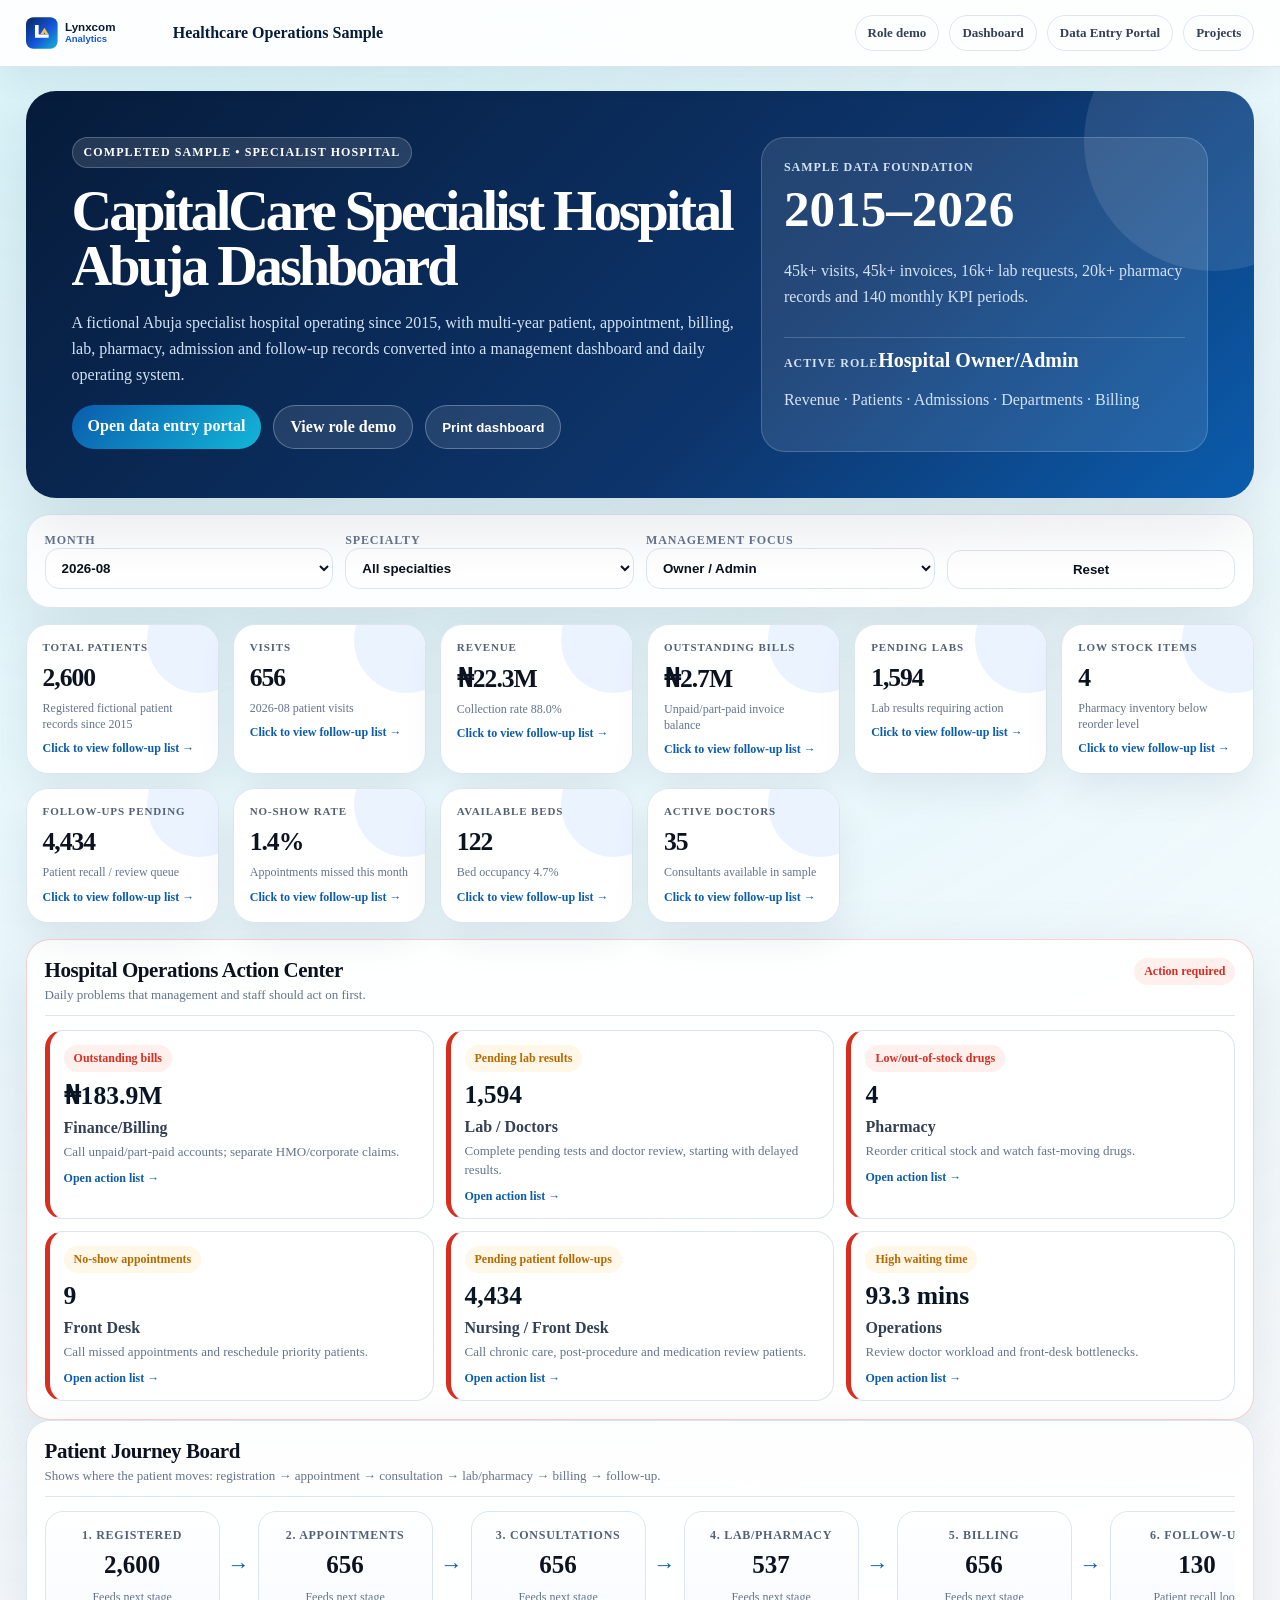
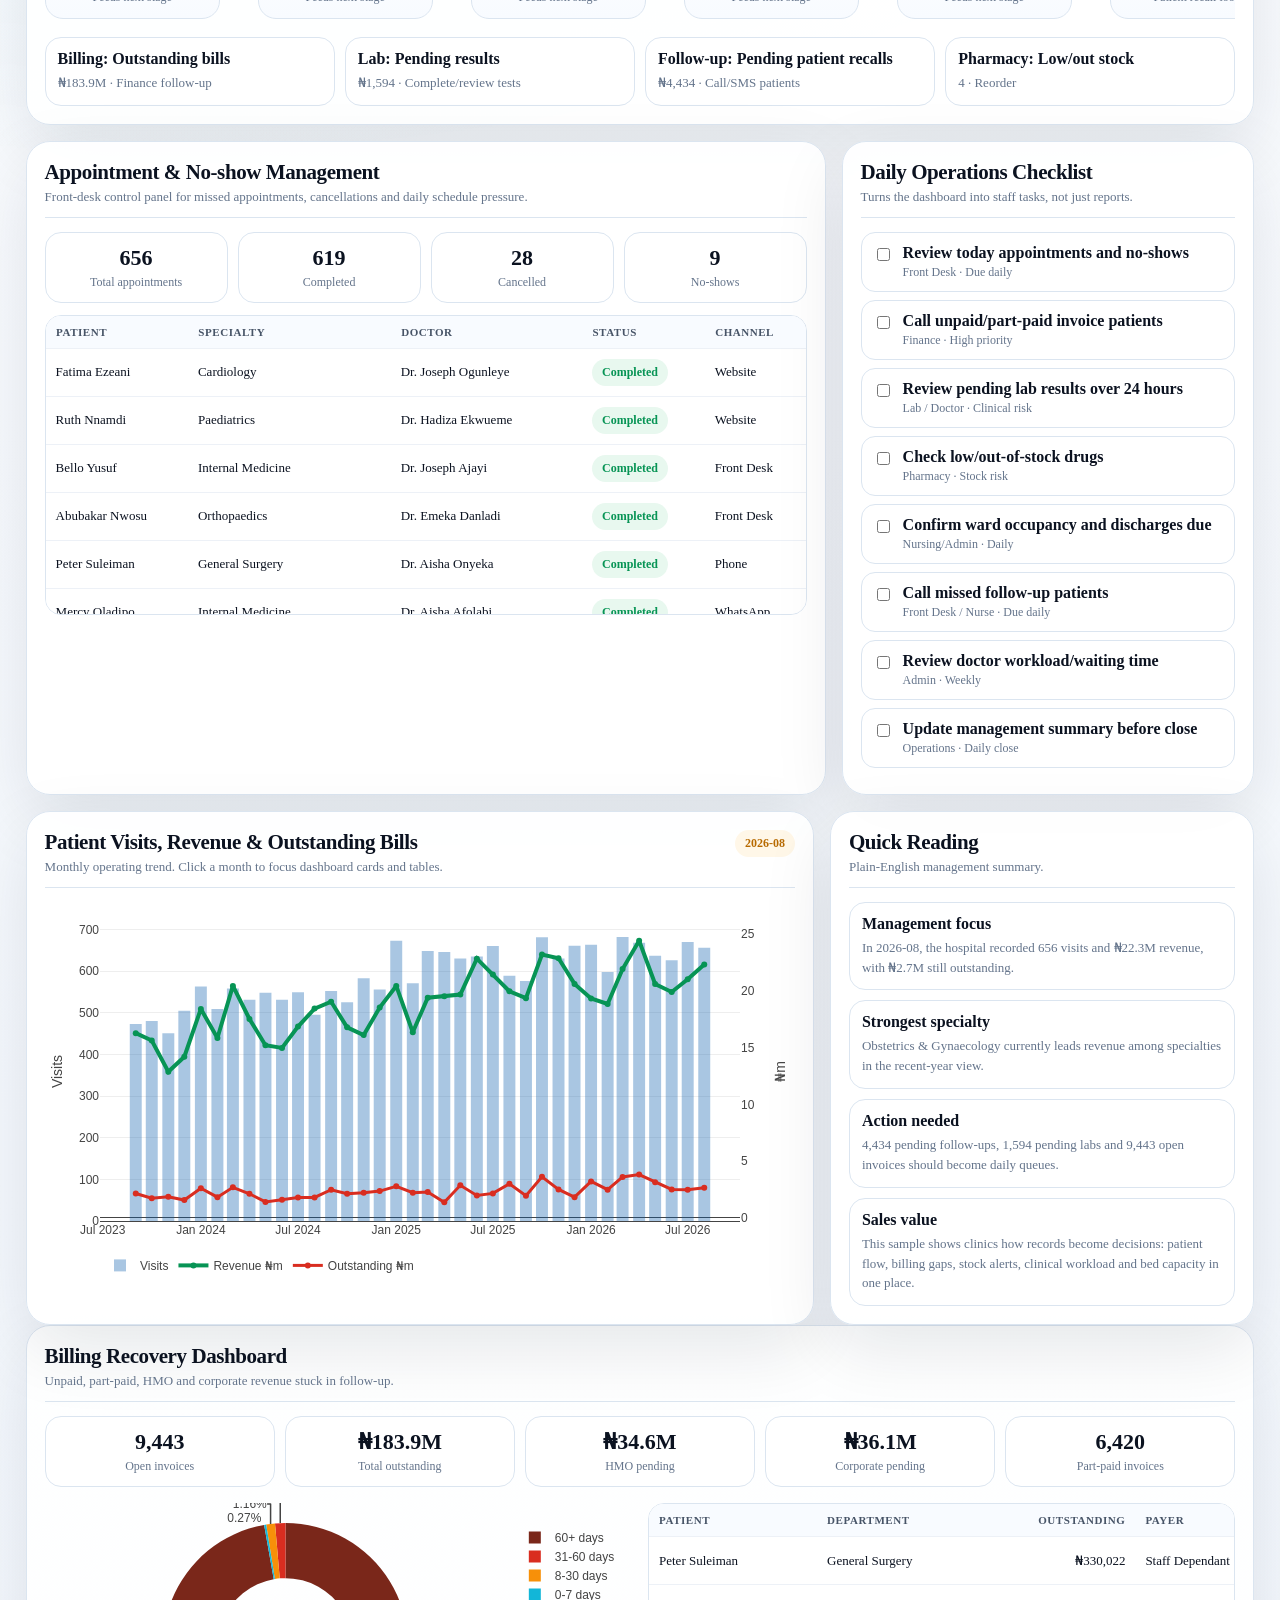
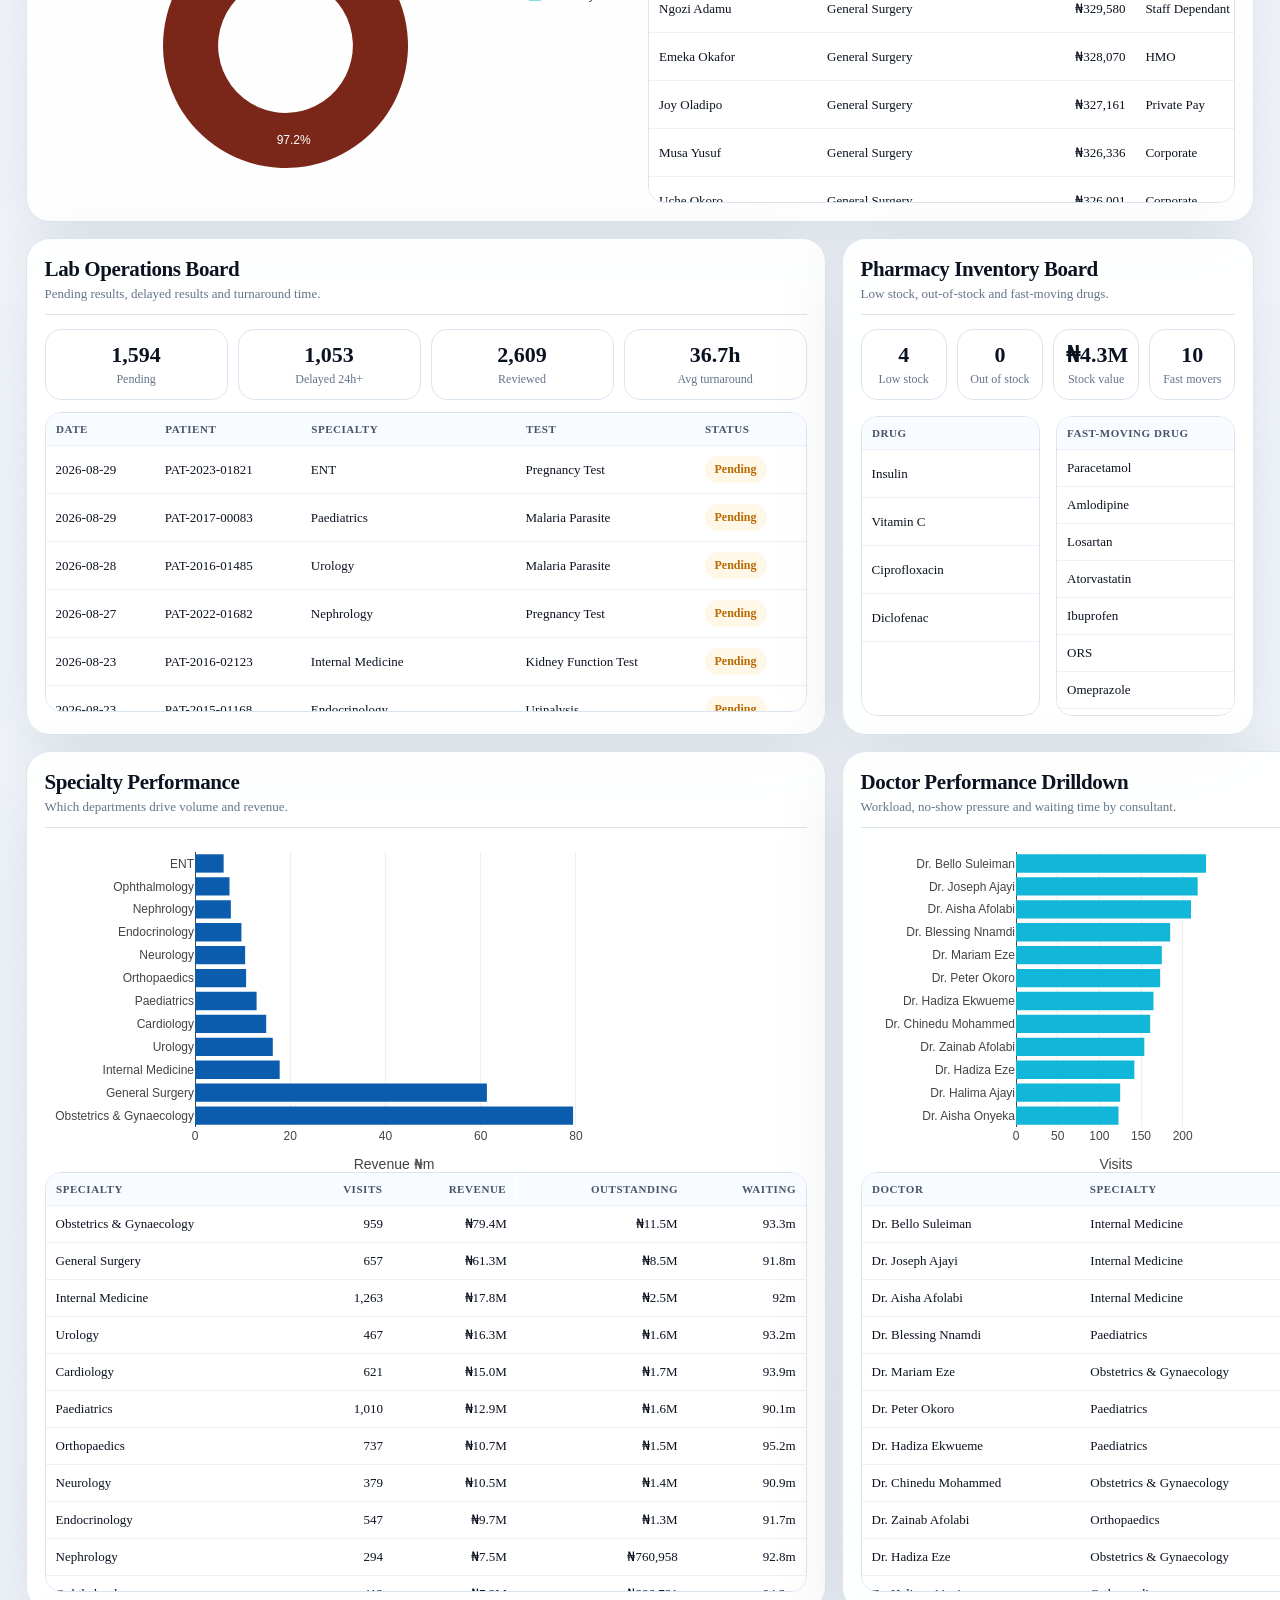
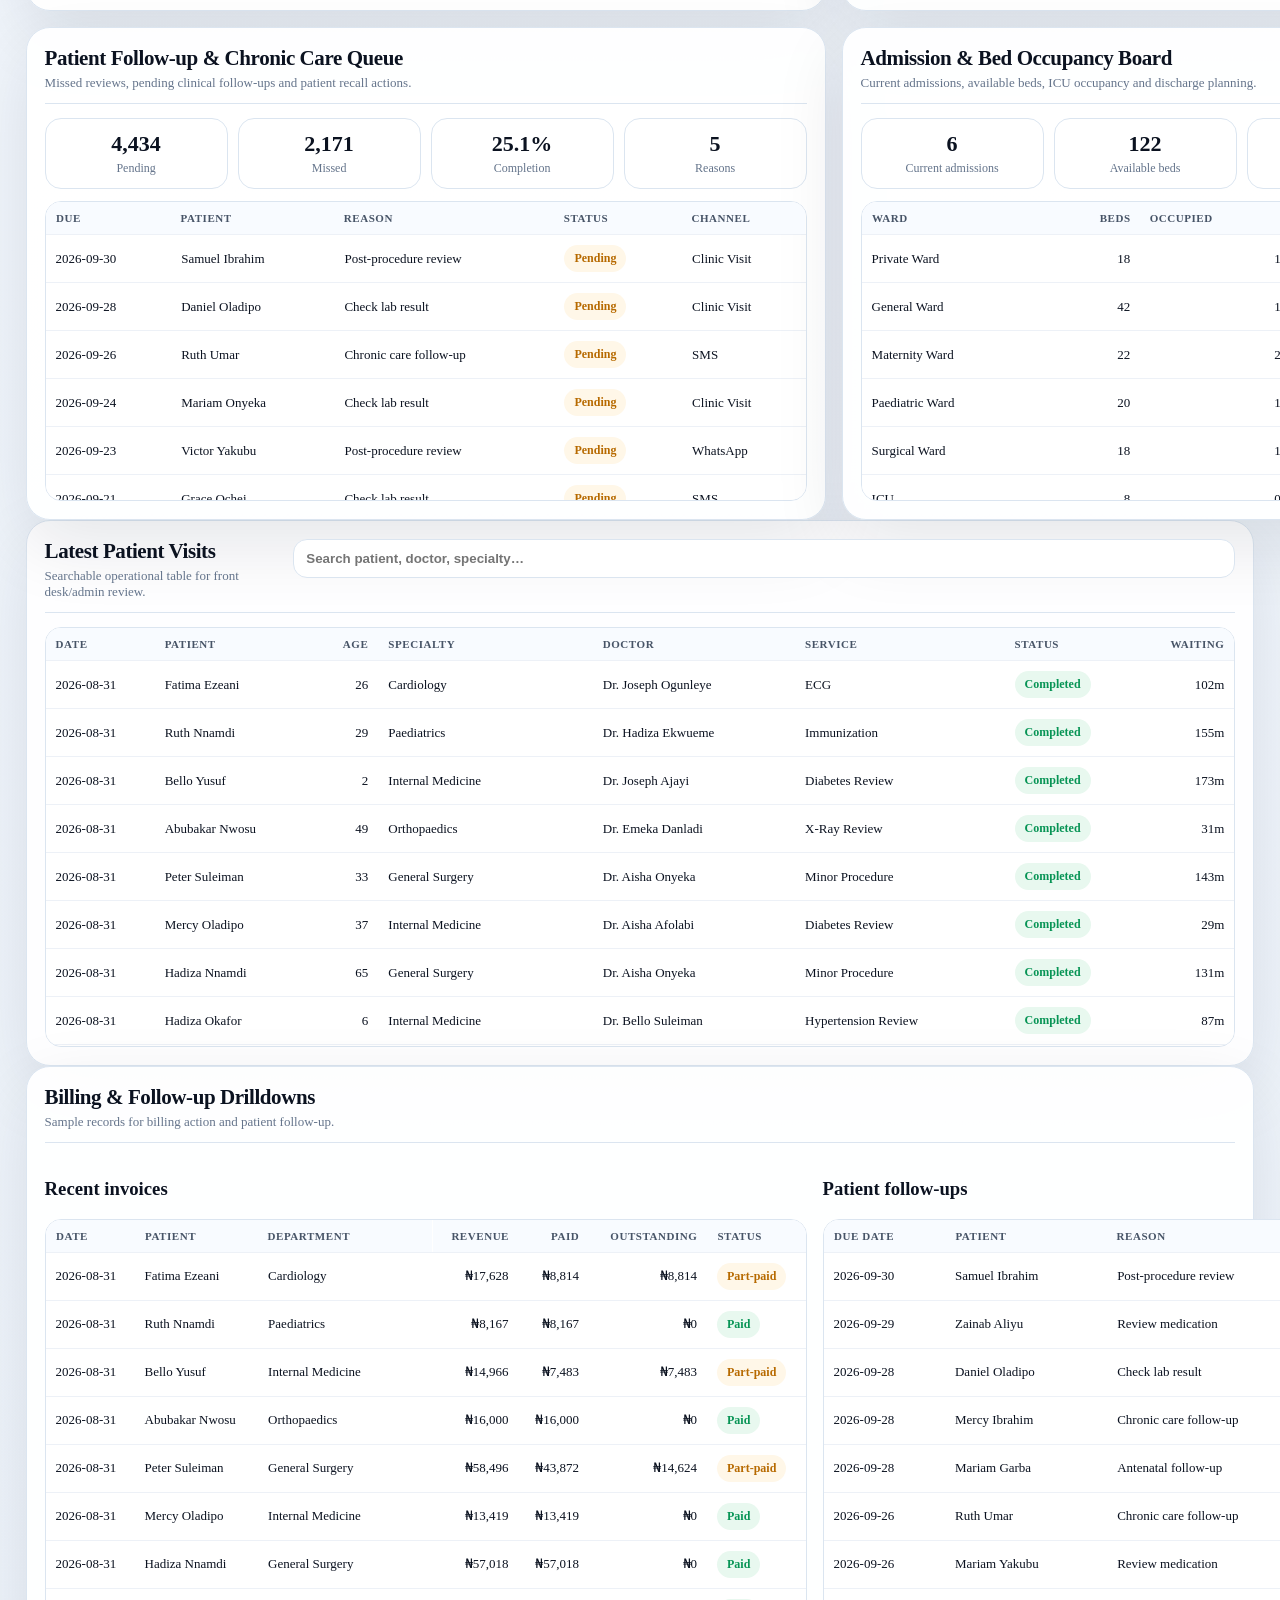
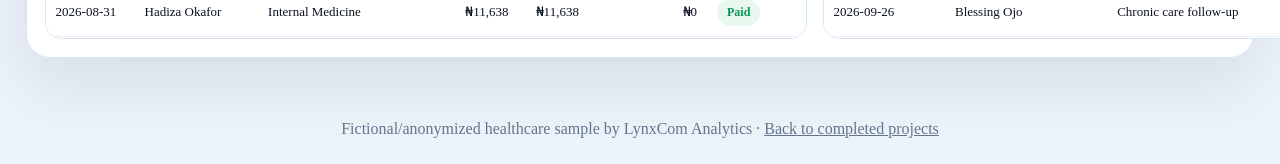
==== sample2/index.html @ a50f50d8 "feat: link hospital dashboard cards to follow-up listings" ====
<!doctype html>
<html lang="en">
<head>
<meta charset="utf-8"><meta name="viewport" content="width=device-width,initial-scale=1">
<title>CapitalCare Specialist Hospital Abuja | LynxCom Sample Dashboard</title>
<meta name="description" content="Fictional specialist hospital dashboard sample for patient flow, revenue, billing, lab, pharmacy, admissions, roles and follow-up operations.">
<link rel="preconnect" href="https://cdn.plot.ly">
<script src="https://cdn.plot.ly/plotly-2.35.2.min.js"></script>
<link rel="stylesheet" href="assets/styles.css?v=hospital-drilldowns-v3">
</head>
<body>
<header class="topbar"><a class="brand" href="../"><img src="../assets/lynxcom-logo.svg" alt="LynxCom Analytics"><span>Healthcare Operations Sample</span></a><nav><a href="login.html">Role demo</a><a href="index.html">Dashboard</a><a href="portal.php">Data Entry Portal</a><a href="../project-samples.php">Projects</a></nav></header>
<main class="shell">
<section class="hero"><div><span class="eyebrow">Completed Sample • Specialist Hospital</span><h1>CapitalCare Specialist Hospital Abuja Dashboard</h1><p>A fictional Abuja specialist hospital operating since 2015, with multi-year patient, appointment, billing, lab, pharmacy, admission and follow-up records converted into a management dashboard and daily operating system.</p><div class="heroActions"><a class="btn primary" href="portal.php">Open data entry portal</a><a class="btn ghost" href="login.html">View role demo</a><button class="btn ghost" onclick="window.print()">Print dashboard</button></div></div><aside class="heroCard"><b>Sample data foundation</b><strong>2015–2026</strong><p>45k+ visits, 45k+ invoices, 16k+ lab requests, 20k+ pharmacy records and 140 monthly KPI periods.</p><div id="roleBanner" class="roleBanner"></div></aside></section>
<section class="filters panel"><div><label>Month</label><select id="monthFilter"></select></div><div><label>Specialty</label><select id="specialtyFilter"><option value="All">All specialties</option></select></div><div><label>Management focus</label><select id="focusFilter"><option>Owner / Admin</option><option>Finance / Billing</option><option>Clinical Operations</option><option>Pharmacy / Lab</option></select></div><button id="resetFilters">Reset</button></section>
<section class="kpiGrid" id="kpiGrid"></section>
<section class="panel actionCenter"><div class="panelHead"><div><h2>Hospital Operations Action Center</h2><p>Daily problems that management and staff should act on first.</p></div><span class="badge bad">Action required</span></div><div id="actionCenter"></div></section>
<section class="panel"><div class="panelHead"><div><h2>Patient Journey Board</h2><p>Shows where the patient moves: registration → appointment → consultation → lab/pharmacy → billing → follow-up.</p></div></div><div id="journeyBoard"></div></section>
<section class="layout twoGrid"><section class="panel"><div class="panelHead"><div><h2>Appointment & No-show Management</h2><p>Front-desk control panel for missed appointments, cancellations and daily schedule pressure.</p></div></div><div id="appointmentBoard"></div></section><section class="panel"><div class="panelHead"><div><h2>Daily Operations Checklist</h2><p>Turns the dashboard into staff tasks, not just reports.</p></div></div><div id="dailyChecklist"></div></section></section>
<section class="layout mainGrid"><section class="panel"><div class="panelHead"><div><h2>Patient Visits, Revenue & Outstanding Bills</h2><p>Monthly operating trend. Click a month to focus dashboard cards and tables.</p></div><span id="periodBadge" class="badge warn">Loading</span></div><div id="monthlyTrend" class="chart"></div></section><aside class="panel insightPanel"><div class="panelHead"><div><h2>Quick Reading</h2><p>Plain-English management summary.</p></div></div><div id="quickReading"></div></aside></section>
<section class="panel"><div class="panelHead"><div><h2>Billing Recovery Dashboard</h2><p>Unpaid, part-paid, HMO and corporate revenue stuck in follow-up.</p></div></div><div id="billingRecovery"></div></section>
<section class="layout twoGrid"><section class="panel"><div class="panelHead"><div><h2>Lab Operations Board</h2><p>Pending results, delayed results and turnaround time.</p></div></div><div id="labBoard"></div></section><section class="panel"><div class="panelHead"><div><h2>Pharmacy Inventory Board</h2><p>Low stock, out-of-stock and fast-moving drugs.</p></div></div><div id="pharmacyBoard"></div></section></section>
<section class="layout twoGrid"><section class="panel"><div class="panelHead"><div><h2>Specialty Performance</h2><p>Which departments drive volume and revenue.</p></div></div><div id="specialtyChart" class="chart small"></div><div class="tableWrap" id="specialtyTable"></div></section><section class="panel"><div class="panelHead"><div><h2>Doctor Performance Drilldown</h2><p>Workload, no-show pressure and waiting time by consultant.</p></div></div><div id="doctorChart" class="chart small"></div><div class="tableWrap" id="doctorTable"></div></section></section>
<section class="layout twoGrid"><section class="panel"><div class="panelHead"><div><h2>Patient Follow-up & Chronic Care Queue</h2><p>Missed reviews, pending clinical follow-ups and patient recall actions.</p></div></div><div id="followupQueue"></div></section><section class="panel"><div class="panelHead"><div><h2>Admission & Bed Occupancy Board</h2><p>Current admissions, available beds, ICU occupancy and discharge planning.</p></div></div><div id="bedBoard"></div></section></section>
<section class="panel"><div class="panelHead"><div><h2>Latest Patient Visits</h2><p>Searchable operational table for front desk/admin review.</p></div><input id="tableSearch" placeholder="Search patient, doctor, specialty…"></div><div class="tableWrap" id="visitTable"></div></section>
<section class="panel"><div class="panelHead"><div><h2>Billing & Follow-up Drilldowns</h2><p>Sample records for billing action and patient follow-up.</p></div></div><div class="layout twoGrid"><div><h3>Recent invoices</h3><div class="tableWrap" id="invoiceTable"></div></div><div><h3>Patient follow-ups</h3><div class="tableWrap" id="followupTable"></div></div></div></section>
</main><div class="listingModal" id="listingModal" aria-hidden="true"><div class="listingBackdrop" onclick="closeListing()"></div><section class="listingDialog" role="dialog" aria-modal="true" aria-labelledby="listingTitle"><button class="modalClose" onclick="closeListing()" aria-label="Close">×</button><span class="eyebrow">Follow-up contact listing</span><h2 id="listingTitle">Contact list</h2><p id="listingLead">Records that need action.</p><div class="tableWrap modalTableWrap" id="listingBody"></div></section></div><footer class="footer">Fictional/anonymized healthcare sample by LynxCom Analytics · <a href="../project-samples.php">Back to completed projects</a></footer>
<script src="assets/app.js?v=hospital-drilldowns-v3"></script>
</body></html>
---- sample2/assets/styles.css ----
:root{--blue:#0b5cad;--blue2:#eaf3ff;--navy:#061b3a;--cyan:#12b6d8;--green:#079455;--green2:#e8f8ef;--red:#d92d20;--red2:#fff0ee;--amber:#b76a00;--amber2:#fff7e8;--ink:#0b1220;--muted:#64748b;--line:#dbe5f0;--bg:#f6f9fd;--surface:#fff;--shadow:0 24px 70px rgba(7,21,37,.10);--radius:24px}*{box-sizing:border-box}body{margin:0;background:radial-gradient(circle at 12% -8%,rgba(18,182,216,.22),transparent 32%),linear-gradient(180deg,#fff 0,#f4f8fd 42%,#edf3fa 100%);color:var(--ink);font-family:Inter,Source Sans 3,Segoe UI,Arial,sans-serif}a{color:inherit}.topbar{position:sticky;top:0;z-index:20;display:flex;justify-content:space-between;align-items:center;gap:16px;padding:14px clamp(14px,2vw,28px);background:rgba(255,255,255,.92);border-bottom:1px solid var(--line);backdrop-filter:blur(14px);box-shadow:0 10px 32px rgba(7,21,37,.06)}.brand{display:flex;align-items:center;gap:10px;text-decoration:none;font-weight:900;color:var(--navy)}.brand img{height:38px;width:auto}.topbar nav{display:flex;gap:10px;flex-wrap:wrap}.topbar nav a{text-decoration:none;border:1px solid var(--line);padding:9px 12px;border-radius:999px;color:#344054;font-weight:800;font-size:13px}.shell{width:100%;max-width:1500px;margin:0 auto;padding:24px clamp(12px,2vw,28px) 36px}.hero{display:grid;grid-template-columns:minmax(0,1.2fr) minmax(320px,.8fr);gap:18px;align-items:stretch;background:linear-gradient(135deg,var(--navy),#0d356c 62%,var(--blue));color:#fff;border-radius:30px;padding:clamp(22px,4vw,46px);box-shadow:var(--shadow);overflow:hidden;position:relative}.hero:after{content:"";position:absolute;right:-90px;top:-80px;width:260px;height:260px;border-radius:50%;background:rgba(255,255,255,.10)}.eyebrow{display:inline-flex;gap:8px;background:rgba(255,255,255,.12);border:1px solid rgba(255,255,255,.22);padding:7px 11px;border-radius:999px;text-transform:uppercase;font-size:12px;letter-spacing:.09em;font-weight:900}.hero h1{font-size:clamp(32px,4.4vw,64px);line-height:.98;letter-spacing:-.055em;margin:16px 0 10px}.hero p{color:#d4e2f5;max-width:760px;line-height:1.6}.heroCard{position:relative;background:rgba(255,255,255,.10);border:1px solid rgba(255,255,255,.18);border-radius:24px;padding:22px;display:flex;flex-direction:column;justify-content:center}.heroCard b{color:#d4e2f5;text-transform:uppercase;letter-spacing:.08em;font-size:12px}.heroCard strong{font-size:clamp(34px,4vw,62px);line-height:1;margin:8px 0}.heroActions{display:flex;gap:12px;flex-wrap:wrap;margin-top:18px}.btn,button.btn{border:1px solid var(--line);border-radius:999px;padding:12px 16px;font-weight:900;text-decoration:none;cursor:pointer;background:#fff}.btn.primary{background:linear-gradient(135deg,var(--blue),var(--cyan));border:0;color:#fff}.btn.ghost{background:rgba(255,255,255,.1);border-color:rgba(255,255,255,.28);color:#fff}.panel{background:rgba(255,255,255,.94);border:1px solid var(--line);border-radius:var(--radius);box-shadow:var(--shadow);padding:18px}.filters{display:grid;grid-template-columns:repeat(4,minmax(0,1fr));gap:12px;margin-top:16px;align-items:end}.filters label{display:block;font-size:12px;color:var(--muted);text-transform:uppercase;letter-spacing:.07em;font-weight:900}.filters select,.filters button,.panelHead input,.portalForm input,.portalForm select,.portalForm textarea{width:100%;border:1px solid var(--line);border-radius:14px;padding:11px 12px;background:#fff;color:var(--ink);font-weight:750}.kpiGrid{display:grid;grid-template-columns:repeat(6,minmax(0,1fr));gap:14px;margin-top:16px}.kpiCard{position:relative;background:#fff;border:1px solid var(--line);border-radius:22px;padding:16px;box-shadow:0 16px 42px rgba(7,21,37,.07);min-height:135px;overflow:hidden}.kpiCard:before{content:"";position:absolute;right:-35px;top:-38px;width:106px;height:106px;border-radius:50%;background:var(--blue2)}.kpiCard b{position:relative;display:block;color:#526173;text-transform:uppercase;letter-spacing:.08em;font-size:11px}.kpiCard strong{position:relative;display:block;margin-top:10px;font-size:clamp(22px,2vw,33px);letter-spacing:-.04em}.kpiCard span{position:relative;display:block;color:var(--muted);font-size:12px;margin-top:7px;line-height:1.35}.layout{display:grid;gap:16px}.mainGrid{grid-template-columns:minmax(0,1.3fr) minmax(360px,.7fr);margin-top:16px}.twoGrid{grid-template-columns:1fr 1fr;margin-top:16px}.panelHead{display:flex;align-items:flex-start;justify-content:space-between;gap:14px;padding-bottom:12px;margin-bottom:14px;border-bottom:1px solid var(--line)}.panelHead h2{margin:0;font-size:21px;letter-spacing:-.02em}.panelHead p{margin:4px 0 0;color:var(--muted);font-size:13px}.chart{height:390px}.chart.small{height:330px}.badge,.status{display:inline-flex;border-radius:999px;padding:6px 10px;font-size:12px;font-weight:900}.good{background:var(--green2);color:var(--green)}.bad{background:var(--red2);color:var(--red)}.warn{background:var(--amber2);color:var(--amber)}#quickReading{display:grid;gap:10px}.readingItem,.riskItem,.trustList>div{border:1px solid var(--line);border-radius:16px;padding:12px;background:#fff}.readingItem b,.trustList b{display:block;margin-bottom:5px}.readingItem span,.trustList span{color:var(--muted);line-height:1.45;font-size:13px}.riskGrid{display:grid;grid-template-columns:repeat(2,minmax(0,1fr));gap:10px}.riskItem strong{display:block;font-size:28px}.riskItem span{color:var(--muted);font-size:13px}.trustList{display:grid;gap:10px}.tableWrap{max-height:420px;overflow:auto;border:1px solid var(--line);border-radius:16px}table{width:100%;border-collapse:collapse;min-width:760px;background:#fff}th,td{padding:10px;border-bottom:1px solid #edf1f7;text-align:left;font-size:13px}th{position:sticky;top:0;background:#f8fbff;color:#475467;text-transform:uppercase;letter-spacing:.05em;font-size:11px;z-index:1}.num{text-align:right;font-variant-numeric:tabular-nums}.footer{text-align:center;color:var(--muted);padding:26px}.portalHero{margin-bottom:16px}.tabButtons{display:flex;gap:8px;flex-wrap:wrap;margin-bottom:16px}.tabBtn{border:1px solid var(--line);background:#fff;border-radius:999px;padding:10px 12px;font-weight:900;cursor:pointer}.tabBtn.active{background:var(--blue);color:#fff;border-color:var(--blue)}.portalForm{display:none}.portalForm.active{display:block}.portalForm h2{margin-top:0}.formGrid{display:grid;grid-template-columns:repeat(3,minmax(0,1fr));gap:12px}.formGrid label{font-weight:900;color:#344054;font-size:13px}.formGrid input,.formGrid select,.formGrid textarea{margin-top:6px}.formGrid textarea{min-height:100px;resize:vertical}.formGrid .wide{grid-column:1/-1}@media(max-width:1150px){.hero,.mainGrid,.twoGrid{grid-template-columns:1fr}.kpiGrid{grid-template-columns:repeat(3,minmax(0,1fr))}.filters{grid-template-columns:repeat(2,minmax(0,1fr))}}@media(max-width:700px){.topbar{position:relative;align-items:flex-start;flex-direction:column}.topbar nav a{font-size:12px}.shell{padding:14px}.hero{padding:22px;border-radius:22px}.kpiGrid,.filters,.formGrid{grid-template-columns:1fr}.chart{height:310px}.chart.small{height:300px}.panelHead{flex-direction:column}.riskGrid{grid-template-columns:1fr}}@media print{.topbar,.heroActions,.filters,.footer{display:none}.panel,.hero,.kpiCard{box-shadow:none}.hero{color:#111;background:#fff}.hero p{color:#555}}

/* hospital operations v2 modules */
.actionCenter{margin-top:16px;border-color:rgba(217,45,32,.22)}.actionGrid{display:grid;grid-template-columns:repeat(3,minmax(0,1fr));gap:12px}.actionTile{background:#fff;border:1px solid var(--line);border-left:5px solid var(--red);border-radius:18px;padding:14px}.actionTile strong{display:block;font-size:clamp(22px,2vw,34px);margin:8px 0;color:#071525}.actionTile b{display:block;color:#344054}.actionTile p{margin:6px 0 0;color:var(--muted);font-size:13px;line-height:1.45}.journeyFlow{display:flex;align-items:stretch;gap:8px;overflow:auto;padding-bottom:6px}.journeyStage{min-width:175px;flex:1;background:linear-gradient(180deg,#fff,#f8fbff);border:1px solid var(--line);border-radius:18px;padding:13px;text-align:center}.journeyStage b{font-size:12px;text-transform:uppercase;letter-spacing:.06em;color:#526173}.journeyStage strong{display:block;font-size:25px;margin:8px 0}.journeyStage span{font-size:12px;color:var(--muted)}.journeyArrow{display:grid;place-items:center;color:var(--blue);font-weight:900;font-size:22px}.bottleneckGrid{display:grid;grid-template-columns:repeat(4,minmax(0,1fr));gap:10px;margin-top:12px}.miniStats{display:grid;grid-template-columns:repeat(4,minmax(0,1fr));gap:10px;margin-bottom:12px}.miniStats.five{grid-template-columns:repeat(5,minmax(0,1fr))}.miniStats>div{background:#fff;border:1px solid var(--line);border-radius:16px;padding:12px;text-align:center}.miniStats b{display:block;font-size:22px}.miniStats span{display:block;color:var(--muted);font-size:12px;margin-top:4px}.compact{max-height:300px}.tiny{height:285px!important}.checkItem{display:flex;gap:10px;align-items:flex-start;background:#fff;border:1px solid var(--line);border-radius:14px;padding:11px;margin-bottom:8px}.checkItem input{margin-top:4px}.checkItem b{display:block}.checkItem em{display:block;font-style:normal;color:var(--muted);font-size:12px;margin-top:3px}.roleBanner{margin-top:12px;border-top:1px solid rgba(255,255,255,.18);padding-top:12px}.roleBanner strong{font-size:20px!important;margin:5px 0!important}.loginShell{min-height:100vh;display:grid;place-items:center;padding:22px;background:linear-gradient(135deg,#061b3a,#0d356c 58%,#0b5cad);}.loginCard{width:min(980px,96vw);background:#fff;border-radius:30px;padding:clamp(22px,4vw,42px);box-shadow:0 32px 90px rgba(0,0,0,.28);text-align:center}.loginCard img{height:54px;margin-bottom:12px}.loginCard h1{font-size:clamp(30px,4vw,54px);letter-spacing:-.05em;margin:12px 0 8px}.loginCard p{color:var(--muted);max-width:650px;margin:0 auto 18px;line-height:1.55}.roleGrid{display:grid;grid-template-columns:repeat(5,minmax(0,1fr));gap:12px;text-align:left;margin-top:20px}.roleGrid a{background:#f8fbff;border:1px solid var(--line);border-radius:18px;padding:15px;text-decoration:none;color:var(--ink);transition:.15s}.roleGrid a:hover{transform:translateY(-3px);border-color:var(--blue);box-shadow:0 14px 34px rgba(11,92,173,.13)}.roleGrid b{display:block;color:var(--navy);margin-bottom:7px}.roleGrid span{color:var(--muted);font-size:13px;line-height:1.4}.backBtn{display:inline-flex;margin-top:18px;color:var(--navy)!important;border-color:var(--line)!important;background:#fff!important}@media(max-width:1150px){.actionGrid,.bottleneckGrid{grid-template-columns:repeat(2,minmax(0,1fr))}.miniStats,.miniStats.five{grid-template-columns:repeat(2,minmax(0,1fr))}.roleGrid{grid-template-columns:repeat(2,minmax(0,1fr))}.journeyFlow{display:grid;grid-template-columns:repeat(2,minmax(0,1fr))}.journeyArrow{display:none}}@media(max-width:700px){.actionGrid,.bottleneckGrid,.miniStats,.miniStats.five,.roleGrid,.journeyFlow{grid-template-columns:1fr}.tiny{height:250px!important}}


/* hospital v3 clickable drilldown contact listings */
.clickableCard{cursor:pointer;transition:transform .16s ease,border-color .16s ease,box-shadow .16s ease}.clickableCard:hover{transform:translateY(-3px);border-color:var(--blue)!important;box-shadow:0 20px 46px rgba(11,92,173,.14)!important}.kpiCard em,.actionTile em{position:relative;display:block;margin-top:9px;color:var(--blue);font-style:normal;font-size:12px;font-weight:900}.listingModal{position:fixed;inset:0;z-index:200;display:none}.listingModal.open{display:block}.listingBackdrop{position:absolute;inset:0;background:rgba(6,27,58,.68);backdrop-filter:blur(8px)}.listingDialog{position:relative;margin:clamp(18px,4vh,50px) auto;width:min(1180px,94vw);max-height:88vh;overflow:hidden;background:#fff;border:1px solid rgba(255,255,255,.34);border-radius:28px;box-shadow:0 35px 110px rgba(0,0,0,.38);padding:22px}.listingDialog .eyebrow{background:#eaf3ff;color:var(--blue);border-color:#d8e8ff}.listingDialog h2{margin:12px 50px 4px 0;font-size:clamp(24px,3vw,40px);letter-spacing:-.04em}.listingDialog p{margin:0 0 14px;color:var(--muted)}.modalClose{position:absolute;top:18px;right:18px;width:38px;height:38px;border-radius:50%;border:1px solid var(--line);background:#fff;font-size:26px;line-height:1;cursor:pointer}.modalTableWrap{max-height:58vh}.modal-table{min-width:980px}.emptyState{padding:24px;border:1px dashed var(--line);border-radius:18px;background:#f8fbff;color:var(--muted)}@media(max-width:700px){.listingDialog{padding:16px;border-radius:20px}.modalTableWrap{max-height:62vh}.listingDialog h2{font-size:24px}}
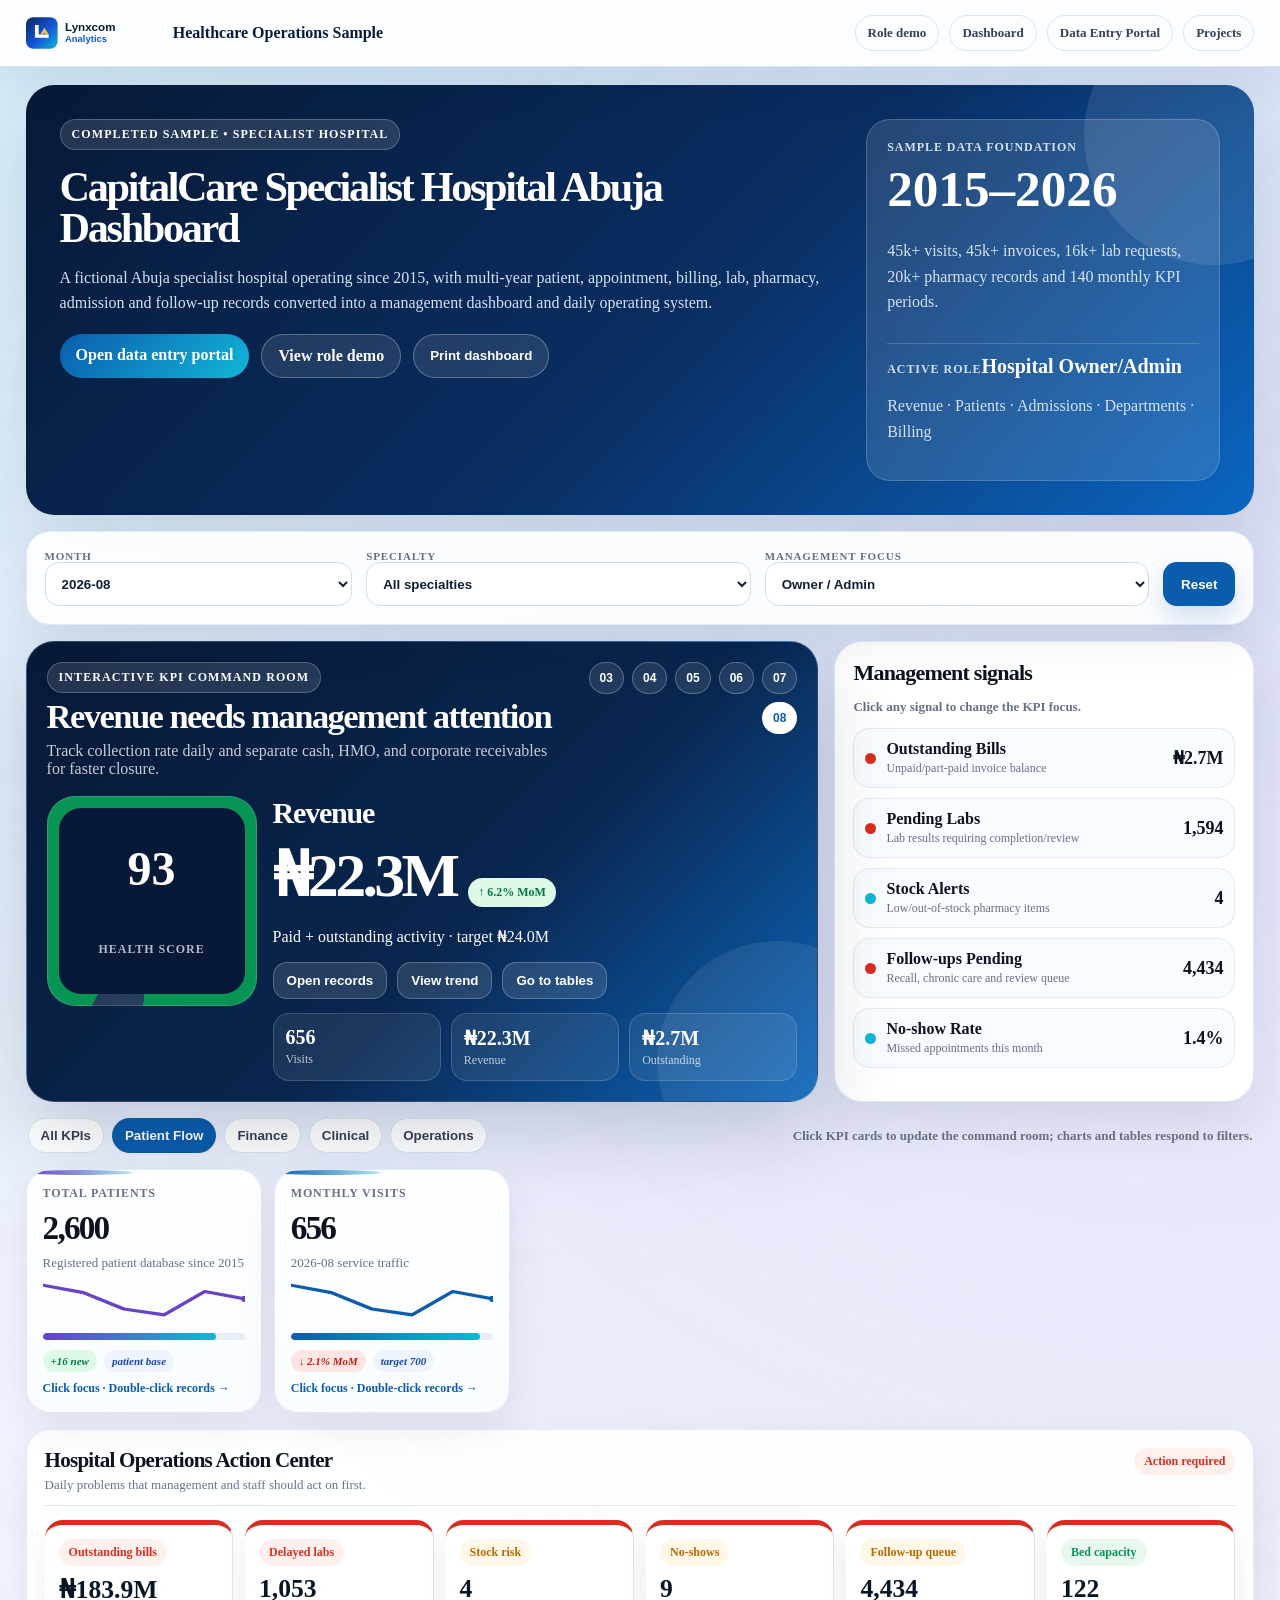
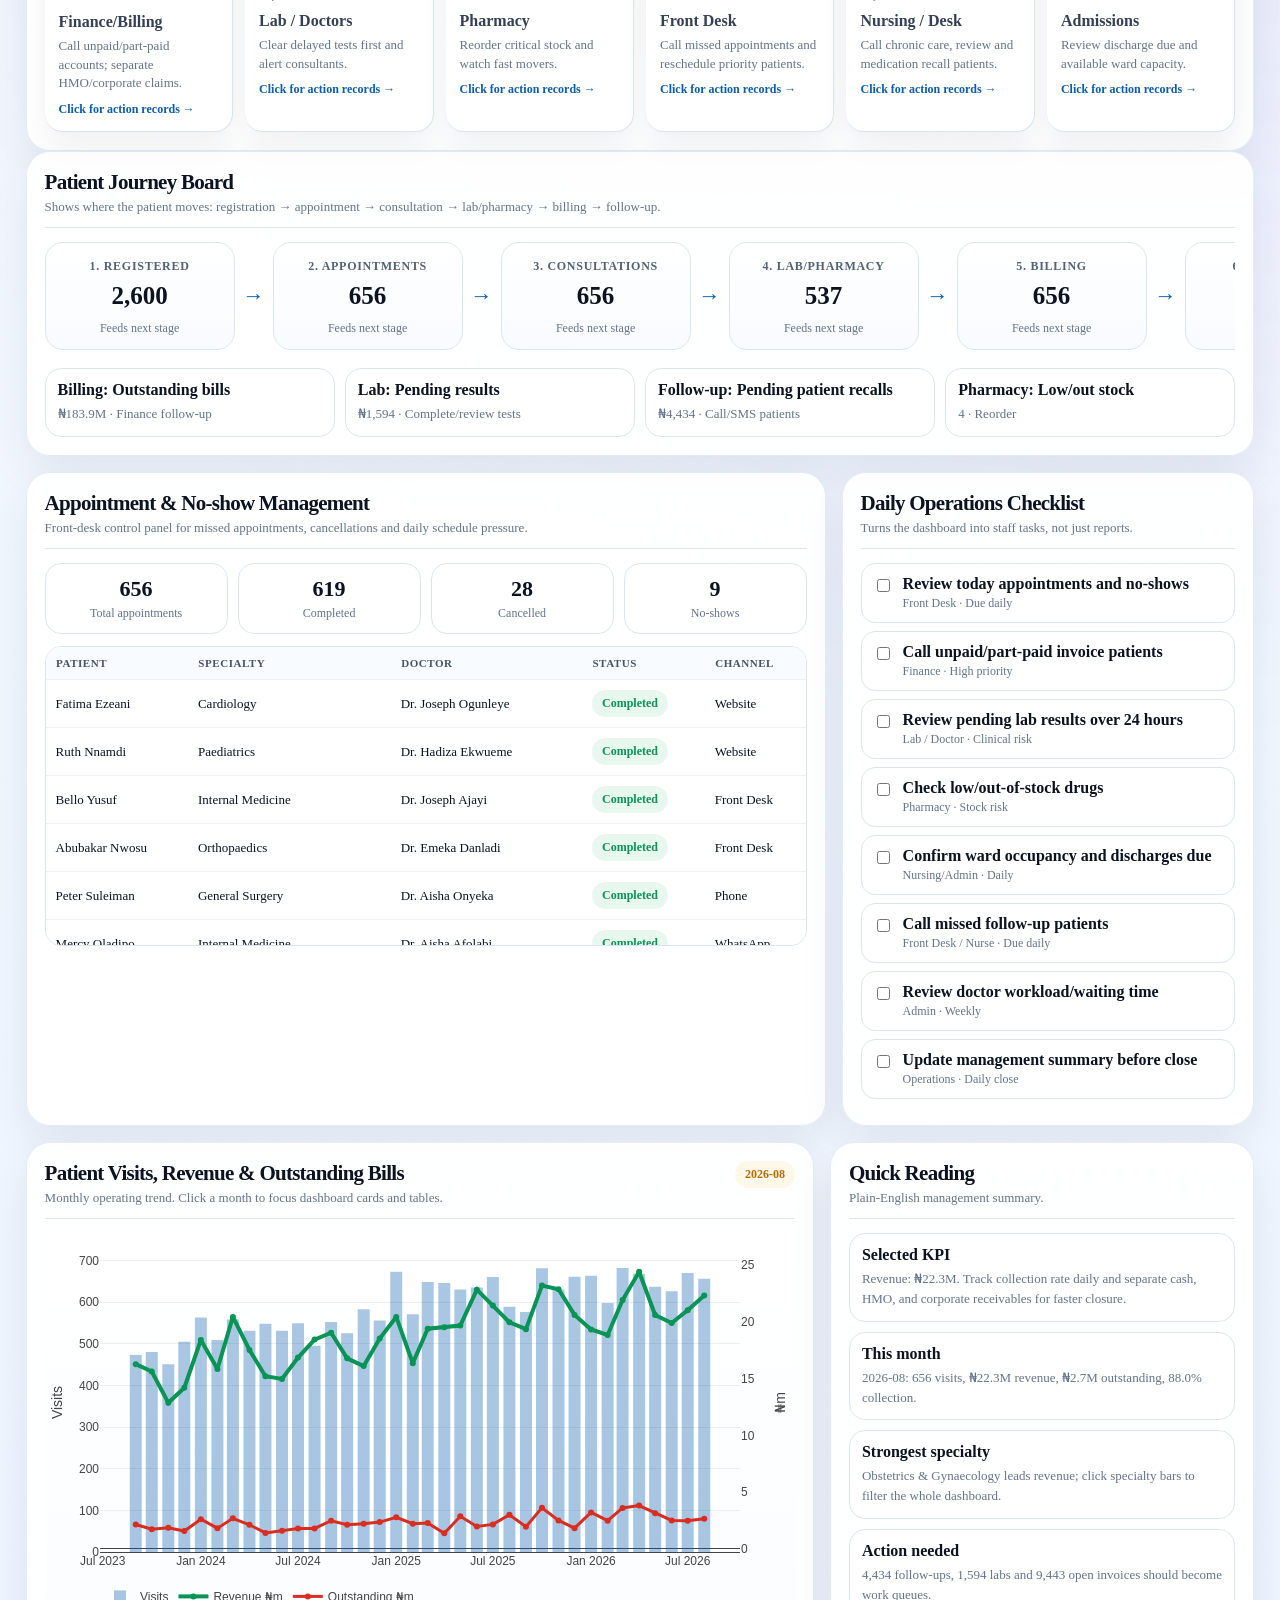
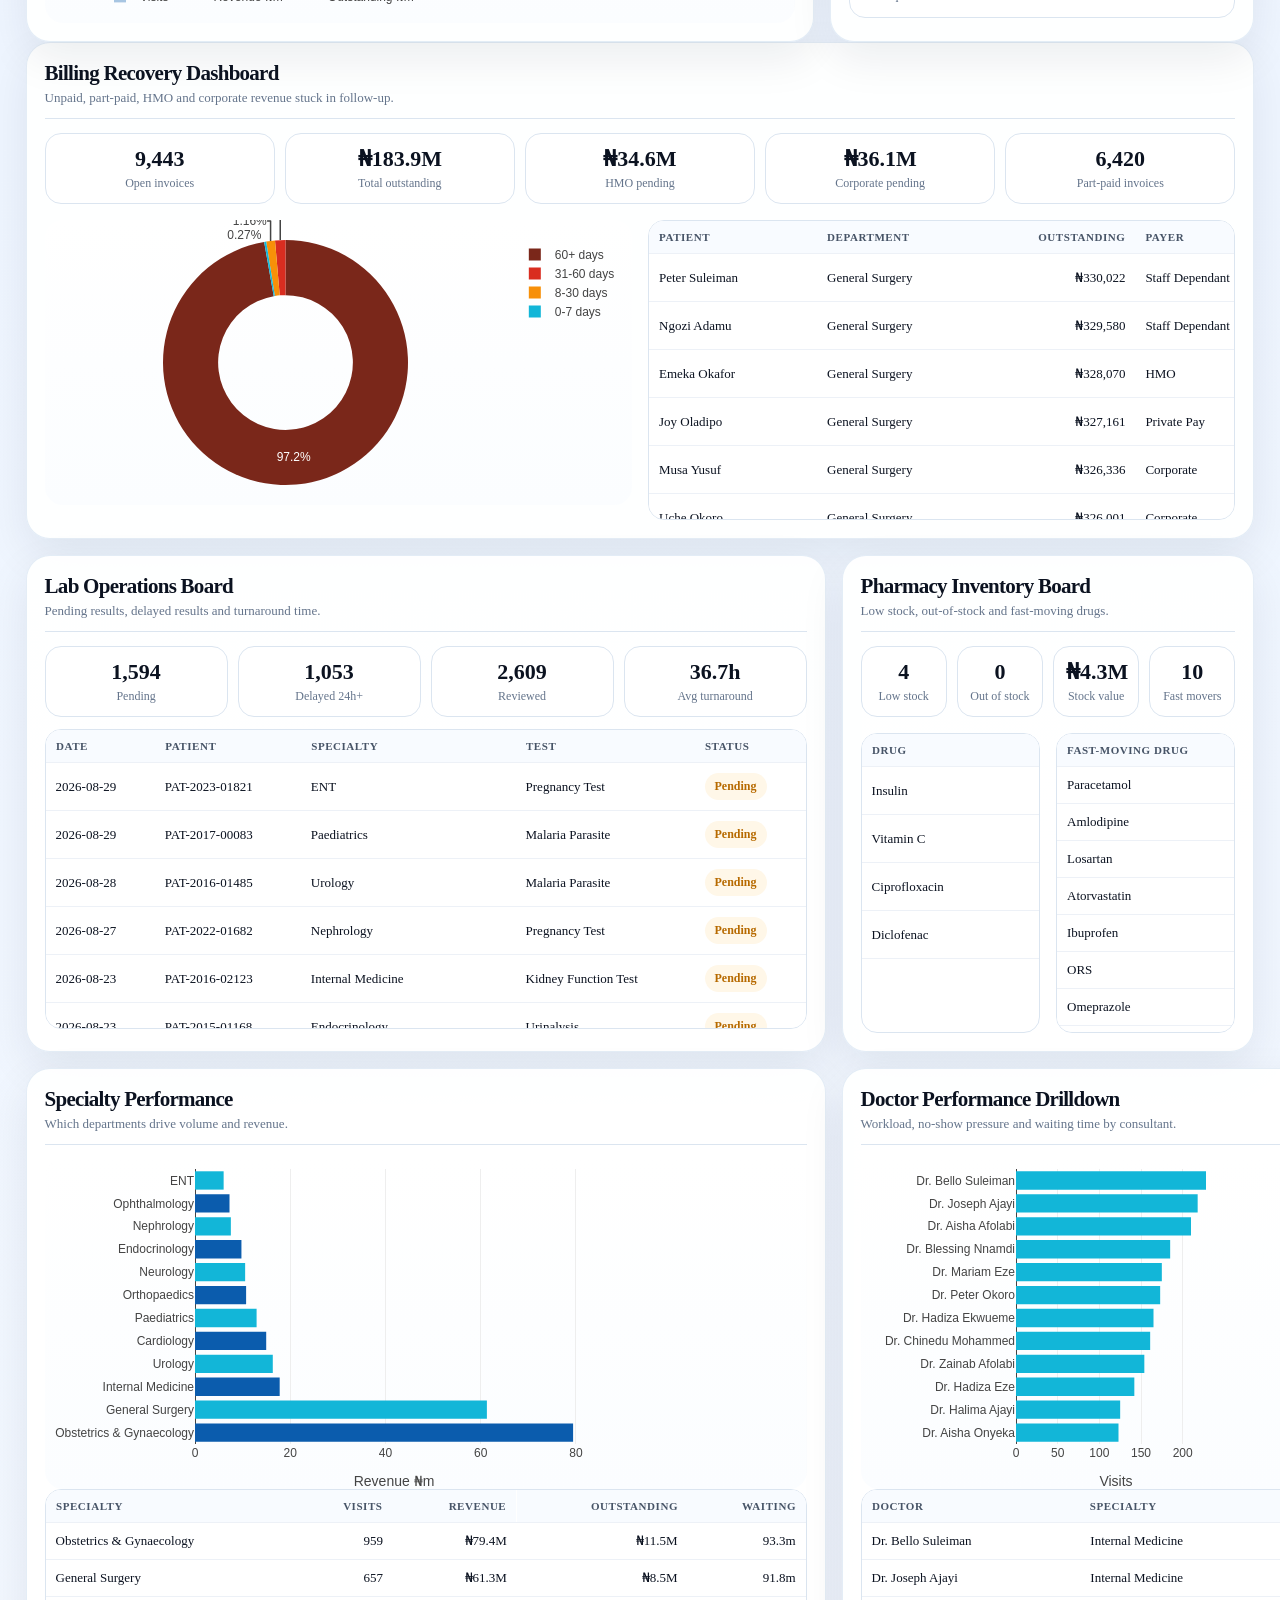
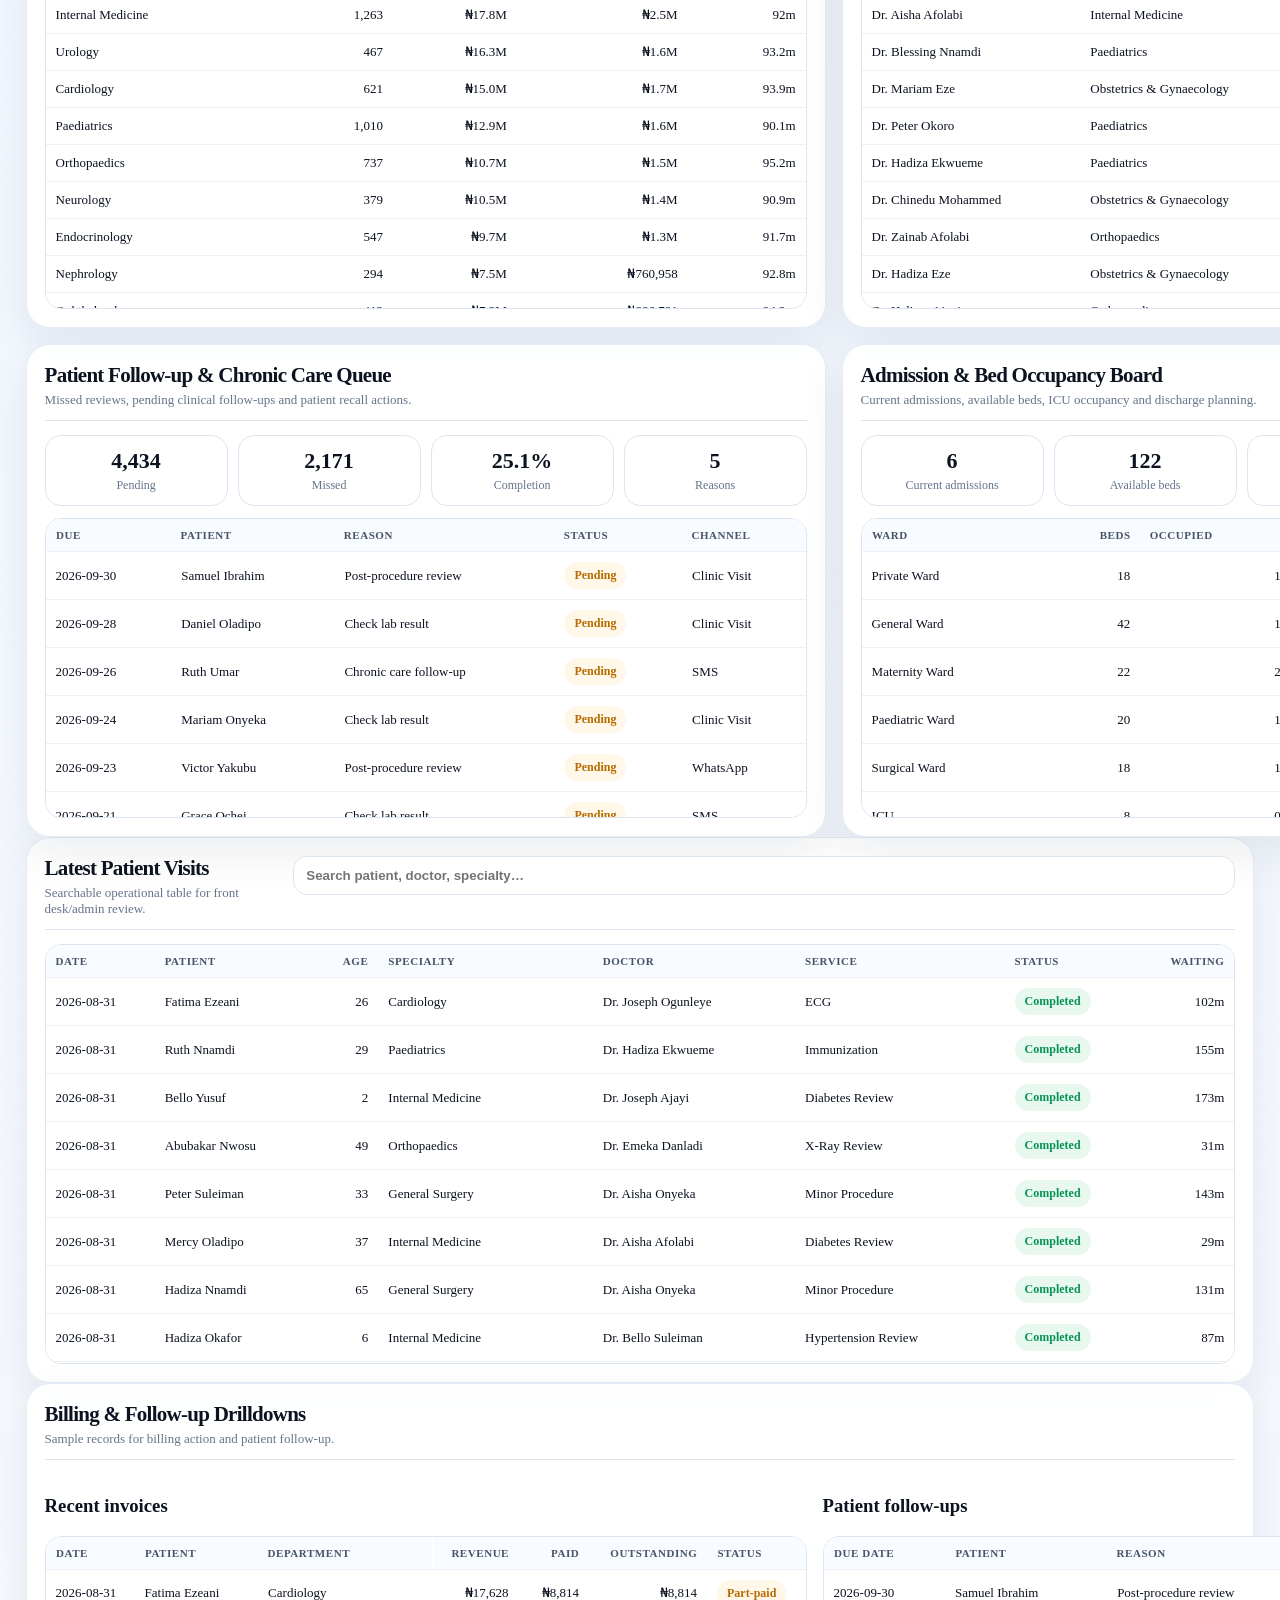
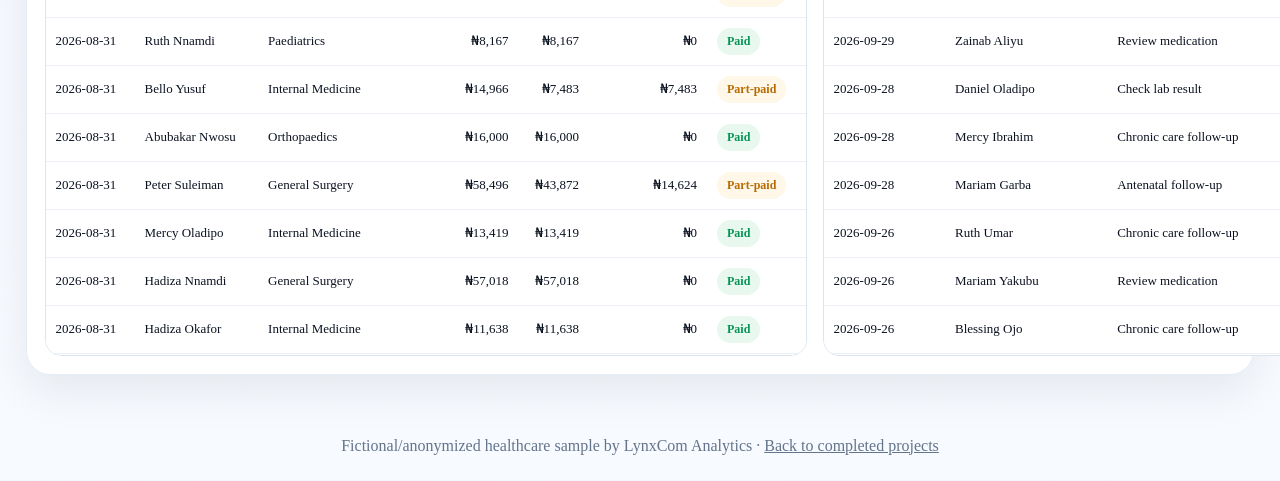
==== commit f83d8483: "feat: upgrade hospital dashboard KPI command room" ====
--- a/sample2/index.html
+++ b/sample2/index.html
@@ -6,7 +6,7 @@
 <meta name="description" content="Fictional specialist hospital dashboard sample for patient flow, revenue, billing, lab, pharmacy, admissions, roles and follow-up operations.">
 <link rel="preconnect" href="https://cdn.plot.ly">
 <script src="https://cdn.plot.ly/plotly-2.35.2.min.js"></script>
-<link rel="stylesheet" href="assets/styles.css?v=hospital-drilldowns-v3">
+<link rel="stylesheet" href="assets/styles.css?v=hospital-command-v4">
 </head>
 <body>
 <header class="topbar"><a class="brand" href="../"><img src="../assets/lynxcom-logo.svg" alt="LynxCom Analytics"><span>Healthcare Operations Sample</span></a><nav><a href="login.html">Role demo</a><a href="index.html">Dashboard</a><a href="portal.php">Data Entry Portal</a><a href="../project-samples.php">Projects</a></nav></header>
@@ -25,5 +25,5 @@
 <section class="panel"><div class="panelHead"><div><h2>Latest Patient Visits</h2><p>Searchable operational table for front desk/admin review.</p></div><input id="tableSearch" placeholder="Search patient, doctor, specialty…"></div><div class="tableWrap" id="visitTable"></div></section>
 <section class="panel"><div class="panelHead"><div><h2>Billing & Follow-up Drilldowns</h2><p>Sample records for billing action and patient follow-up.</p></div></div><div class="layout twoGrid"><div><h3>Recent invoices</h3><div class="tableWrap" id="invoiceTable"></div></div><div><h3>Patient follow-ups</h3><div class="tableWrap" id="followupTable"></div></div></div></section>
 </main><div class="listingModal" id="listingModal" aria-hidden="true"><div class="listingBackdrop" onclick="closeListing()"></div><section class="listingDialog" role="dialog" aria-modal="true" aria-labelledby="listingTitle"><button class="modalClose" onclick="closeListing()" aria-label="Close">×</button><span class="eyebrow">Follow-up contact listing</span><h2 id="listingTitle">Contact list</h2><p id="listingLead">Records that need action.</p><div class="tableWrap modalTableWrap" id="listingBody"></div></section></div><footer class="footer">Fictional/anonymized healthcare sample by LynxCom Analytics · <a href="../project-samples.php">Back to completed projects</a></footer>
-<script src="assets/app.js?v=hospital-drilldowns-v3"></script>
+<script src="assets/app.js?v=hospital-command-v4"></script>
 </body></html>
--- a/sample2/assets/styles.css
+++ b/sample2/assets/styles.css
@@ -6,3 +6,14 @@
 
 /* hospital v3 clickable drilldown contact listings */
 .clickableCard{cursor:pointer;transition:transform .16s ease,border-color .16s ease,box-shadow .16s ease}.clickableCard:hover{transform:translateY(-3px);border-color:var(--blue)!important;box-shadow:0 20px 46px rgba(11,92,173,.14)!important}.kpiCard em,.actionTile em{position:relative;display:block;margin-top:9px;color:var(--blue);font-style:normal;font-size:12px;font-weight:900}.listingModal{position:fixed;inset:0;z-index:200;display:none}.listingModal.open{display:block}.listingBackdrop{position:absolute;inset:0;background:rgba(6,27,58,.68);backdrop-filter:blur(8px)}.listingDialog{position:relative;margin:clamp(18px,4vh,50px) auto;width:min(1180px,94vw);max-height:88vh;overflow:hidden;background:#fff;border:1px solid rgba(255,255,255,.34);border-radius:28px;box-shadow:0 35px 110px rgba(0,0,0,.38);padding:22px}.listingDialog .eyebrow{background:#eaf3ff;color:var(--blue);border-color:#d8e8ff}.listingDialog h2{margin:12px 50px 4px 0;font-size:clamp(24px,3vw,40px);letter-spacing:-.04em}.listingDialog p{margin:0 0 14px;color:var(--muted)}.modalClose{position:absolute;top:18px;right:18px;width:38px;height:38px;border-radius:50%;border:1px solid var(--line);background:#fff;font-size:26px;line-height:1;cursor:pointer}.modalTableWrap{max-height:58vh}.modal-table{min-width:980px}.emptyState{padding:24px;border:1px dashed var(--line);border-radius:18px;background:#f8fbff;color:var(--muted)}@media(max-width:700px){.listingDialog{padding:16px;border-radius:20px}.modalTableWrap{max-height:62vh}.listingDialog h2{font-size:24px}}
+
+
+/* hospital command dashboard v4: premium interactive KPI system */
+:root{--purple:#6941c6;--purple2:#f4f0ff;--orange:#f97316;--dark2:#09264f;--glass:rgba(255,255,255,.78)}
+body{background:radial-gradient(circle at 12% -12%,rgba(18,182,216,.22),transparent 28%),radial-gradient(circle at 92% 8%,rgba(105,65,198,.14),transparent 28%),linear-gradient(180deg,#f8fbff 0,#eef5ff 48%,#f7fafe 100%)}
+.topbar{box-shadow:0 14px 45px rgba(6,27,58,.08)}
+.shell{max-width:1560px;padding-top:18px}.hero{grid-template-columns:minmax(0,1.38fr) minmax(300px,.62fr);padding:clamp(20px,3vw,34px);border-radius:28px;background:linear-gradient(135deg,#071936 0%,#092e62 54%,#0b66c2 100%)}.hero h1{font-size:clamp(30px,3.3vw,52px);max-width:980px}.hero p{max-width:970px}.heroCard{background:rgba(255,255,255,.12);border:1px solid rgba(255,255,255,.18);border-radius:24px;padding:20px;backdrop-filter:blur(10px)}
+.filters{position:sticky;top:73px;z-index:18;display:grid;grid-template-columns:1fr 1.25fr 1.25fr auto;align-items:end;gap:14px;background:rgba(255,255,255,.9);backdrop-filter:blur(18px);box-shadow:0 18px 42px rgba(6,27,58,.08);border-color:rgba(11,92,173,.14)}.filters label{font-size:11px;font-weight:900;text-transform:uppercase;letter-spacing:.08em;color:#667085}.filters select,.filters input{height:44px;border:1px solid #cfddec;border-radius:14px;background:#fff;padding:0 12px;font-weight:800;color:#102033}.filters button{height:44px;border:0;border-radius:14px;background:#0b5cad;color:#fff;font-weight:900;padding:0 18px;cursor:pointer;box-shadow:0 12px 26px rgba(11,92,173,.18)}
+.commandDeck{display:grid;grid-template-columns:minmax(0,1fr) 420px;gap:16px;margin:16px 0}.commandPanel{position:relative;overflow:hidden;border-radius:28px;background:linear-gradient(135deg,#071936 0%,#09264f 58%,#0d66bc 100%);color:#fff;border:1px solid rgba(255,255,255,.18);box-shadow:0 28px 80px rgba(7,25,54,.18);padding:20px}.commandPanel:after{content:"";position:absolute;right:-80px;bottom:-80px;width:240px;height:240px;border-radius:50%;background:rgba(255,255,255,.08)}.commandTop{display:flex;justify-content:space-between;gap:14px;align-items:flex-start;position:relative;z-index:1}.commandTop h2{margin:4px 0 6px;font-size:clamp(24px,2.7vw,40px);letter-spacing:-.045em}.commandTop p{margin:0;color:rgba(255,255,255,.78);max-width:820px}.monthStrip{display:flex;gap:8px;flex-wrap:wrap;justify-content:flex-end}.monthChip{border:1px solid rgba(255,255,255,.25);background:rgba(255,255,255,.1);color:#fff;border-radius:999px;padding:8px 10px;font-size:12px;font-weight:900;cursor:pointer}.monthChip.active,.monthChip:hover{background:#fff;color:#0b5cad}.kpiSpotlight{display:grid;grid-template-columns:210px minmax(0,1fr);gap:16px;margin-top:18px;position:relative;z-index:1}.scoreDial{aspect-ratio:1;border-radius:28px;background:conic-gradient(from 210deg,var(--dial,#12b6d8) calc(var(--score,70)*1%),rgba(255,255,255,.13) 0);padding:12px;box-shadow:inset 0 0 0 1px rgba(255,255,255,.14)}.scoreDial>div{height:100%;border-radius:22px;background:#071936;display:grid;place-items:center;text-align:center;padding:12px}.scoreDial b{font-size:48px;line-height:1}.scoreDial span{color:rgba(255,255,255,.7);font-weight:800;font-size:12px;text-transform:uppercase;letter-spacing:.08em}.spotText h3{margin:0;font-size:30px;letter-spacing:-.04em}.spotValue{display:flex;align-items:baseline;gap:12px;margin:8px 0}.spotValue strong{font-size:clamp(34px,5vw,62px);letter-spacing:-.06em}.trendPill{padding:7px 10px;border-radius:999px;font-weight:900;font-size:12px}.trendPill.good{background:#dcfae6;color:#067647}.trendPill.bad{background:#fee4e2;color:#b42318}.trendPill.warn{background:#fff1d6;color:#9a5b00}.spotActions{display:flex;gap:10px;flex-wrap:wrap;margin-top:12px}.spotActions button{border:1px solid rgba(255,255,255,.24);background:rgba(255,255,255,.12);color:#fff;border-radius:14px;padding:10px 13px;font-weight:900;cursor:pointer}.spotActions button:hover{background:#fff;color:#0b5cad}.microGrid{display:grid;grid-template-columns:repeat(3,minmax(0,1fr));gap:10px;margin-top:14px}.microGrid div{border:1px solid rgba(255,255,255,.16);background:rgba(255,255,255,.08);border-radius:16px;padding:12px}.microGrid b{display:block;font-size:20px}.microGrid span{display:block;color:rgba(255,255,255,.72);font-size:12px;margin-top:3px}.signalsPanel{border-radius:28px;background:#fff;border:1px solid rgba(11,92,173,.12);box-shadow:0 20px 55px rgba(7,25,54,.10);padding:18px}.signalsPanel h3{margin:0 0 4px;font-size:22px;letter-spacing:-.035em}.signalList{display:grid;gap:10px;margin-top:12px}.signalItem{display:grid;grid-template-columns:auto 1fr auto;gap:10px;align-items:center;border:1px solid #e1eaf5;background:#f8fbff;border-radius:16px;padding:11px;cursor:pointer}.signalItem:hover{border-color:#0b5cad;box-shadow:0 12px 24px rgba(11,92,173,.10)}.signalDot{width:11px;height:11px;border-radius:50%;background:#12b6d8}.signalDot.bad{background:#d92d20}.signalDot.warn{background:#f79009}.signalItem b{display:block}.signalItem span{font-size:12px;color:#667085}.signalItem strong{font-size:18px}.kpiToolbar{display:flex;justify-content:space-between;align-items:center;margin:16px 2px 10px;gap:12px;flex-wrap:wrap}.kpiTabs{display:flex;gap:8px;flex-wrap:wrap}.kpiTab{border:1px solid #d8e4f0;background:#fff;color:#344054;border-radius:999px;padding:9px 12px;font-weight:900;cursor:pointer}.kpiTab.active,.kpiTab:hover{background:#0b5cad;color:#fff;border-color:#0b5cad}.kpiHint{font-size:13px;color:#667085;font-weight:800}.kpiGrid{display:grid;grid-template-columns:repeat(5,minmax(0,1fr));gap:12px}.kpiCard{position:relative;overflow:hidden;min-height:178px;border:1px solid rgba(11,92,173,.12);background:linear-gradient(180deg,#fff,#f9fcff);border-radius:24px;padding:16px;box-shadow:0 15px 40px rgba(7,25,54,.08)}.kpiCard:before{content:"";position:absolute;inset:0 0 auto;height:5px;background:linear-gradient(90deg,var(--accent,#0b5cad),rgba(18,182,216,.35))}.kpiCard.active{border-color:var(--accent,#0b5cad);box-shadow:0 24px 65px rgba(11,92,173,.18);transform:translateY(-3px)}.kpiCard b{display:block;font-size:12px;text-transform:uppercase;letter-spacing:.07em;color:#667085}.kpiCard strong{display:block;font-size:clamp(26px,2.6vw,42px);letter-spacing:-.055em;margin:8px 0 2px}.kpiCard span{display:block;color:#667085;font-size:13px;line-height:1.35}.kpiMeta{display:flex;gap:7px;align-items:center;flex-wrap:wrap;margin-top:10px}.kpiDelta,.kpiTarget{font-size:11px;font-weight:900;border-radius:999px;padding:5px 8px}.kpiDelta.good{background:#dcfae6;color:#067647}.kpiDelta.bad{background:#fee4e2;color:#b42318}.kpiDelta.warn{background:#fff1d6;color:#9a5b00}.kpiTarget{background:#eef4ff;color:#1849a9}.kpiSpark{width:100%;height:36px;margin-top:10px}.kpiMeter{height:7px;border-radius:999px;background:#e7eef7;margin-top:11px;overflow:hidden}.kpiMeter i{display:block;height:100%;width:var(--w,50%);background:linear-gradient(90deg,var(--accent,#0b5cad),#12b6d8);border-radius:inherit}.panel{border:1px solid rgba(11,92,173,.11);box-shadow:0 16px 45px rgba(7,25,54,.08)}.panelHead h2{letter-spacing:-.035em}.actionGrid{grid-template-columns:repeat(6,minmax(0,1fr))}.actionTile{border-left:0;border-top:5px solid var(--red);box-shadow:0 12px 30px rgba(7,25,54,.06)}.journeyStage{min-width:190px}.tableWrap tbody tr{cursor:pointer}.tableWrap tbody tr:hover{background:#eef7ff}.chart{border-radius:18px;background:linear-gradient(180deg,#fff,#fbfdff)}.toast{position:fixed;right:18px;bottom:18px;z-index:240;background:#061b3a;color:#fff;border-radius:18px;padding:14px 16px;box-shadow:0 18px 50px rgba(0,0,0,.22);font-weight:900;opacity:0;transform:translateY(10px);pointer-events:none;transition:.2s}.toast.show{opacity:1;transform:translateY(0)}
+@media(max-width:1200px){.kpiGrid{grid-template-columns:repeat(3,minmax(0,1fr))}.commandDeck{grid-template-columns:1fr}.actionGrid{grid-template-columns:repeat(3,minmax(0,1fr))}.kpiSpotlight{grid-template-columns:170px 1fr}.filters{grid-template-columns:repeat(2,minmax(0,1fr))}}
+@media(max-width:760px){.hero{grid-template-columns:1fr;border-radius:22px}.filters{position:static;grid-template-columns:1fr}.kpiGrid{grid-template-columns:1fr}.actionGrid,.bottleneckGrid,.miniStats,.miniStats.five,.microGrid{grid-template-columns:1fr 1fr}.commandTop{display:block}.monthStrip{justify-content:flex-start;margin-top:12px}.kpiSpotlight{grid-template-columns:1fr}.scoreDial{max-width:190px}.shell{padding-left:10px;padding-right:10px}}
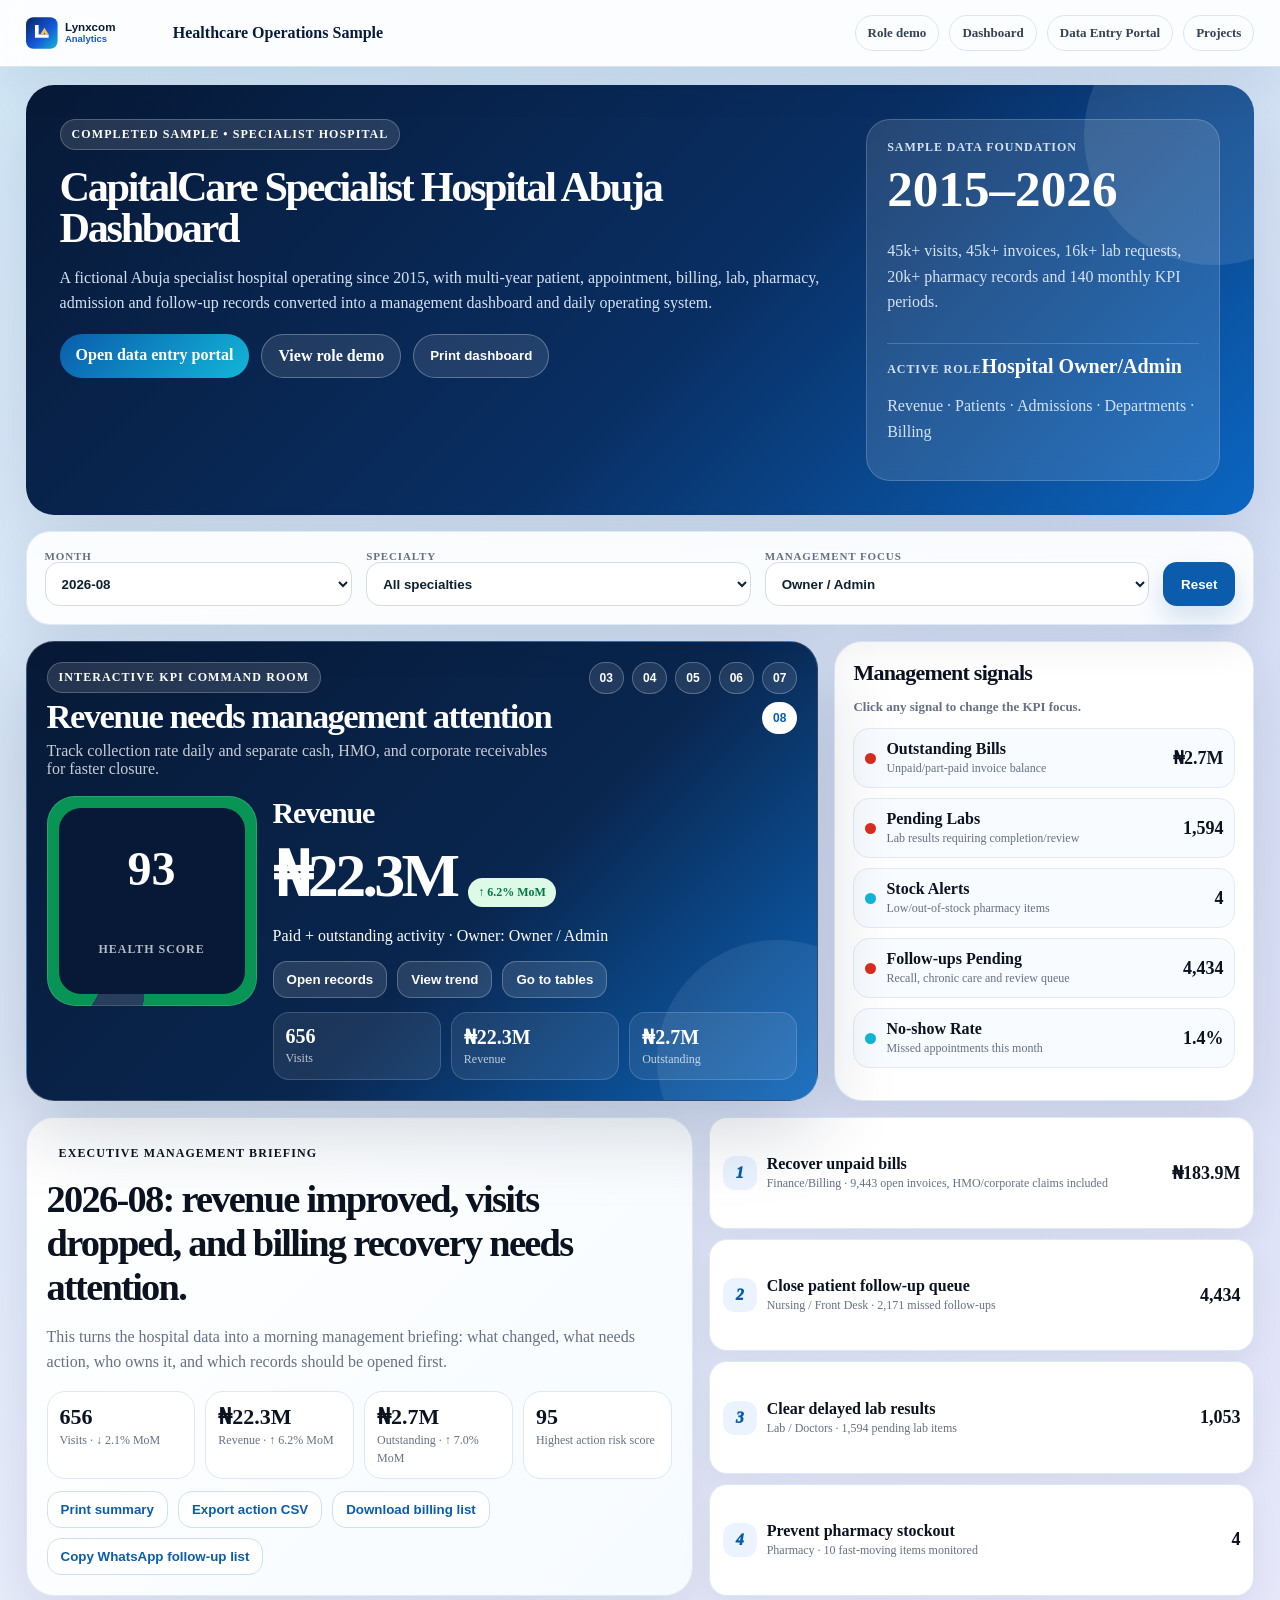
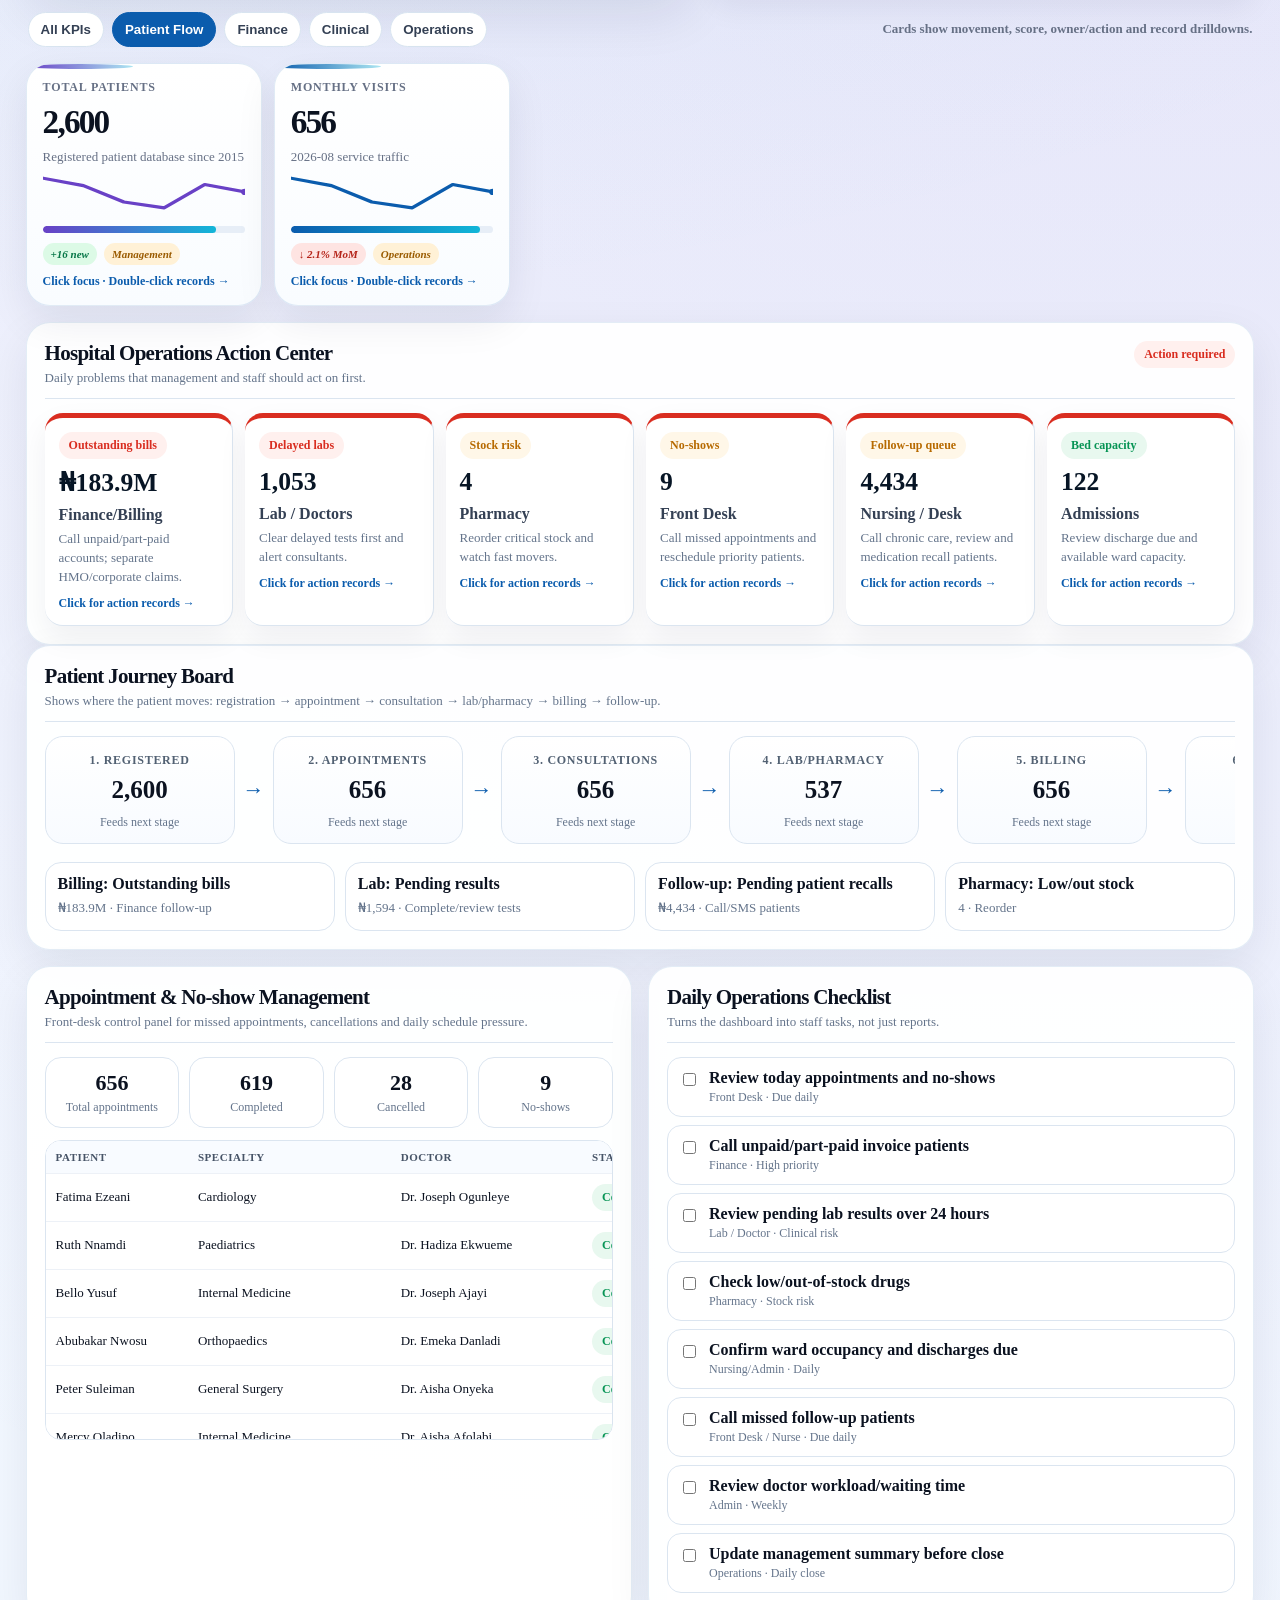
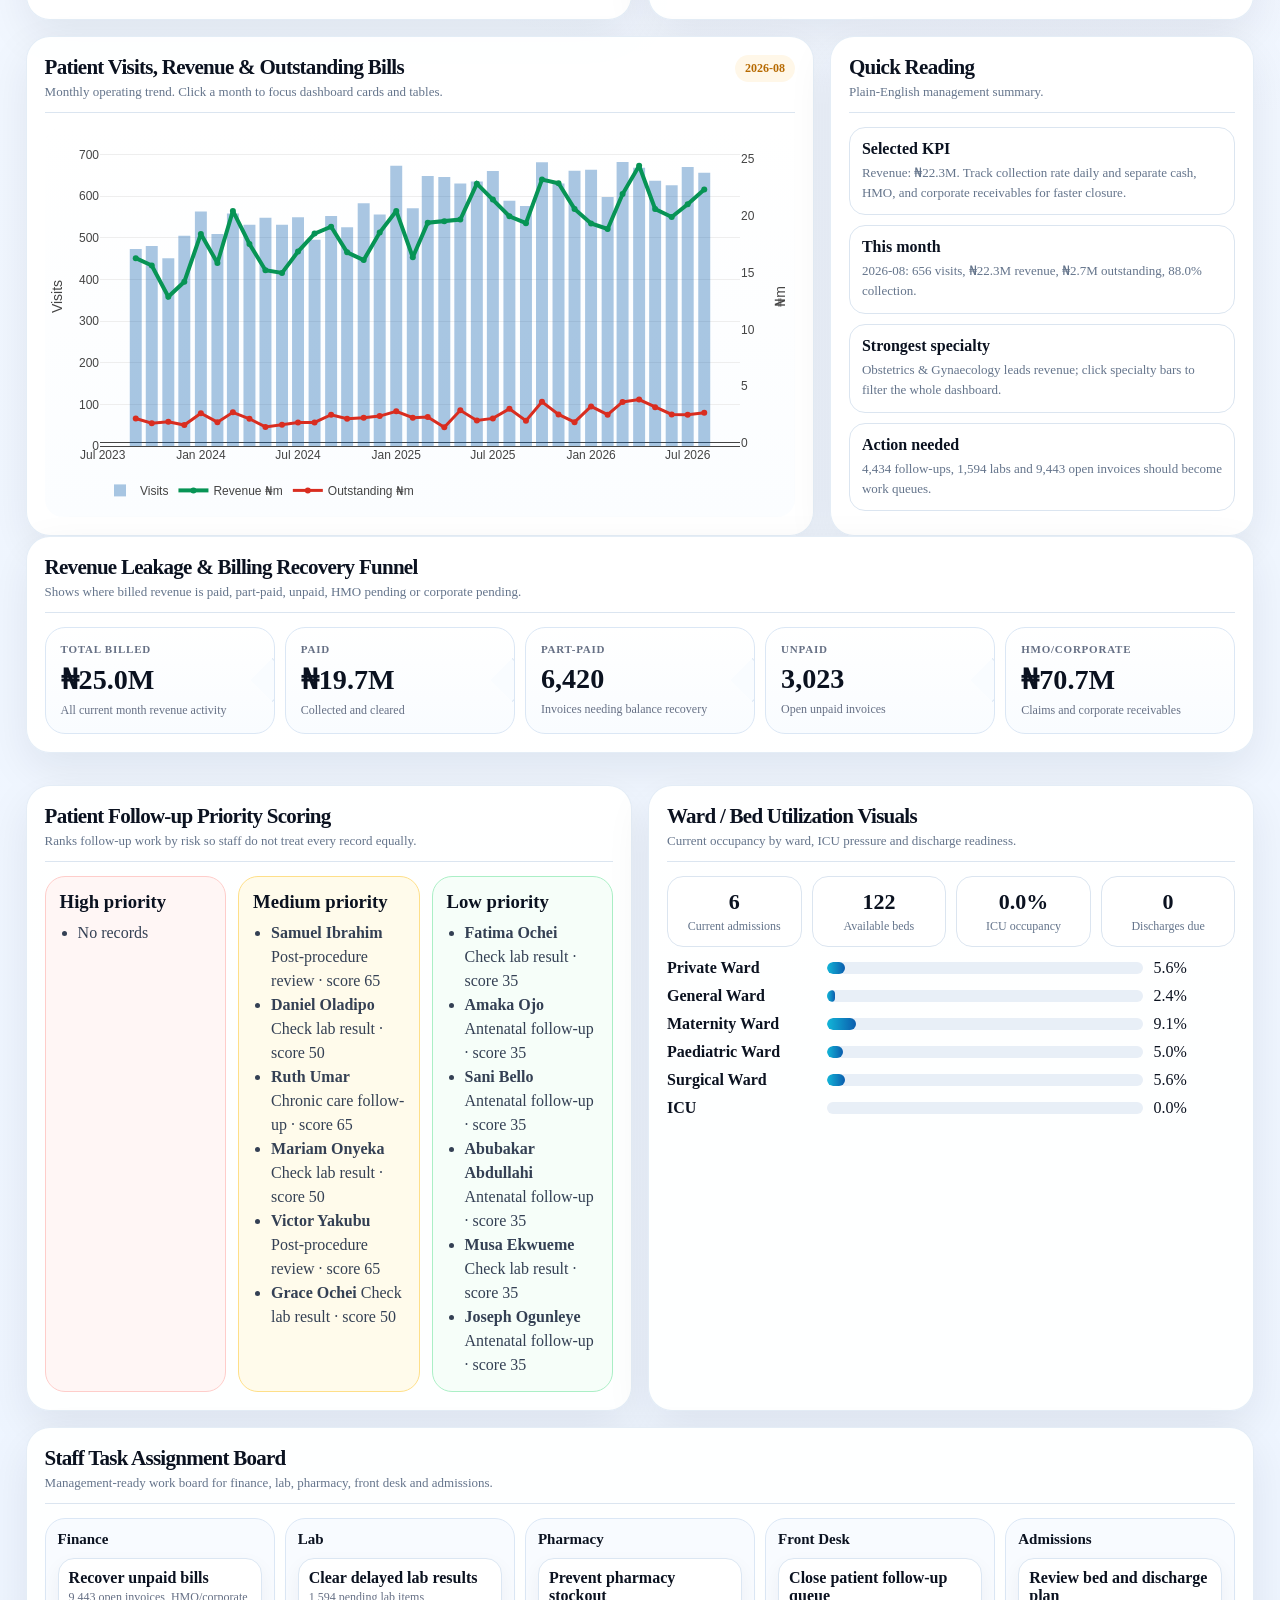
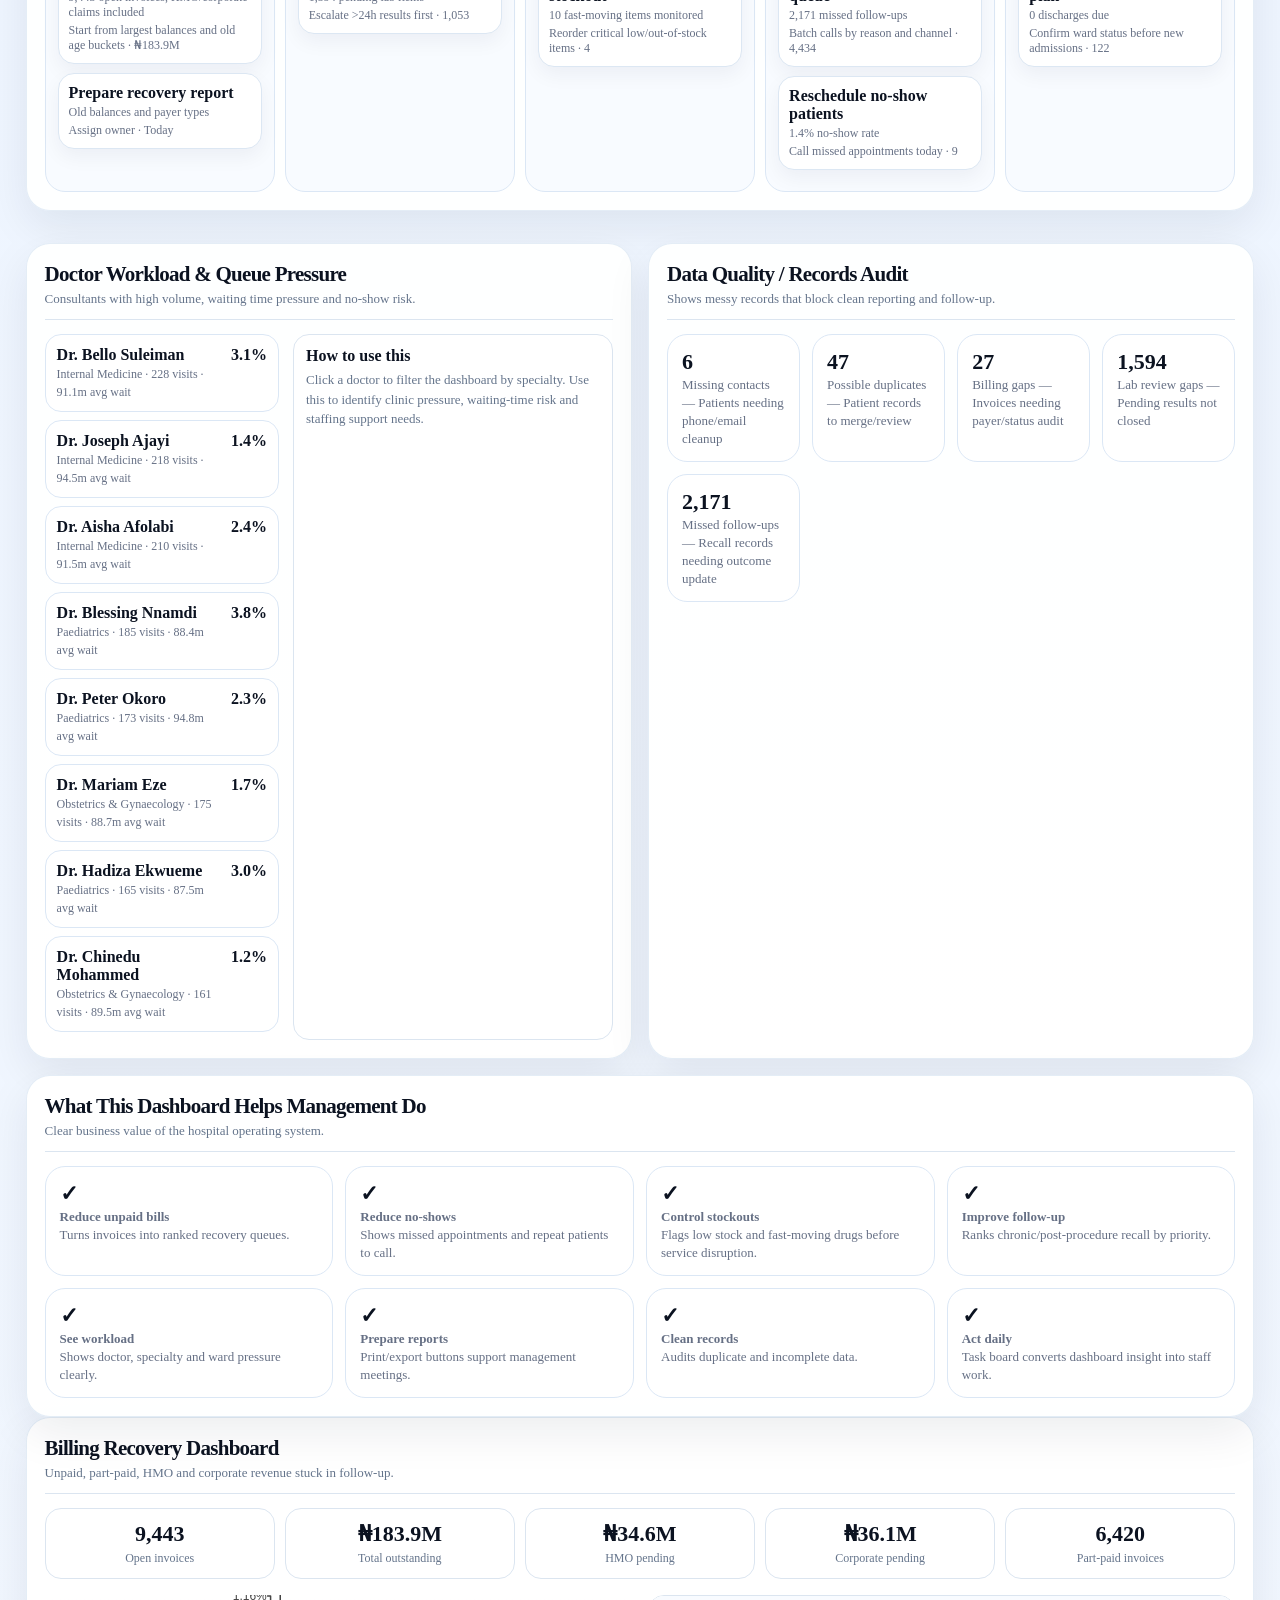
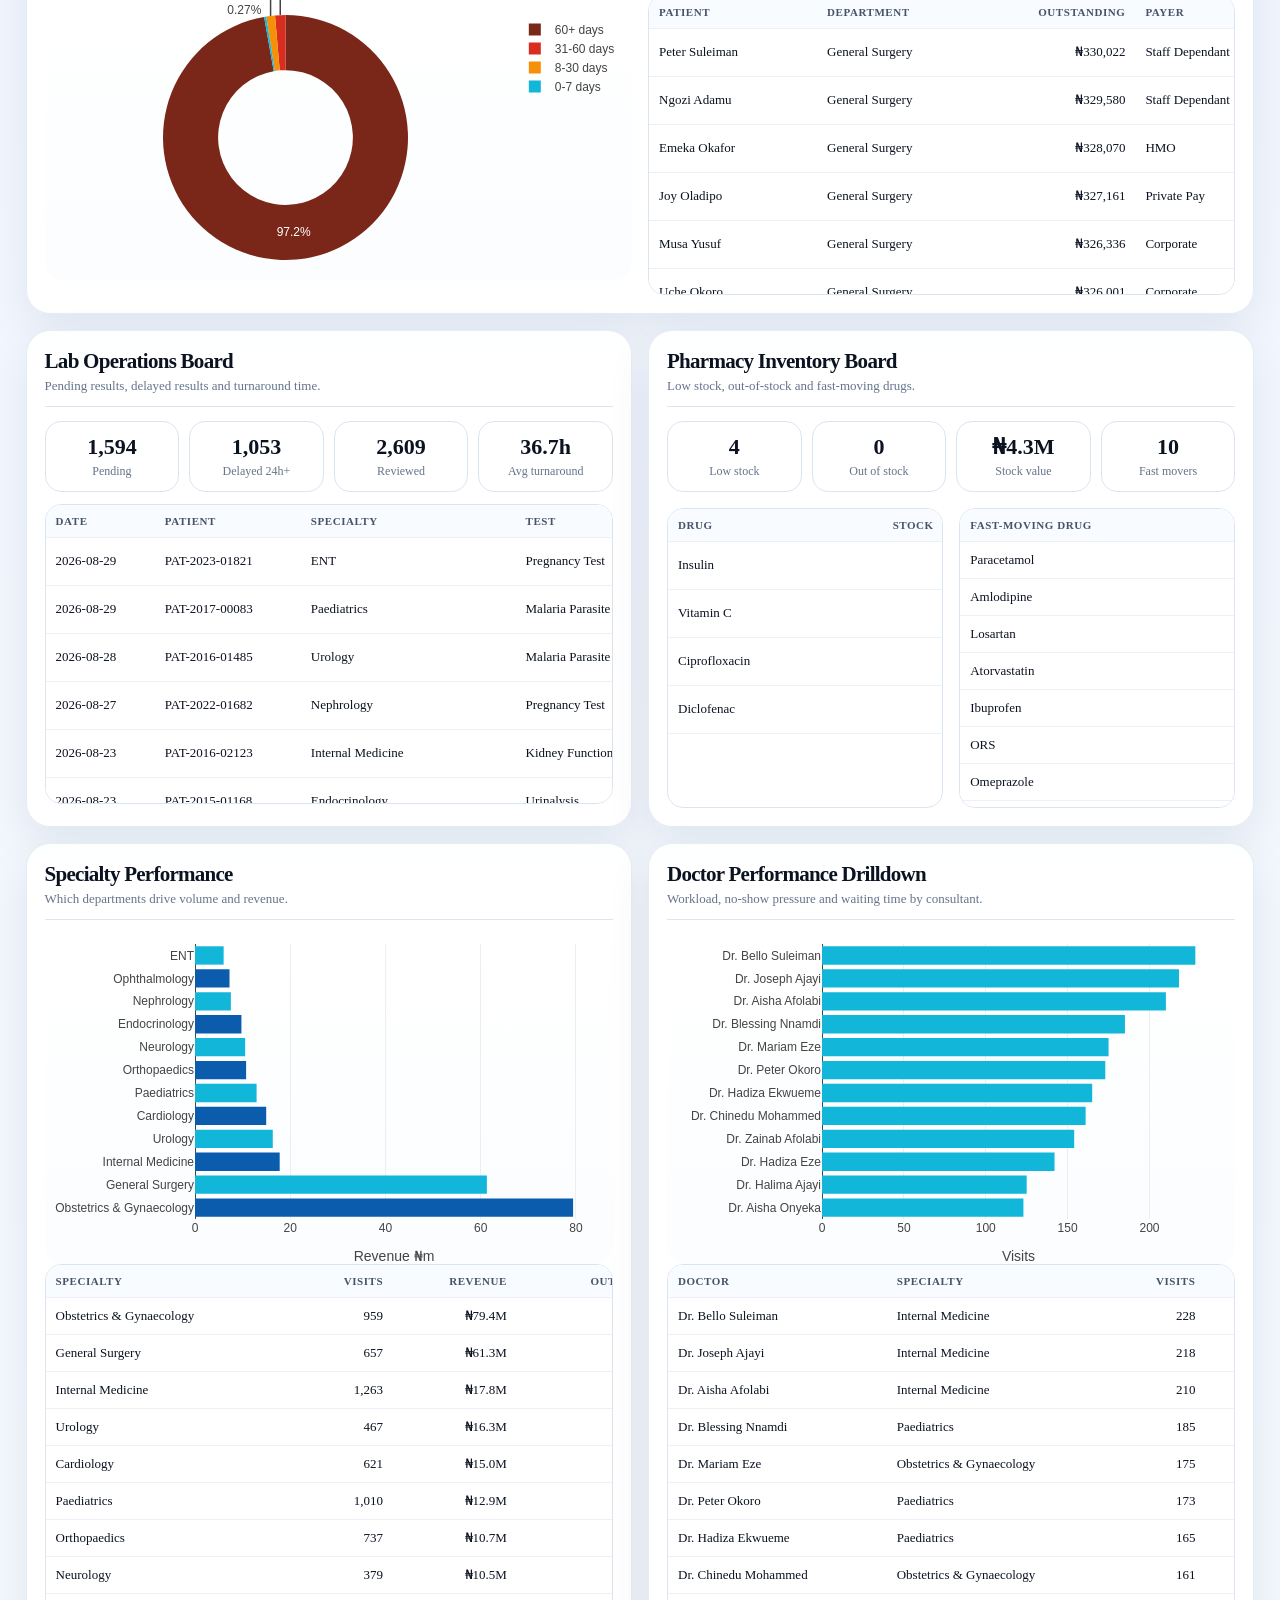
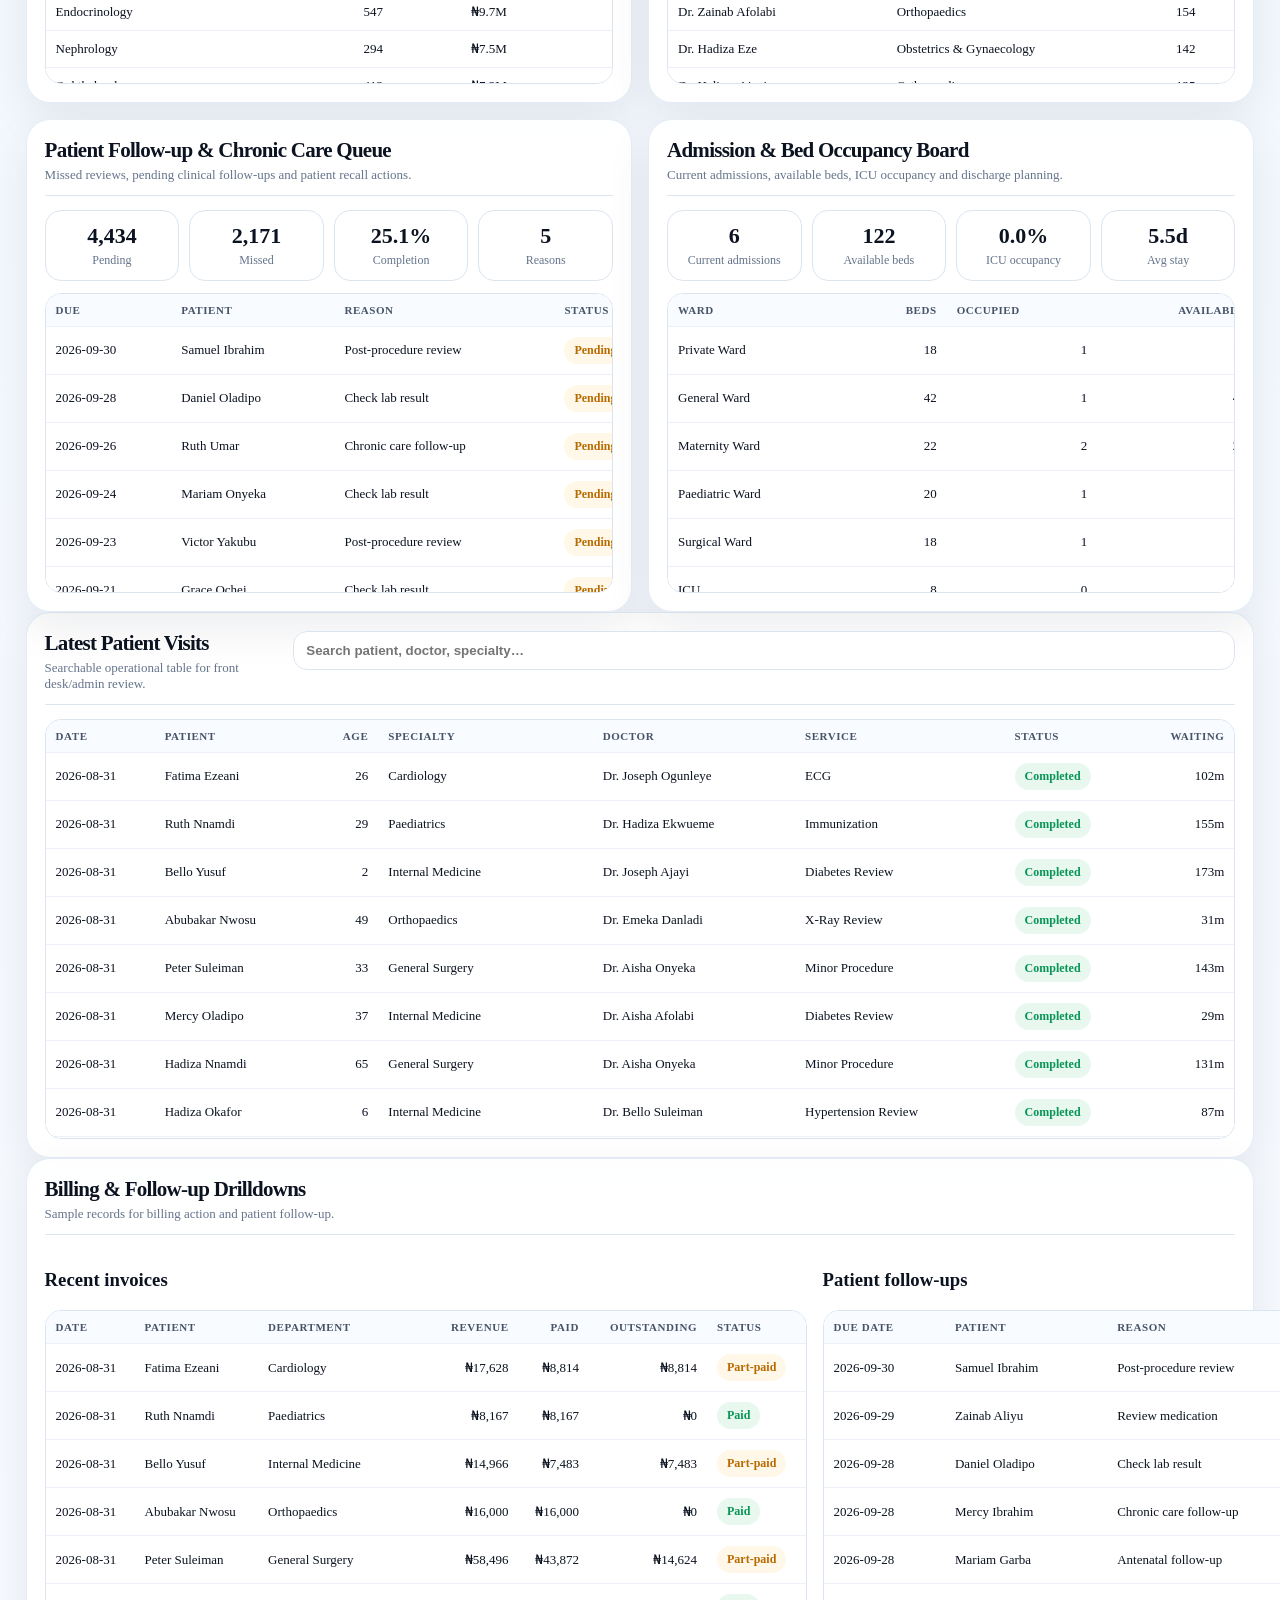
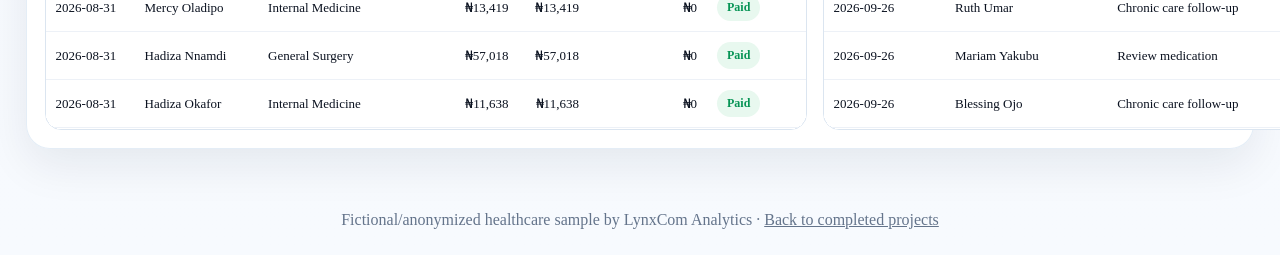
==== commit 5ccdc370: "feat: add hospital dashboard management ops suite" ====
--- a/sample2/index.html
+++ b/sample2/index.html
@@ -6,7 +6,7 @@
 <meta name="description" content="Fictional specialist hospital dashboard sample for patient flow, revenue, billing, lab, pharmacy, admissions, roles and follow-up operations.">
 <link rel="preconnect" href="https://cdn.plot.ly">
 <script src="https://cdn.plot.ly/plotly-2.35.2.min.js"></script>
-<link rel="stylesheet" href="assets/styles.css?v=hospital-command-v4">
+<link rel="stylesheet" href="assets/styles.css?v=hospital-ops-suite-v5">
 </head>
 <body>
 <header class="topbar"><a class="brand" href="../"><img src="../assets/lynxcom-logo.svg" alt="LynxCom Analytics"><span>Healthcare Operations Sample</span></a><nav><a href="login.html">Role demo</a><a href="index.html">Dashboard</a><a href="portal.php">Data Entry Portal</a><a href="../project-samples.php">Projects</a></nav></header>
@@ -25,5 +25,5 @@
 <section class="panel"><div class="panelHead"><div><h2>Latest Patient Visits</h2><p>Searchable operational table for front desk/admin review.</p></div><input id="tableSearch" placeholder="Search patient, doctor, specialty…"></div><div class="tableWrap" id="visitTable"></div></section>
 <section class="panel"><div class="panelHead"><div><h2>Billing & Follow-up Drilldowns</h2><p>Sample records for billing action and patient follow-up.</p></div></div><div class="layout twoGrid"><div><h3>Recent invoices</h3><div class="tableWrap" id="invoiceTable"></div></div><div><h3>Patient follow-ups</h3><div class="tableWrap" id="followupTable"></div></div></div></section>
 </main><div class="listingModal" id="listingModal" aria-hidden="true"><div class="listingBackdrop" onclick="closeListing()"></div><section class="listingDialog" role="dialog" aria-modal="true" aria-labelledby="listingTitle"><button class="modalClose" onclick="closeListing()" aria-label="Close">×</button><span class="eyebrow">Follow-up contact listing</span><h2 id="listingTitle">Contact list</h2><p id="listingLead">Records that need action.</p><div class="tableWrap modalTableWrap" id="listingBody"></div></section></div><footer class="footer">Fictional/anonymized healthcare sample by LynxCom Analytics · <a href="../project-samples.php">Back to completed projects</a></footer>
-<script src="assets/app.js?v=hospital-command-v4"></script>
+<script src="assets/app.js?v=hospital-ops-suite-v5"></script>
 </body></html>
--- a/sample2/assets/styles.css
+++ b/sample2/assets/styles.css
@@ -17,3 +17,10 @@
 .commandDeck{display:grid;grid-template-columns:minmax(0,1fr) 420px;gap:16px;margin:16px 0}.commandPanel{position:relative;overflow:hidden;border-radius:28px;background:linear-gradient(135deg,#071936 0%,#09264f 58%,#0d66bc 100%);color:#fff;border:1px solid rgba(255,255,255,.18);box-shadow:0 28px 80px rgba(7,25,54,.18);padding:20px}.commandPanel:after{content:"";position:absolute;right:-80px;bottom:-80px;width:240px;height:240px;border-radius:50%;background:rgba(255,255,255,.08)}.commandTop{display:flex;justify-content:space-between;gap:14px;align-items:flex-start;position:relative;z-index:1}.commandTop h2{margin:4px 0 6px;font-size:clamp(24px,2.7vw,40px);letter-spacing:-.045em}.commandTop p{margin:0;color:rgba(255,255,255,.78);max-width:820px}.monthStrip{display:flex;gap:8px;flex-wrap:wrap;justify-content:flex-end}.monthChip{border:1px solid rgba(255,255,255,.25);background:rgba(255,255,255,.1);color:#fff;border-radius:999px;padding:8px 10px;font-size:12px;font-weight:900;cursor:pointer}.monthChip.active,.monthChip:hover{background:#fff;color:#0b5cad}.kpiSpotlight{display:grid;grid-template-columns:210px minmax(0,1fr);gap:16px;margin-top:18px;position:relative;z-index:1}.scoreDial{aspect-ratio:1;border-radius:28px;background:conic-gradient(from 210deg,var(--dial,#12b6d8) calc(var(--score,70)*1%),rgba(255,255,255,.13) 0);padding:12px;box-shadow:inset 0 0 0 1px rgba(255,255,255,.14)}.scoreDial>div{height:100%;border-radius:22px;background:#071936;display:grid;place-items:center;text-align:center;padding:12px}.scoreDial b{font-size:48px;line-height:1}.scoreDial span{color:rgba(255,255,255,.7);font-weight:800;font-size:12px;text-transform:uppercase;letter-spacing:.08em}.spotText h3{margin:0;font-size:30px;letter-spacing:-.04em}.spotValue{display:flex;align-items:baseline;gap:12px;margin:8px 0}.spotValue strong{font-size:clamp(34px,5vw,62px);letter-spacing:-.06em}.trendPill{padding:7px 10px;border-radius:999px;font-weight:900;font-size:12px}.trendPill.good{background:#dcfae6;color:#067647}.trendPill.bad{background:#fee4e2;color:#b42318}.trendPill.warn{background:#fff1d6;color:#9a5b00}.spotActions{display:flex;gap:10px;flex-wrap:wrap;margin-top:12px}.spotActions button{border:1px solid rgba(255,255,255,.24);background:rgba(255,255,255,.12);color:#fff;border-radius:14px;padding:10px 13px;font-weight:900;cursor:pointer}.spotActions button:hover{background:#fff;color:#0b5cad}.microGrid{display:grid;grid-template-columns:repeat(3,minmax(0,1fr));gap:10px;margin-top:14px}.microGrid div{border:1px solid rgba(255,255,255,.16);background:rgba(255,255,255,.08);border-radius:16px;padding:12px}.microGrid b{display:block;font-size:20px}.microGrid span{display:block;color:rgba(255,255,255,.72);font-size:12px;margin-top:3px}.signalsPanel{border-radius:28px;background:#fff;border:1px solid rgba(11,92,173,.12);box-shadow:0 20px 55px rgba(7,25,54,.10);padding:18px}.signalsPanel h3{margin:0 0 4px;font-size:22px;letter-spacing:-.035em}.signalList{display:grid;gap:10px;margin-top:12px}.signalItem{display:grid;grid-template-columns:auto 1fr auto;gap:10px;align-items:center;border:1px solid #e1eaf5;background:#f8fbff;border-radius:16px;padding:11px;cursor:pointer}.signalItem:hover{border-color:#0b5cad;box-shadow:0 12px 24px rgba(11,92,173,.10)}.signalDot{width:11px;height:11px;border-radius:50%;background:#12b6d8}.signalDot.bad{background:#d92d20}.signalDot.warn{background:#f79009}.signalItem b{display:block}.signalItem span{font-size:12px;color:#667085}.signalItem strong{font-size:18px}.kpiToolbar{display:flex;justify-content:space-between;align-items:center;margin:16px 2px 10px;gap:12px;flex-wrap:wrap}.kpiTabs{display:flex;gap:8px;flex-wrap:wrap}.kpiTab{border:1px solid #d8e4f0;background:#fff;color:#344054;border-radius:999px;padding:9px 12px;font-weight:900;cursor:pointer}.kpiTab.active,.kpiTab:hover{background:#0b5cad;color:#fff;border-color:#0b5cad}.kpiHint{font-size:13px;color:#667085;font-weight:800}.kpiGrid{display:grid;grid-template-columns:repeat(5,minmax(0,1fr));gap:12px}.kpiCard{position:relative;overflow:hidden;min-height:178px;border:1px solid rgba(11,92,173,.12);background:linear-gradient(180deg,#fff,#f9fcff);border-radius:24px;padding:16px;box-shadow:0 15px 40px rgba(7,25,54,.08)}.kpiCard:before{content:"";position:absolute;inset:0 0 auto;height:5px;background:linear-gradient(90deg,var(--accent,#0b5cad),rgba(18,182,216,.35))}.kpiCard.active{border-color:var(--accent,#0b5cad);box-shadow:0 24px 65px rgba(11,92,173,.18);transform:translateY(-3px)}.kpiCard b{display:block;font-size:12px;text-transform:uppercase;letter-spacing:.07em;color:#667085}.kpiCard strong{display:block;font-size:clamp(26px,2.6vw,42px);letter-spacing:-.055em;margin:8px 0 2px}.kpiCard span{display:block;color:#667085;font-size:13px;line-height:1.35}.kpiMeta{display:flex;gap:7px;align-items:center;flex-wrap:wrap;margin-top:10px}.kpiDelta,.kpiTarget{font-size:11px;font-weight:900;border-radius:999px;padding:5px 8px}.kpiDelta.good{background:#dcfae6;color:#067647}.kpiDelta.bad{background:#fee4e2;color:#b42318}.kpiDelta.warn{background:#fff1d6;color:#9a5b00}.kpiTarget{background:#eef4ff;color:#1849a9}.kpiSpark{width:100%;height:36px;margin-top:10px}.kpiMeter{height:7px;border-radius:999px;background:#e7eef7;margin-top:11px;overflow:hidden}.kpiMeter i{display:block;height:100%;width:var(--w,50%);background:linear-gradient(90deg,var(--accent,#0b5cad),#12b6d8);border-radius:inherit}.panel{border:1px solid rgba(11,92,173,.11);box-shadow:0 16px 45px rgba(7,25,54,.08)}.panelHead h2{letter-spacing:-.035em}.actionGrid{grid-template-columns:repeat(6,minmax(0,1fr))}.actionTile{border-left:0;border-top:5px solid var(--red);box-shadow:0 12px 30px rgba(7,25,54,.06)}.journeyStage{min-width:190px}.tableWrap tbody tr{cursor:pointer}.tableWrap tbody tr:hover{background:#eef7ff}.chart{border-radius:18px;background:linear-gradient(180deg,#fff,#fbfdff)}.toast{position:fixed;right:18px;bottom:18px;z-index:240;background:#061b3a;color:#fff;border-radius:18px;padding:14px 16px;box-shadow:0 18px 50px rgba(0,0,0,.22);font-weight:900;opacity:0;transform:translateY(10px);pointer-events:none;transition:.2s}.toast.show{opacity:1;transform:translateY(0)}
 @media(max-width:1200px){.kpiGrid{grid-template-columns:repeat(3,minmax(0,1fr))}.commandDeck{grid-template-columns:1fr}.actionGrid{grid-template-columns:repeat(3,minmax(0,1fr))}.kpiSpotlight{grid-template-columns:170px 1fr}.filters{grid-template-columns:repeat(2,minmax(0,1fr))}}
 @media(max-width:760px){.hero{grid-template-columns:1fr;border-radius:22px}.filters{position:static;grid-template-columns:1fr}.kpiGrid{grid-template-columns:1fr}.actionGrid,.bottleneckGrid,.miniStats,.miniStats.five,.microGrid{grid-template-columns:1fr 1fr}.commandTop{display:block}.monthStrip{justify-content:flex-start;margin-top:12px}.kpiSpotlight{grid-template-columns:1fr}.scoreDial{max-width:190px}.shell{padding-left:10px;padding-right:10px}}
+
+/* v4 overflow safety */
+html,body{max-width:100%;overflow-x:hidden}.shell,.topbar,.hero,.filters,.commandDeck,.kpiGrid,.layout{max-width:100%}.chart,.panel,.commandPanel,.signalsPanel{min-width:0}
+
+
+/* hospital ops suite v5: management-useful dashboard modules, no KPI targets */
+.execBrief{display:grid;grid-template-columns:minmax(0,1.1fr) minmax(340px,.9fr);gap:16px;margin:16px 0}.briefMain{background:linear-gradient(135deg,#fff,#f6fbff);border:1px solid rgba(11,92,173,.12);box-shadow:0 18px 52px rgba(7,25,54,.09);border-radius:28px;padding:20px}.briefMain h2{margin:8px 0 8px;font-size:clamp(24px,3vw,42px);letter-spacing:-.045em}.briefMain p{color:#667085;line-height:1.55}.briefNumbers{display:grid;grid-template-columns:repeat(4,minmax(0,1fr));gap:10px;margin-top:14px}.briefNumbers div{border:1px solid #dde8f5;border-radius:18px;padding:12px;background:#fff}.briefNumbers b{font-size:22px;display:block}.briefNumbers span{font-size:12px;color:#667085}.briefActions{display:grid;gap:10px}.briefAction{display:grid;grid-template-columns:auto 1fr auto;align-items:center;gap:10px;background:#fff;border:1px solid #dde8f5;border-radius:18px;padding:13px;box-shadow:0 12px 30px rgba(7,25,54,.06);cursor:pointer}.briefAction:hover{border-color:#0b5cad;transform:translateY(-2px)}.briefRank{width:34px;height:34px;border-radius:12px;display:grid;place-items:center;background:#eaf3ff;color:#0b5cad;font-weight:950}.briefAction b{display:block}.briefAction span{font-size:12px;color:#667085}.briefAction strong{font-size:18px}.opsModules{display:grid;gap:16px}.widePanel{grid-column:1/-1}.funnel{display:grid;grid-template-columns:repeat(5,minmax(0,1fr));gap:10px;align-items:stretch}.funnelStep{position:relative;border:1px solid #dbe7f5;background:linear-gradient(180deg,#fff,#f9fcff);border-radius:20px;padding:15px;overflow:hidden}.funnelStep:after{content:"";position:absolute;right:-14px;top:50%;width:30px;height:30px;transform:translateY(-50%) rotate(45deg);background:#f9fcff;border-top:1px solid #dbe7f5;border-right:1px solid #dbe7f5}.funnelStep:last-child:after{display:none}.funnelStep b{display:block;color:#667085;text-transform:uppercase;letter-spacing:.07em;font-size:11px}.funnelStep strong{display:block;font-size:clamp(20px,2.2vw,34px);margin:8px 0 4px}.funnelStep span{font-size:12px;color:#667085}.priorityGrid{display:grid;grid-template-columns:repeat(3,minmax(0,1fr));gap:12px}.priorityCard{border-radius:20px;padding:14px;border:1px solid #dde8f5;background:#fff}.priorityCard.high{border-color:#fecdca;background:#fff6f5}.priorityCard.medium{border-color:#fedf89;background:#fffbeb}.priorityCard.low{border-color:#abefc6;background:#f6fef9}.priorityCard h3{margin:0 0 8px}.priorityCard ul{margin:0;padding-left:18px;color:#344054;line-height:1.5}.wardBars{display:grid;gap:10px}.wardBar{display:grid;grid-template-columns:150px 1fr 82px;gap:10px;align-items:center}.barTrack{height:12px;border-radius:999px;background:#e8eff7;overflow:hidden}.barTrack i{display:block;height:100%;width:var(--w);border-radius:inherit;background:linear-gradient(90deg,#12b6d8,#0b5cad)}.taskBoard{display:grid;grid-template-columns:repeat(5,minmax(0,1fr));gap:10px}.taskLane{background:#f8fbff;border:1px solid #dbe7f5;border-radius:20px;padding:12px;min-height:210px}.taskLane h3{margin:0 0 10px;font-size:15px}.taskCard{background:#fff;border:1px solid #dce7f3;border-radius:16px;padding:10px;margin-bottom:9px;box-shadow:0 8px 20px rgba(7,25,54,.05)}.taskCard b{display:block}.taskCard span,.taskCard em{font-style:normal;font-size:12px;color:#667085;display:block;margin-top:3px}.qualityGrid,.valueGrid{display:grid;grid-template-columns:repeat(4,minmax(0,1fr));gap:12px}.qualityCard,.valueCard{border:1px solid #dbe7f5;background:#fff;border-radius:20px;padding:14px}.qualityCard b,.valueCard b{display:block;font-size:22px}.qualityCard span,.valueCard span{font-size:13px;color:#667085}.exportBar{display:flex;gap:10px;flex-wrap:wrap;margin-top:12px}.exportBar button{border:1px solid #cfe0f2;background:#fff;color:#0b5cad;border-radius:14px;padding:10px 13px;font-weight:900;cursor:pointer}.exportBar button:hover{background:#0b5cad;color:#fff}.doctorQueue{display:grid;grid-template-columns:minmax(0,1fr) minmax(320px,.8fr);gap:14px}.doctorQueueCard{display:grid;grid-template-columns:1fr auto;gap:10px;border:1px solid #dbe7f5;background:#fff;border-radius:16px;padding:11px;margin-bottom:8px;cursor:pointer}.doctorQueueCard:hover{border-color:#0b5cad}.doctorQueueCard b{display:block}.doctorQueueCard span{font-size:12px;color:#667085}.kpiTarget{display:none!important}.commandPanel .spotText p{max-width:780px}.deptNotice{display:flex;justify-content:space-between;gap:10px;align-items:center;background:#eef6ff;border:1px solid #d7e9ff;color:#1849a9;border-radius:18px;padding:12px;margin:8px 0 14px;font-weight:900}.deptNotice button{border:0;background:#0b5cad;color:#fff;border-radius:12px;padding:8px 11px;font-weight:900;cursor:pointer}@media(max-width:1200px){.execBrief,.doctorQueue{grid-template-columns:1fr}.funnel,.taskBoard{grid-template-columns:repeat(2,minmax(0,1fr))}.qualityGrid,.valueGrid{grid-template-columns:repeat(2,minmax(0,1fr))}}@media(max-width:720px){.briefNumbers,.priorityGrid,.funnel,.taskBoard,.qualityGrid,.valueGrid{grid-template-columns:1fr}.wardBar{grid-template-columns:1fr}.briefAction{grid-template-columns:auto 1fr}.briefAction strong{grid-column:2}.exportBar button{width:100%}}
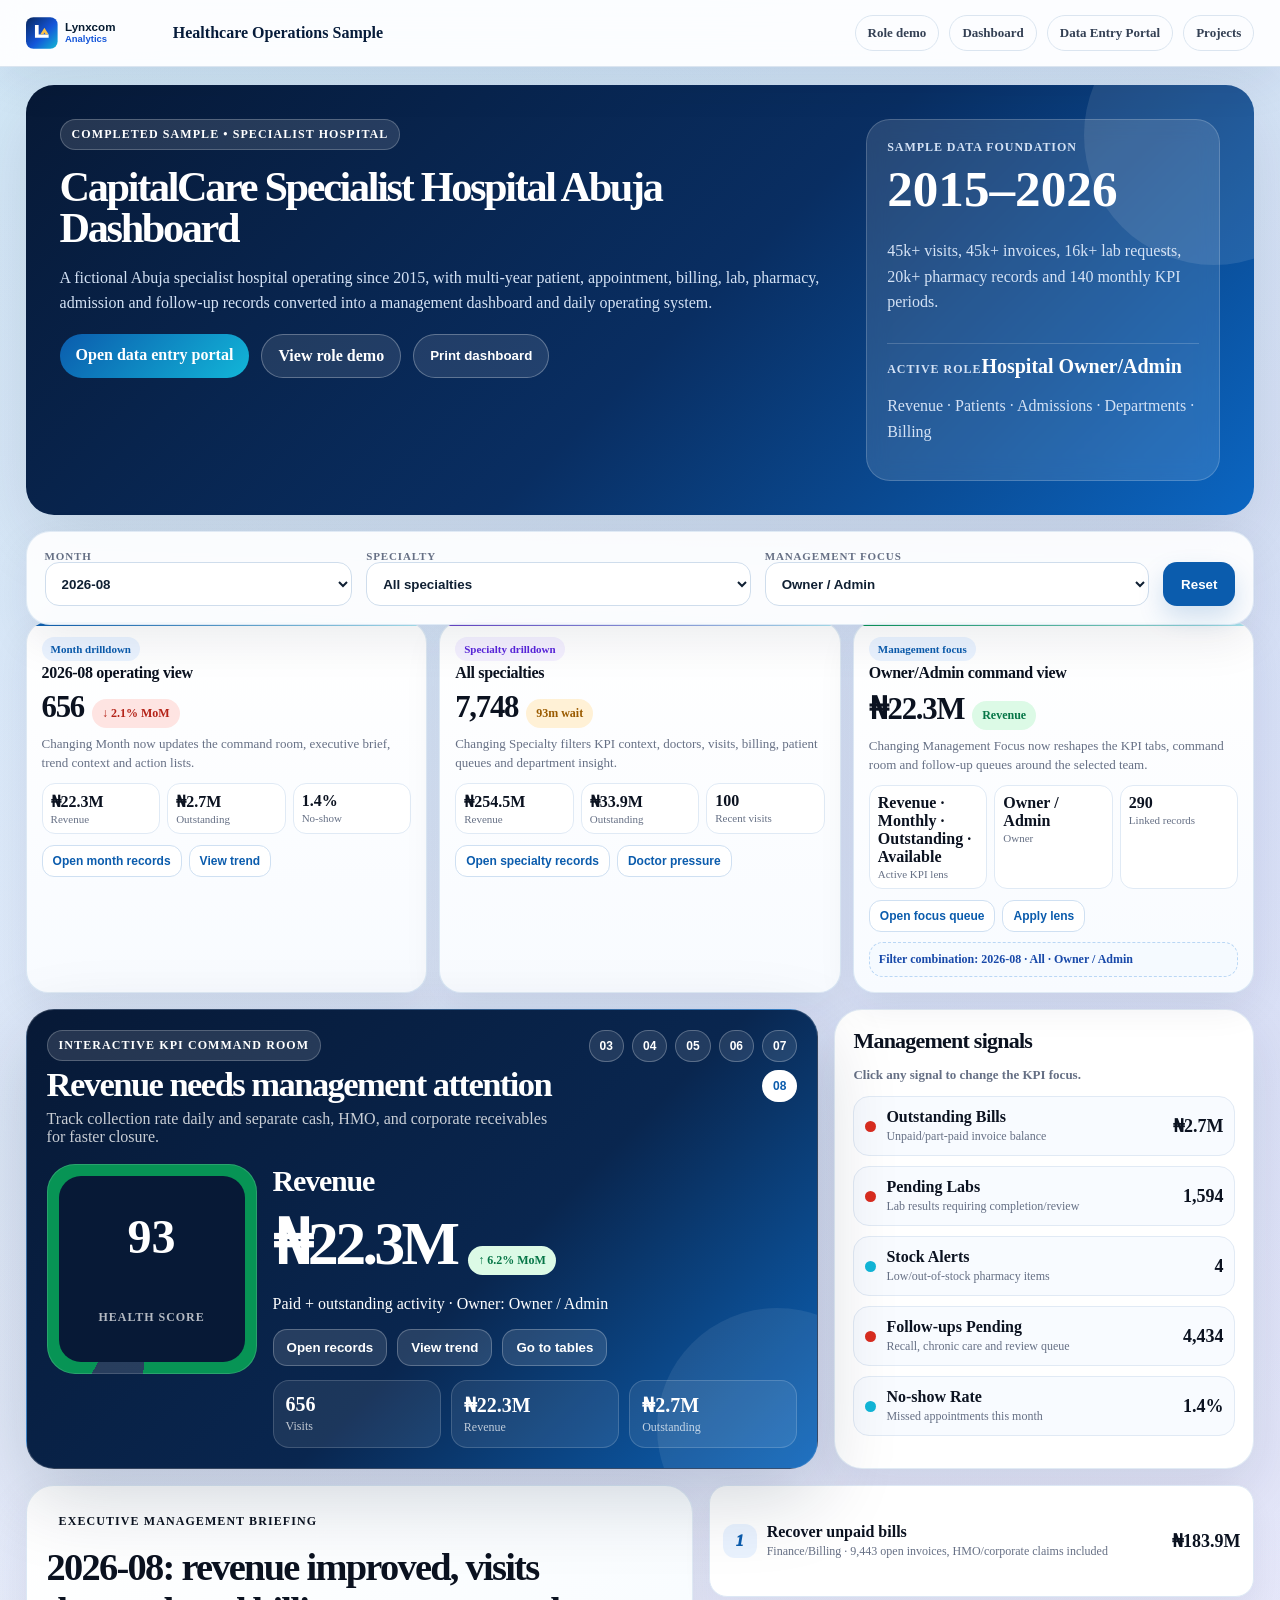
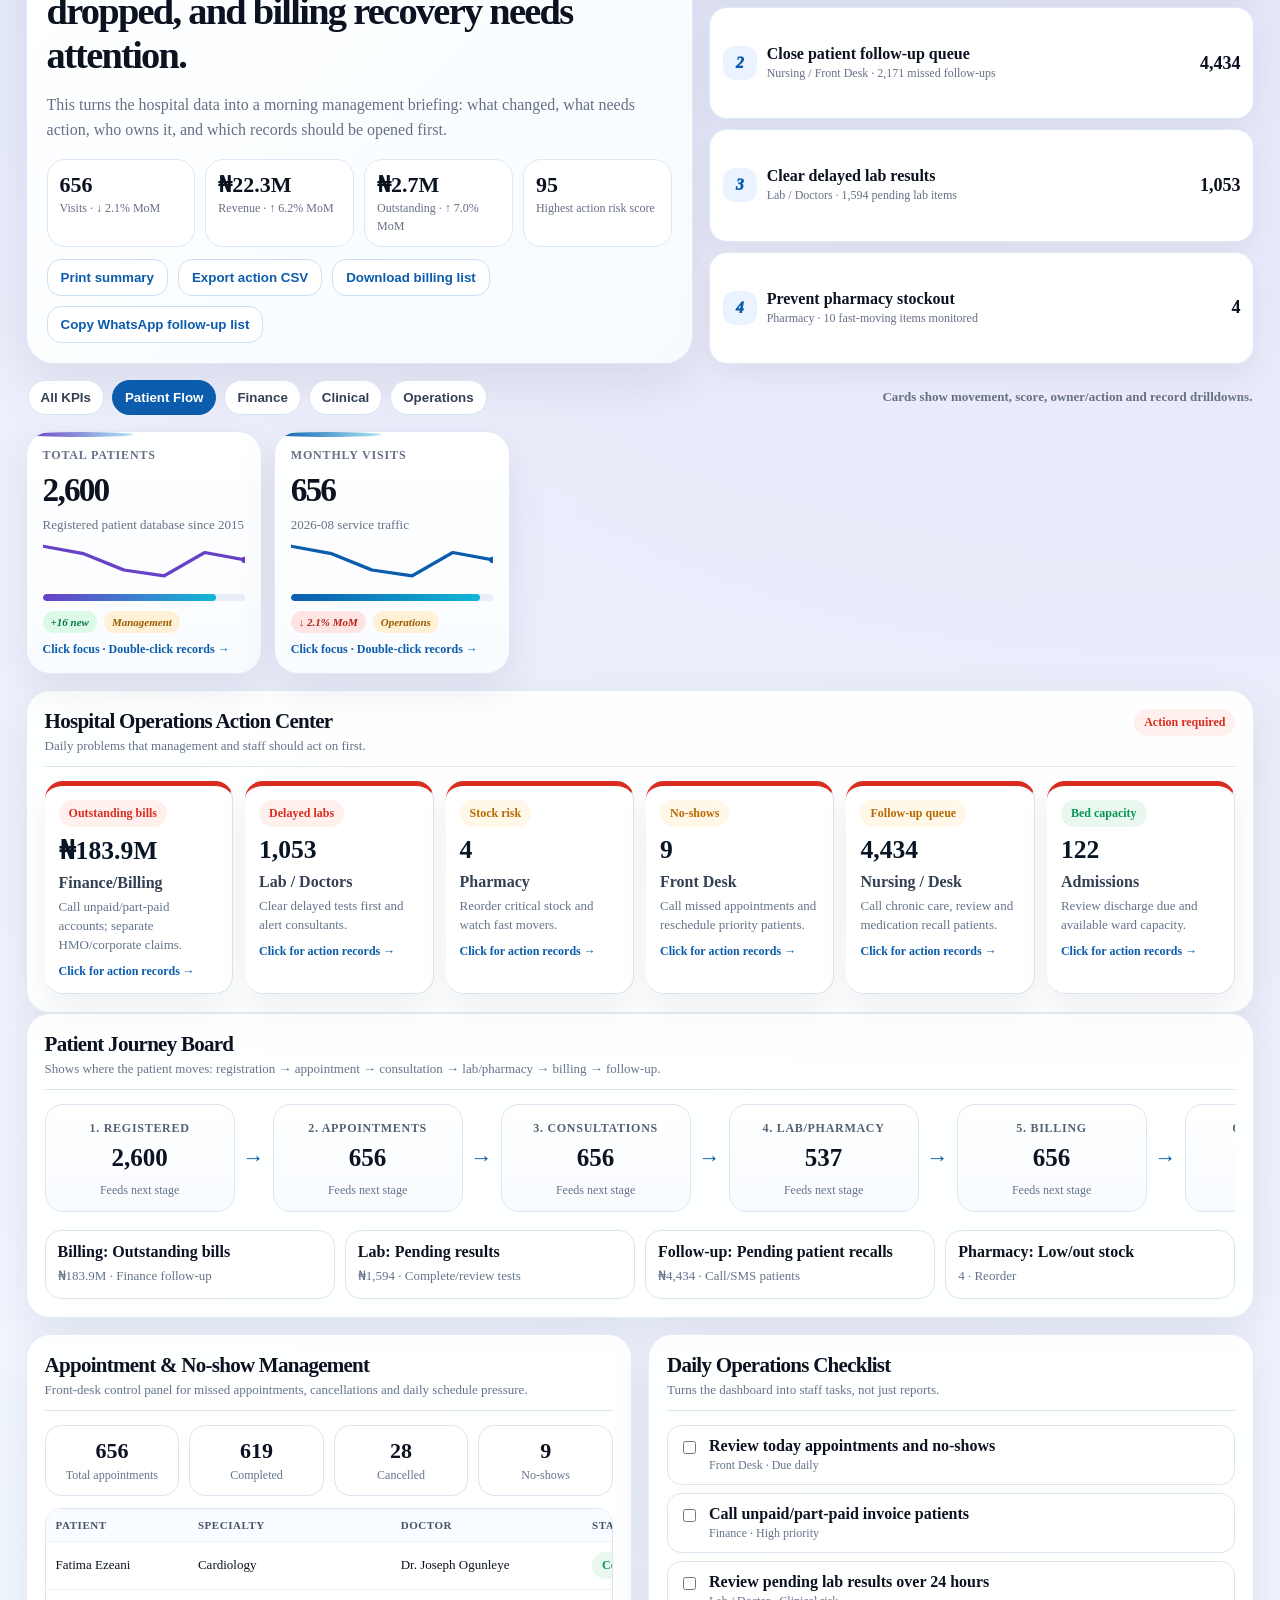
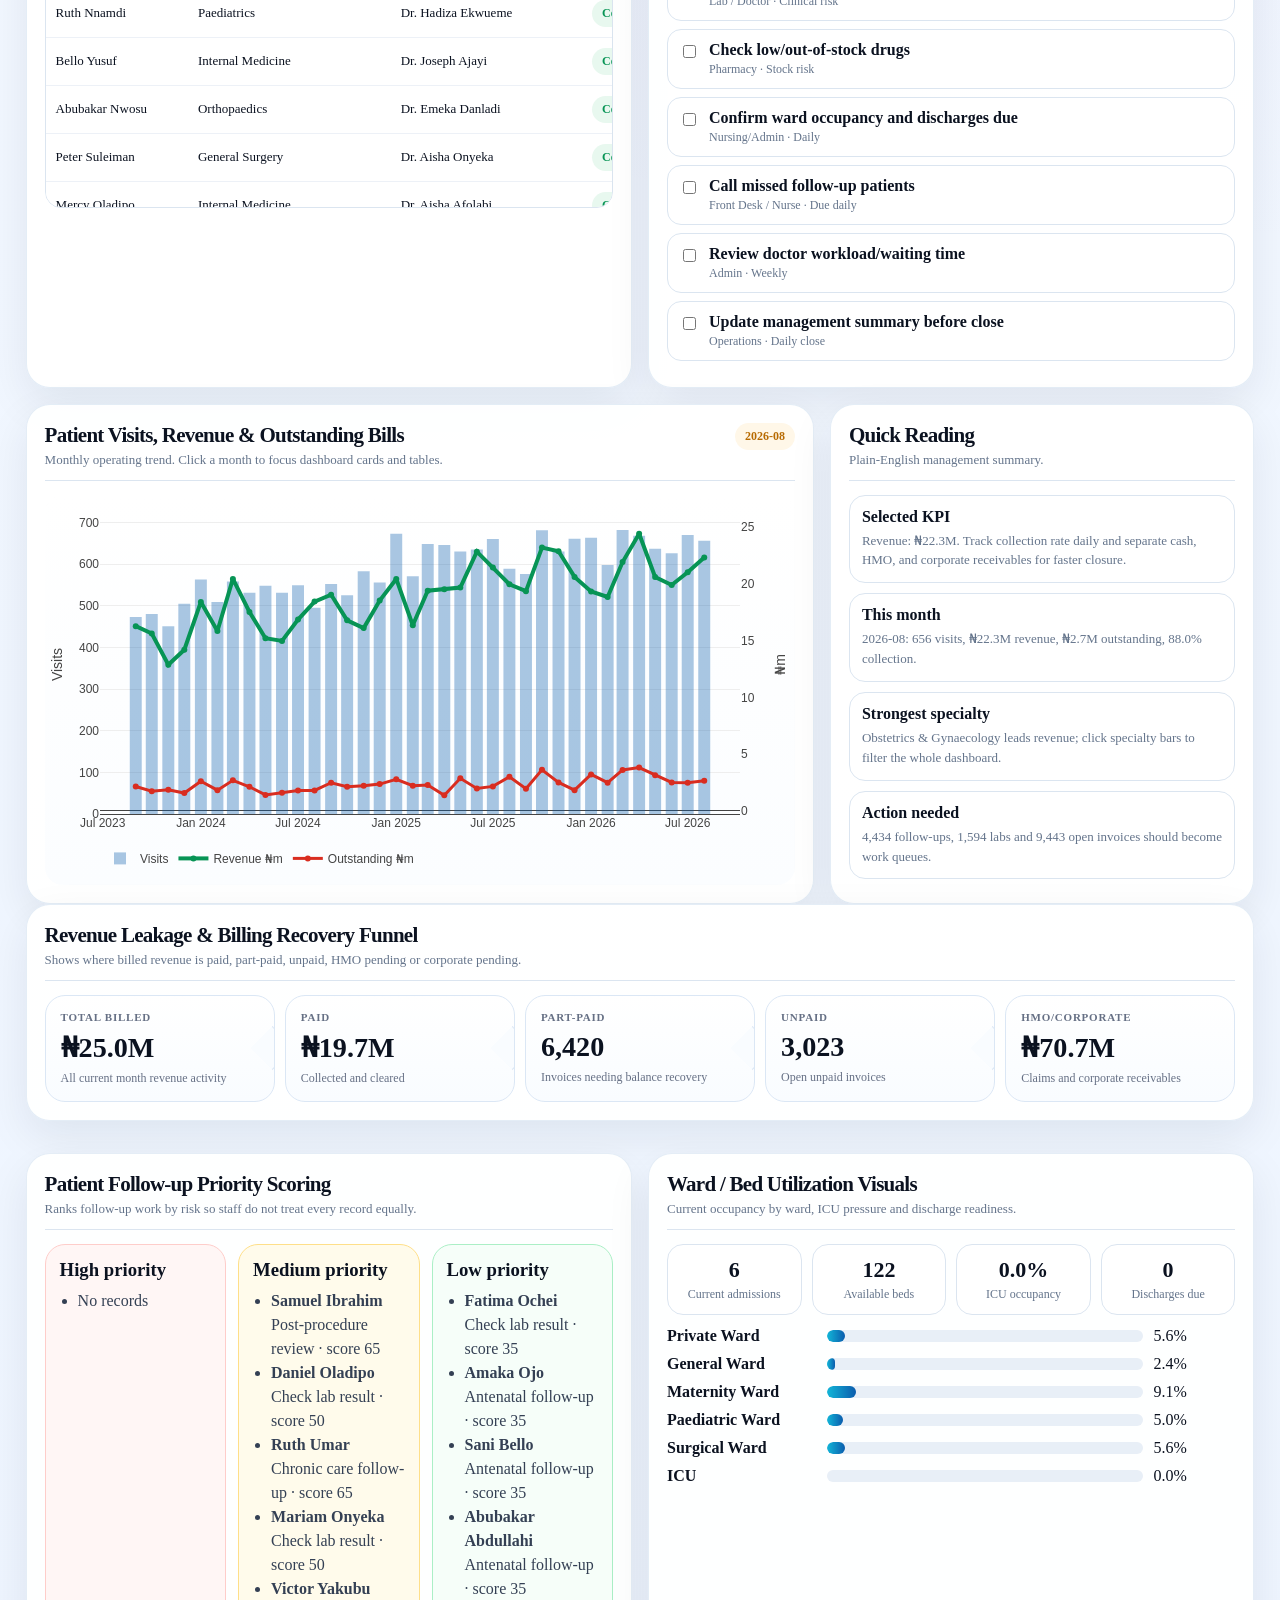
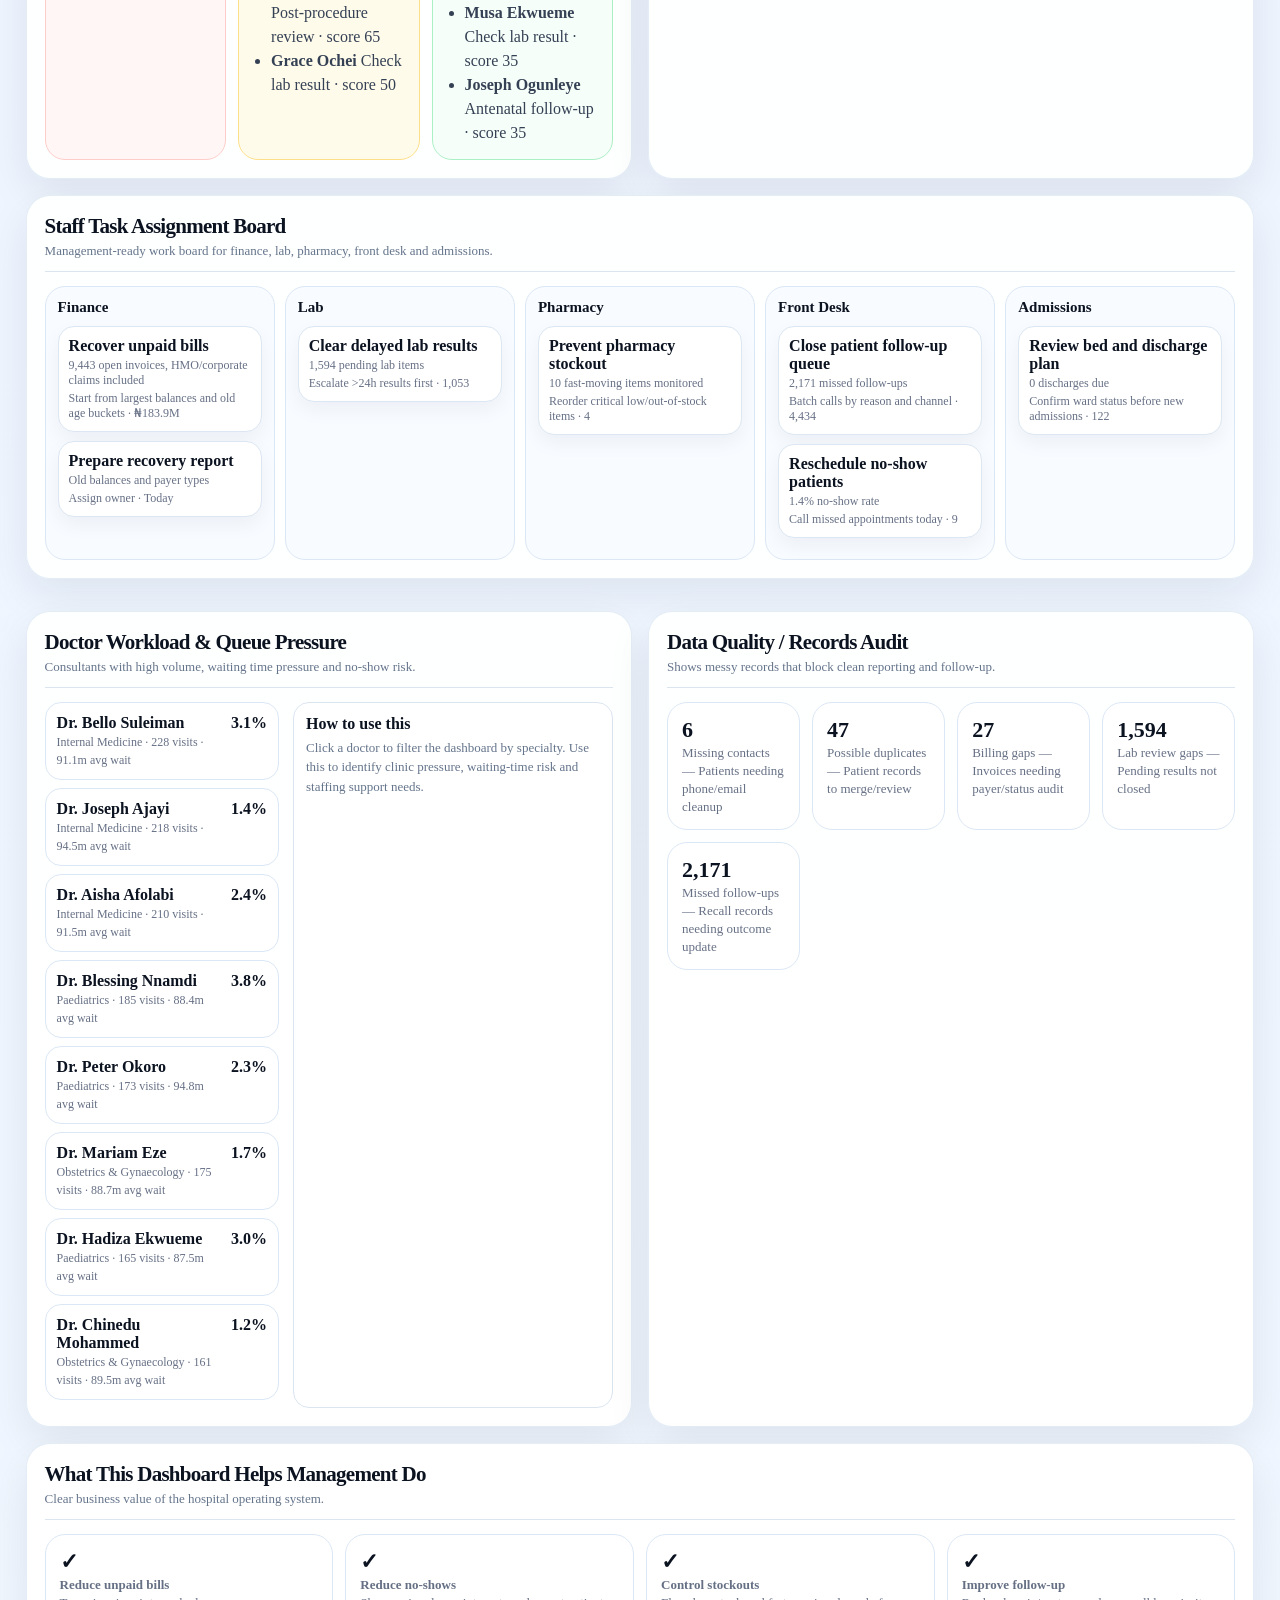
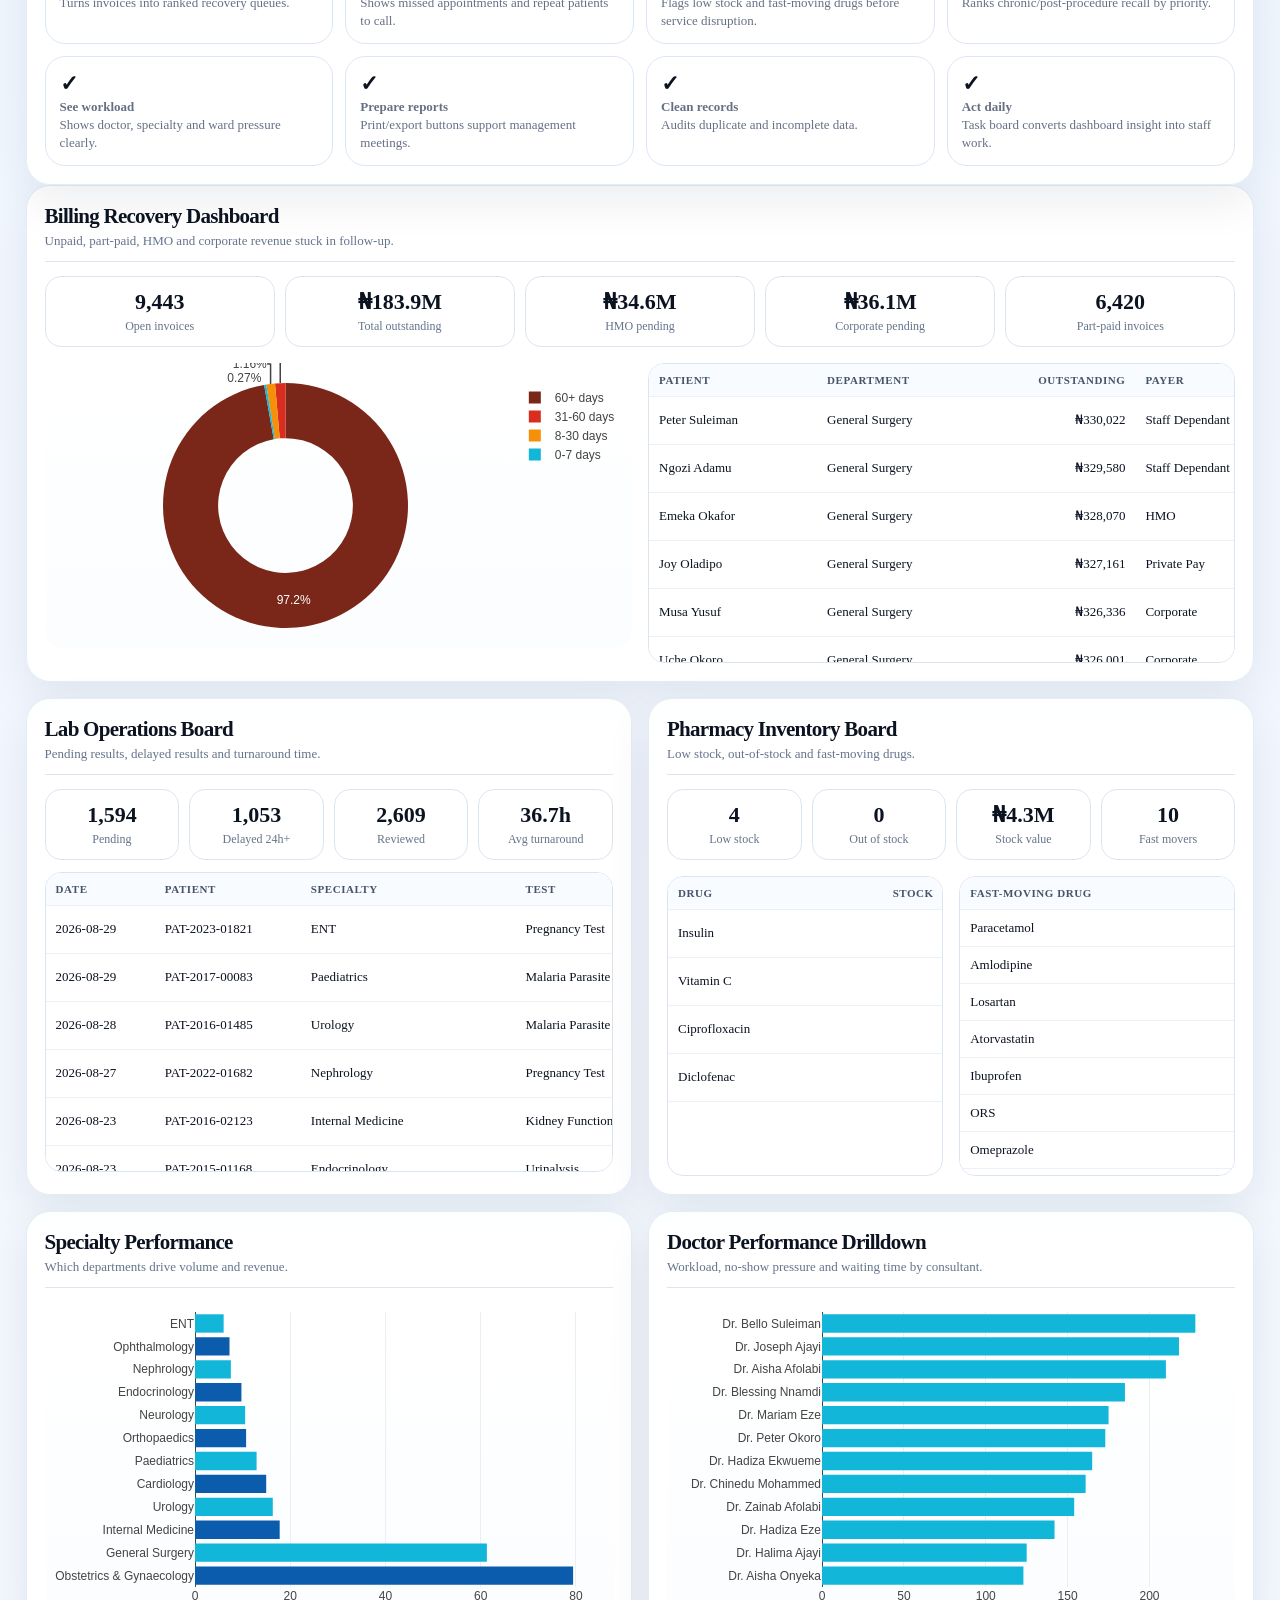
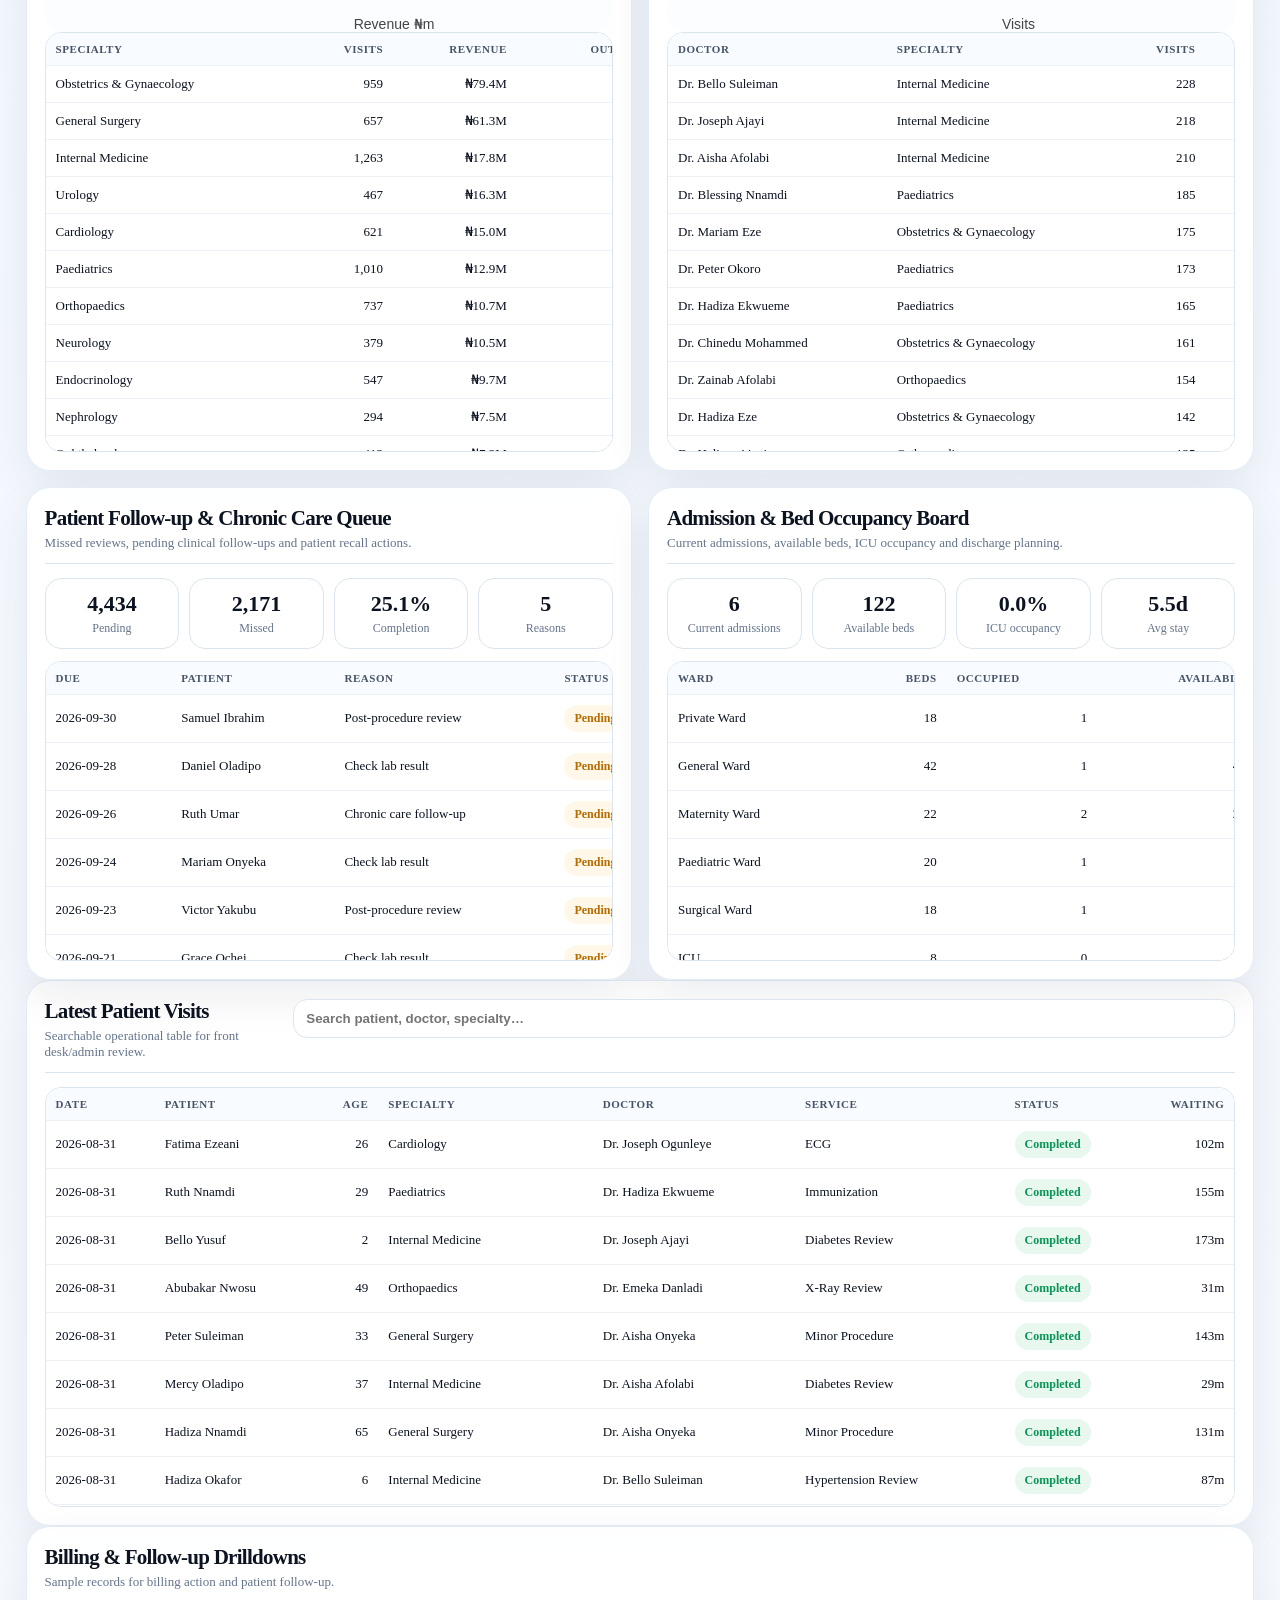
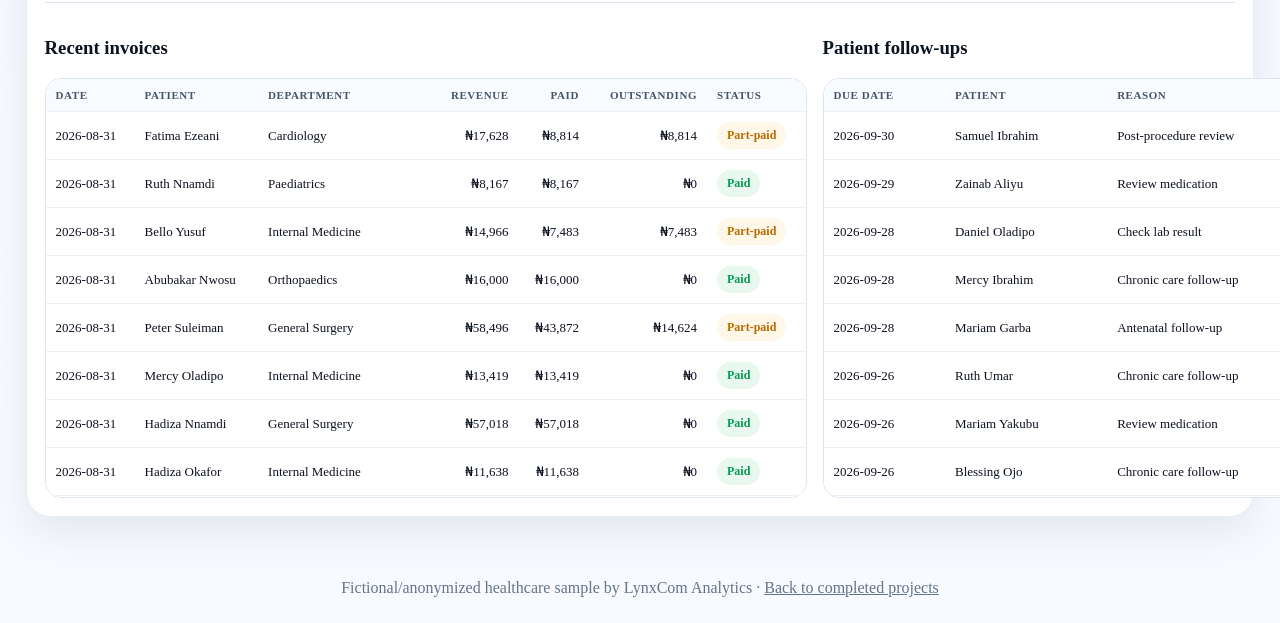
==== commit de01b550: "feat: add hospital dashboard filter drilldowns" ====
--- a/sample2/index.html
+++ b/sample2/index.html
@@ -6,7 +6,7 @@
 <meta name="description" content="Fictional specialist hospital dashboard sample for patient flow, revenue, billing, lab, pharmacy, admissions, roles and follow-up operations.">
 <link rel="preconnect" href="https://cdn.plot.ly">
 <script src="https://cdn.plot.ly/plotly-2.35.2.min.js"></script>
-<link rel="stylesheet" href="assets/styles.css?v=hospital-ops-suite-v5">
+<link rel="stylesheet" href="assets/styles.css?v=hospital-filter-drilldowns-v6">
 </head>
 <body>
 <header class="topbar"><a class="brand" href="../"><img src="../assets/lynxcom-logo.svg" alt="LynxCom Analytics"><span>Healthcare Operations Sample</span></a><nav><a href="login.html">Role demo</a><a href="index.html">Dashboard</a><a href="portal.php">Data Entry Portal</a><a href="../project-samples.php">Projects</a></nav></header>
@@ -25,5 +25,5 @@
 <section class="panel"><div class="panelHead"><div><h2>Latest Patient Visits</h2><p>Searchable operational table for front desk/admin review.</p></div><input id="tableSearch" placeholder="Search patient, doctor, specialty…"></div><div class="tableWrap" id="visitTable"></div></section>
 <section class="panel"><div class="panelHead"><div><h2>Billing & Follow-up Drilldowns</h2><p>Sample records for billing action and patient follow-up.</p></div></div><div class="layout twoGrid"><div><h3>Recent invoices</h3><div class="tableWrap" id="invoiceTable"></div></div><div><h3>Patient follow-ups</h3><div class="tableWrap" id="followupTable"></div></div></div></section>
 </main><div class="listingModal" id="listingModal" aria-hidden="true"><div class="listingBackdrop" onclick="closeListing()"></div><section class="listingDialog" role="dialog" aria-modal="true" aria-labelledby="listingTitle"><button class="modalClose" onclick="closeListing()" aria-label="Close">×</button><span class="eyebrow">Follow-up contact listing</span><h2 id="listingTitle">Contact list</h2><p id="listingLead">Records that need action.</p><div class="tableWrap modalTableWrap" id="listingBody"></div></section></div><footer class="footer">Fictional/anonymized healthcare sample by LynxCom Analytics · <a href="../project-samples.php">Back to completed projects</a></footer>
-<script src="assets/app.js?v=hospital-ops-suite-v5"></script>
+<script src="assets/app.js?v=hospital-filter-drilldowns-v6"></script>
 </body></html>
--- a/sample2/assets/styles.css
+++ b/sample2/assets/styles.css
@@ -24,3 +24,7 @@
 
 /* hospital ops suite v5: management-useful dashboard modules, no KPI targets */
 .execBrief{display:grid;grid-template-columns:minmax(0,1.1fr) minmax(340px,.9fr);gap:16px;margin:16px 0}.briefMain{background:linear-gradient(135deg,#fff,#f6fbff);border:1px solid rgba(11,92,173,.12);box-shadow:0 18px 52px rgba(7,25,54,.09);border-radius:28px;padding:20px}.briefMain h2{margin:8px 0 8px;font-size:clamp(24px,3vw,42px);letter-spacing:-.045em}.briefMain p{color:#667085;line-height:1.55}.briefNumbers{display:grid;grid-template-columns:repeat(4,minmax(0,1fr));gap:10px;margin-top:14px}.briefNumbers div{border:1px solid #dde8f5;border-radius:18px;padding:12px;background:#fff}.briefNumbers b{font-size:22px;display:block}.briefNumbers span{font-size:12px;color:#667085}.briefActions{display:grid;gap:10px}.briefAction{display:grid;grid-template-columns:auto 1fr auto;align-items:center;gap:10px;background:#fff;border:1px solid #dde8f5;border-radius:18px;padding:13px;box-shadow:0 12px 30px rgba(7,25,54,.06);cursor:pointer}.briefAction:hover{border-color:#0b5cad;transform:translateY(-2px)}.briefRank{width:34px;height:34px;border-radius:12px;display:grid;place-items:center;background:#eaf3ff;color:#0b5cad;font-weight:950}.briefAction b{display:block}.briefAction span{font-size:12px;color:#667085}.briefAction strong{font-size:18px}.opsModules{display:grid;gap:16px}.widePanel{grid-column:1/-1}.funnel{display:grid;grid-template-columns:repeat(5,minmax(0,1fr));gap:10px;align-items:stretch}.funnelStep{position:relative;border:1px solid #dbe7f5;background:linear-gradient(180deg,#fff,#f9fcff);border-radius:20px;padding:15px;overflow:hidden}.funnelStep:after{content:"";position:absolute;right:-14px;top:50%;width:30px;height:30px;transform:translateY(-50%) rotate(45deg);background:#f9fcff;border-top:1px solid #dbe7f5;border-right:1px solid #dbe7f5}.funnelStep:last-child:after{display:none}.funnelStep b{display:block;color:#667085;text-transform:uppercase;letter-spacing:.07em;font-size:11px}.funnelStep strong{display:block;font-size:clamp(20px,2.2vw,34px);margin:8px 0 4px}.funnelStep span{font-size:12px;color:#667085}.priorityGrid{display:grid;grid-template-columns:repeat(3,minmax(0,1fr));gap:12px}.priorityCard{border-radius:20px;padding:14px;border:1px solid #dde8f5;background:#fff}.priorityCard.high{border-color:#fecdca;background:#fff6f5}.priorityCard.medium{border-color:#fedf89;background:#fffbeb}.priorityCard.low{border-color:#abefc6;background:#f6fef9}.priorityCard h3{margin:0 0 8px}.priorityCard ul{margin:0;padding-left:18px;color:#344054;line-height:1.5}.wardBars{display:grid;gap:10px}.wardBar{display:grid;grid-template-columns:150px 1fr 82px;gap:10px;align-items:center}.barTrack{height:12px;border-radius:999px;background:#e8eff7;overflow:hidden}.barTrack i{display:block;height:100%;width:var(--w);border-radius:inherit;background:linear-gradient(90deg,#12b6d8,#0b5cad)}.taskBoard{display:grid;grid-template-columns:repeat(5,minmax(0,1fr));gap:10px}.taskLane{background:#f8fbff;border:1px solid #dbe7f5;border-radius:20px;padding:12px;min-height:210px}.taskLane h3{margin:0 0 10px;font-size:15px}.taskCard{background:#fff;border:1px solid #dce7f3;border-radius:16px;padding:10px;margin-bottom:9px;box-shadow:0 8px 20px rgba(7,25,54,.05)}.taskCard b{display:block}.taskCard span,.taskCard em{font-style:normal;font-size:12px;color:#667085;display:block;margin-top:3px}.qualityGrid,.valueGrid{display:grid;grid-template-columns:repeat(4,minmax(0,1fr));gap:12px}.qualityCard,.valueCard{border:1px solid #dbe7f5;background:#fff;border-radius:20px;padding:14px}.qualityCard b,.valueCard b{display:block;font-size:22px}.qualityCard span,.valueCard span{font-size:13px;color:#667085}.exportBar{display:flex;gap:10px;flex-wrap:wrap;margin-top:12px}.exportBar button{border:1px solid #cfe0f2;background:#fff;color:#0b5cad;border-radius:14px;padding:10px 13px;font-weight:900;cursor:pointer}.exportBar button:hover{background:#0b5cad;color:#fff}.doctorQueue{display:grid;grid-template-columns:minmax(0,1fr) minmax(320px,.8fr);gap:14px}.doctorQueueCard{display:grid;grid-template-columns:1fr auto;gap:10px;border:1px solid #dbe7f5;background:#fff;border-radius:16px;padding:11px;margin-bottom:8px;cursor:pointer}.doctorQueueCard:hover{border-color:#0b5cad}.doctorQueueCard b{display:block}.doctorQueueCard span{font-size:12px;color:#667085}.kpiTarget{display:none!important}.commandPanel .spotText p{max-width:780px}.deptNotice{display:flex;justify-content:space-between;gap:10px;align-items:center;background:#eef6ff;border:1px solid #d7e9ff;color:#1849a9;border-radius:18px;padding:12px;margin:8px 0 14px;font-weight:900}.deptNotice button{border:0;background:#0b5cad;color:#fff;border-radius:12px;padding:8px 11px;font-weight:900;cursor:pointer}@media(max-width:1200px){.execBrief,.doctorQueue{grid-template-columns:1fr}.funnel,.taskBoard{grid-template-columns:repeat(2,minmax(0,1fr))}.qualityGrid,.valueGrid{grid-template-columns:repeat(2,minmax(0,1fr))}}@media(max-width:720px){.briefNumbers,.priorityGrid,.funnel,.taskBoard,.qualityGrid,.valueGrid{grid-template-columns:1fr}.wardBar{grid-template-columns:1fr}.briefAction{grid-template-columns:auto 1fr}.briefAction strong{grid-column:2}.exportBar button{width:100%}}
+
+
+/* hospital filter drilldowns v6 */
+.filterDrilldown{display:grid;grid-template-columns:1fr 1fr 1fr;gap:12px;margin:-4px 0 16px}.filterInsight{position:relative;overflow:hidden;border:1px solid rgba(11,92,173,.13);background:linear-gradient(180deg,#fff,#f8fbff);border-radius:22px;padding:15px;box-shadow:0 14px 38px rgba(7,25,54,.07)}.filterInsight:before{content:"";position:absolute;inset:0 0 auto;height:4px;background:linear-gradient(90deg,var(--accent,#0b5cad),rgba(18,182,216,.35))}.filterInsight h3{margin:3px 0 8px;font-size:16px;letter-spacing:-.02em}.filterInsight .fiValue{display:flex;align-items:baseline;gap:8px;flex-wrap:wrap}.filterInsight strong{font-size:clamp(22px,2.4vw,34px);letter-spacing:-.04em}.filterInsight p{margin:7px 0 0;color:#667085;font-size:13px;line-height:1.42}.fiStats{display:grid;grid-template-columns:repeat(3,minmax(0,1fr));gap:7px;margin-top:11px}.fiStats div{background:#fff;border:1px solid #e0eaf5;border-radius:13px;padding:8px}.fiStats b{display:block;font-size:16px}.fiStats span{display:block;color:#667085;font-size:11px;margin-top:2px}.filterActions{display:flex;gap:7px;flex-wrap:wrap;margin-top:11px}.filterActions button{border:1px solid #cfe0f2;background:#fff;color:#0b5cad;border-radius:12px;padding:8px 10px;font-size:12px;font-weight:900;cursor:pointer}.filterActions button:hover{background:#0b5cad;color:#fff}.filterPulse{animation:filterPulse .9s ease}@keyframes filterPulse{0%{box-shadow:0 0 0 0 rgba(11,92,173,.25)}100%{box-shadow:0 14px 38px rgba(7,25,54,.07)}}.focusBadge{display:inline-flex;align-items:center;gap:6px;border-radius:999px;padding:6px 9px;font-weight:900;font-size:11px;background:#eef4ff;color:#1849a9}.focusBadge.clinical{background:#ecfdf3;color:#067647}.focusBadge.finance{background:#fff7ed;color:#c2410c}.focusBadge.lab{background:#f4f0ff;color:#5925dc}.focusBadge.owner{background:#eaf3ff;color:#0b5cad}.linkedFilterNote{margin-top:10px;border:1px dashed #bad7f5;background:#f5faff;color:#1849a9;border-radius:14px;padding:9px;font-size:12px;font-weight:800}@media(max-width:1100px){.filterDrilldown{grid-template-columns:1fr}}@media(max-width:720px){.fiStats{grid-template-columns:1fr 1fr}.filterActions button{flex:1 1 100%}}
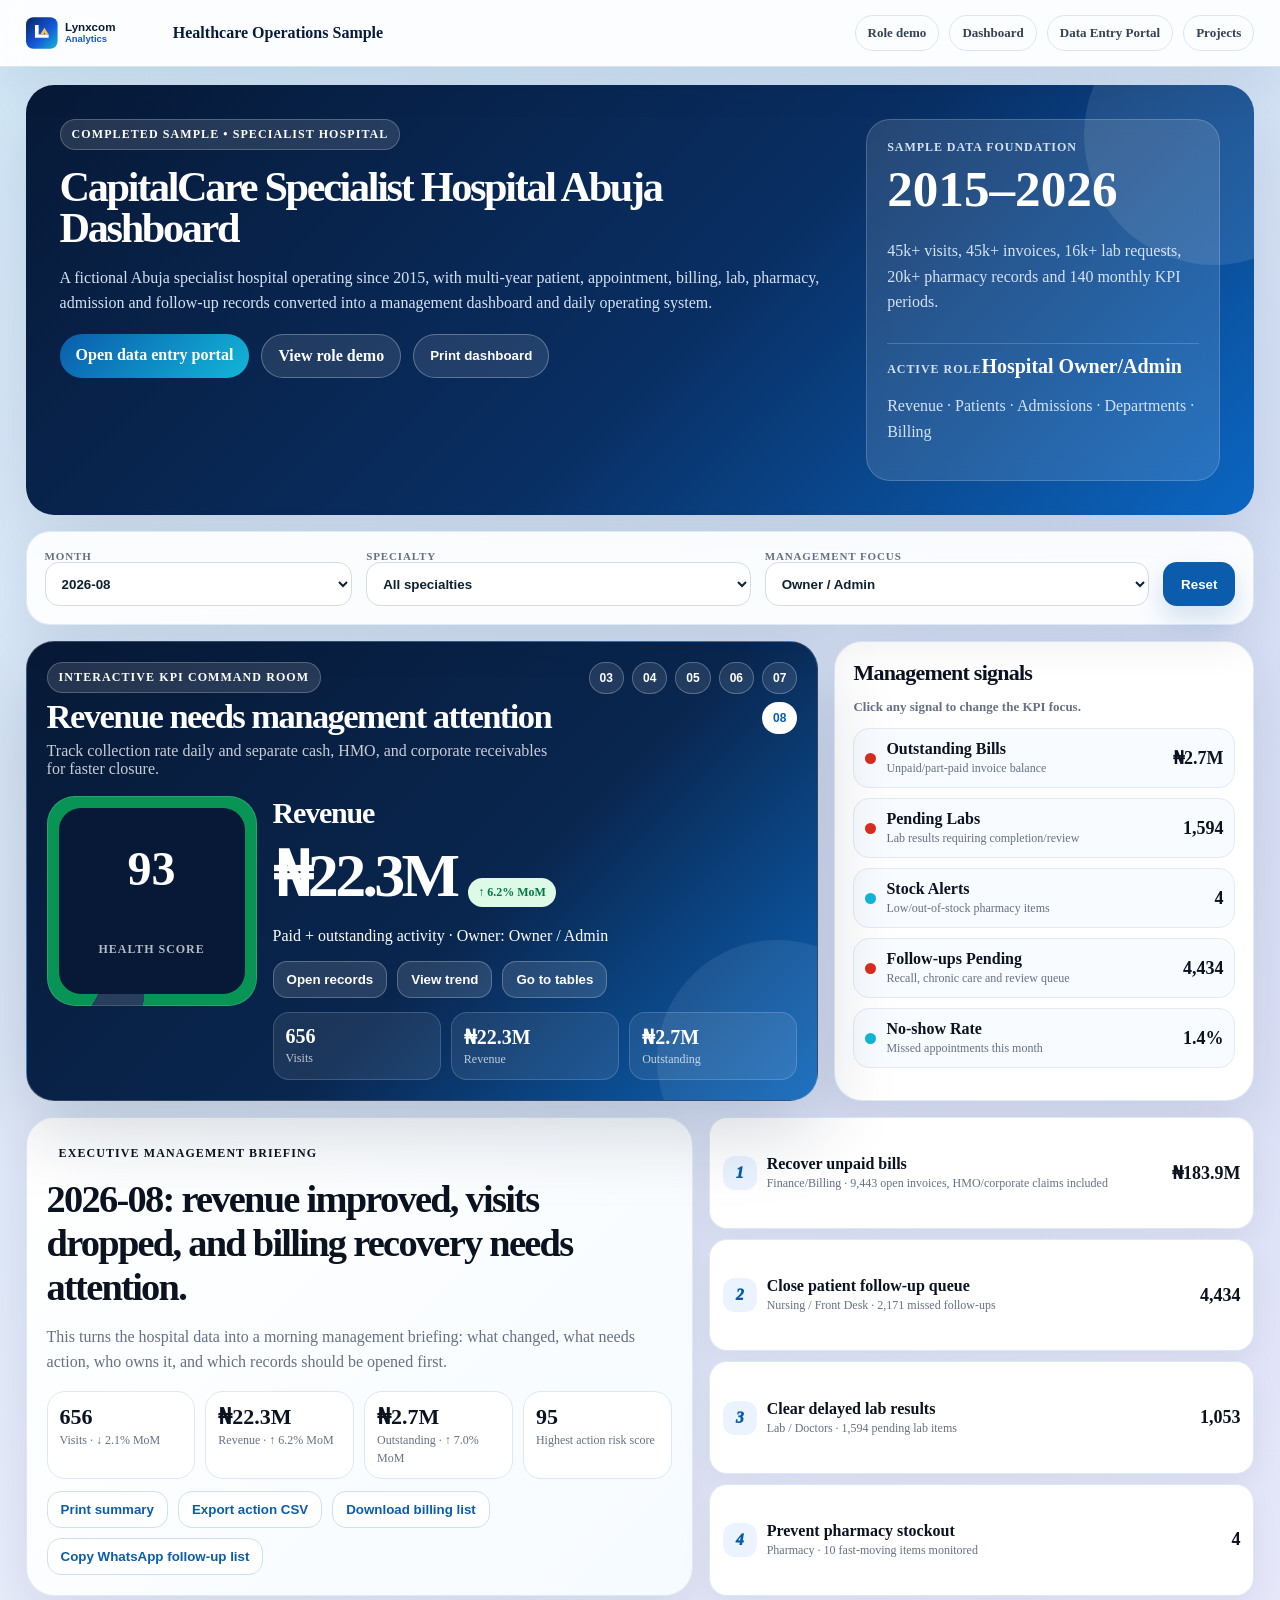
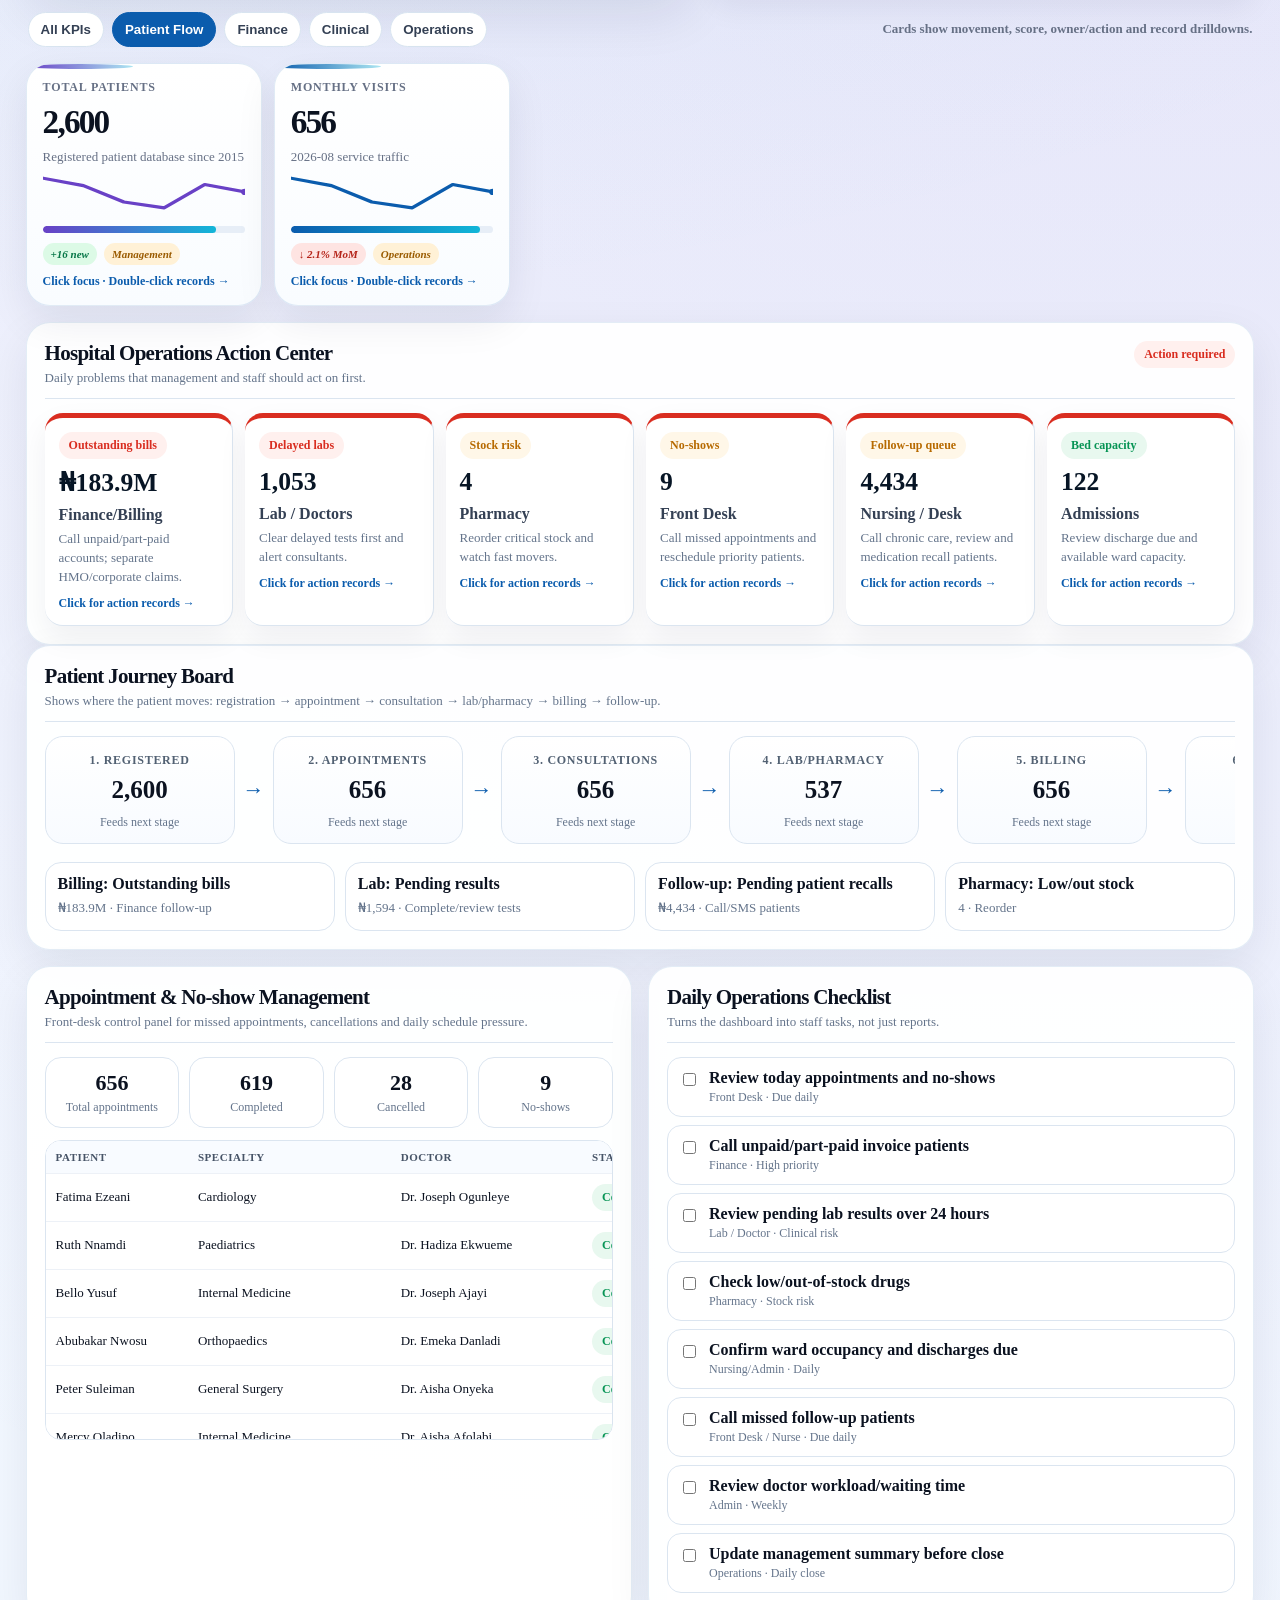
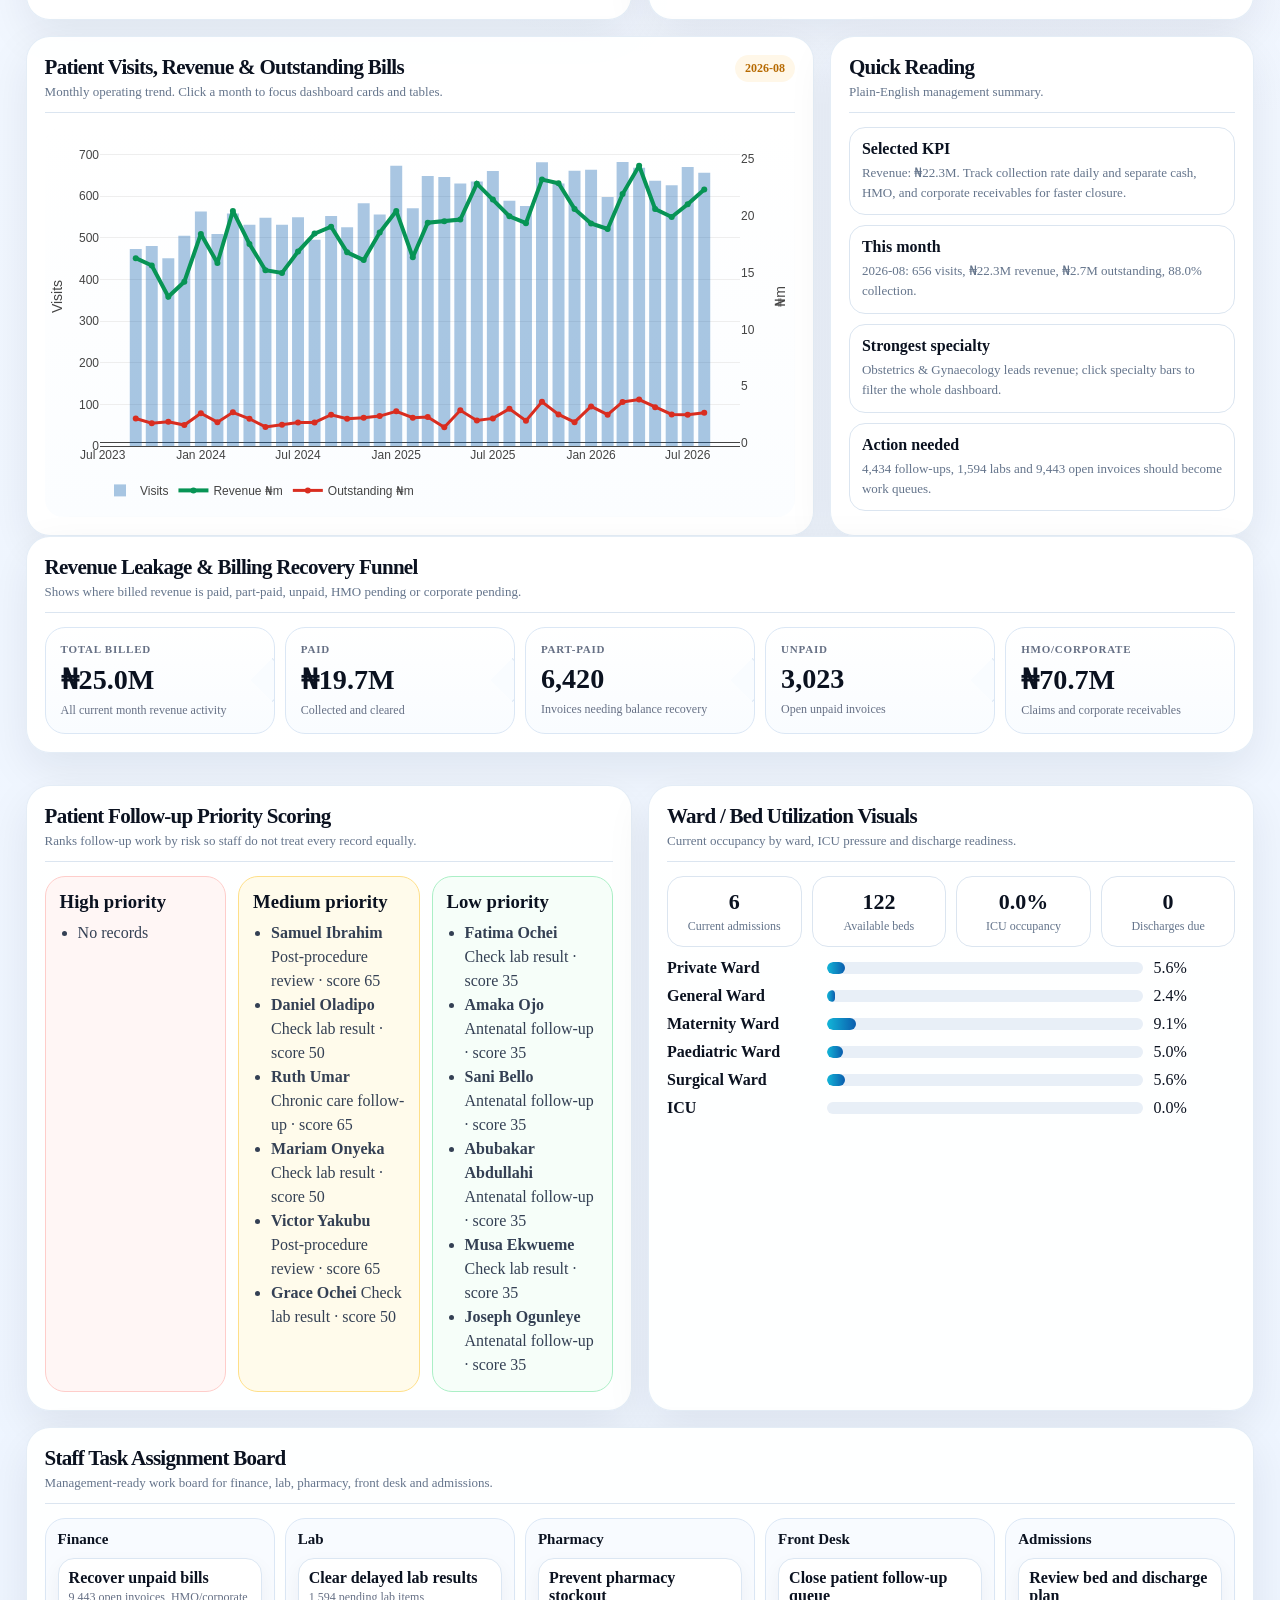
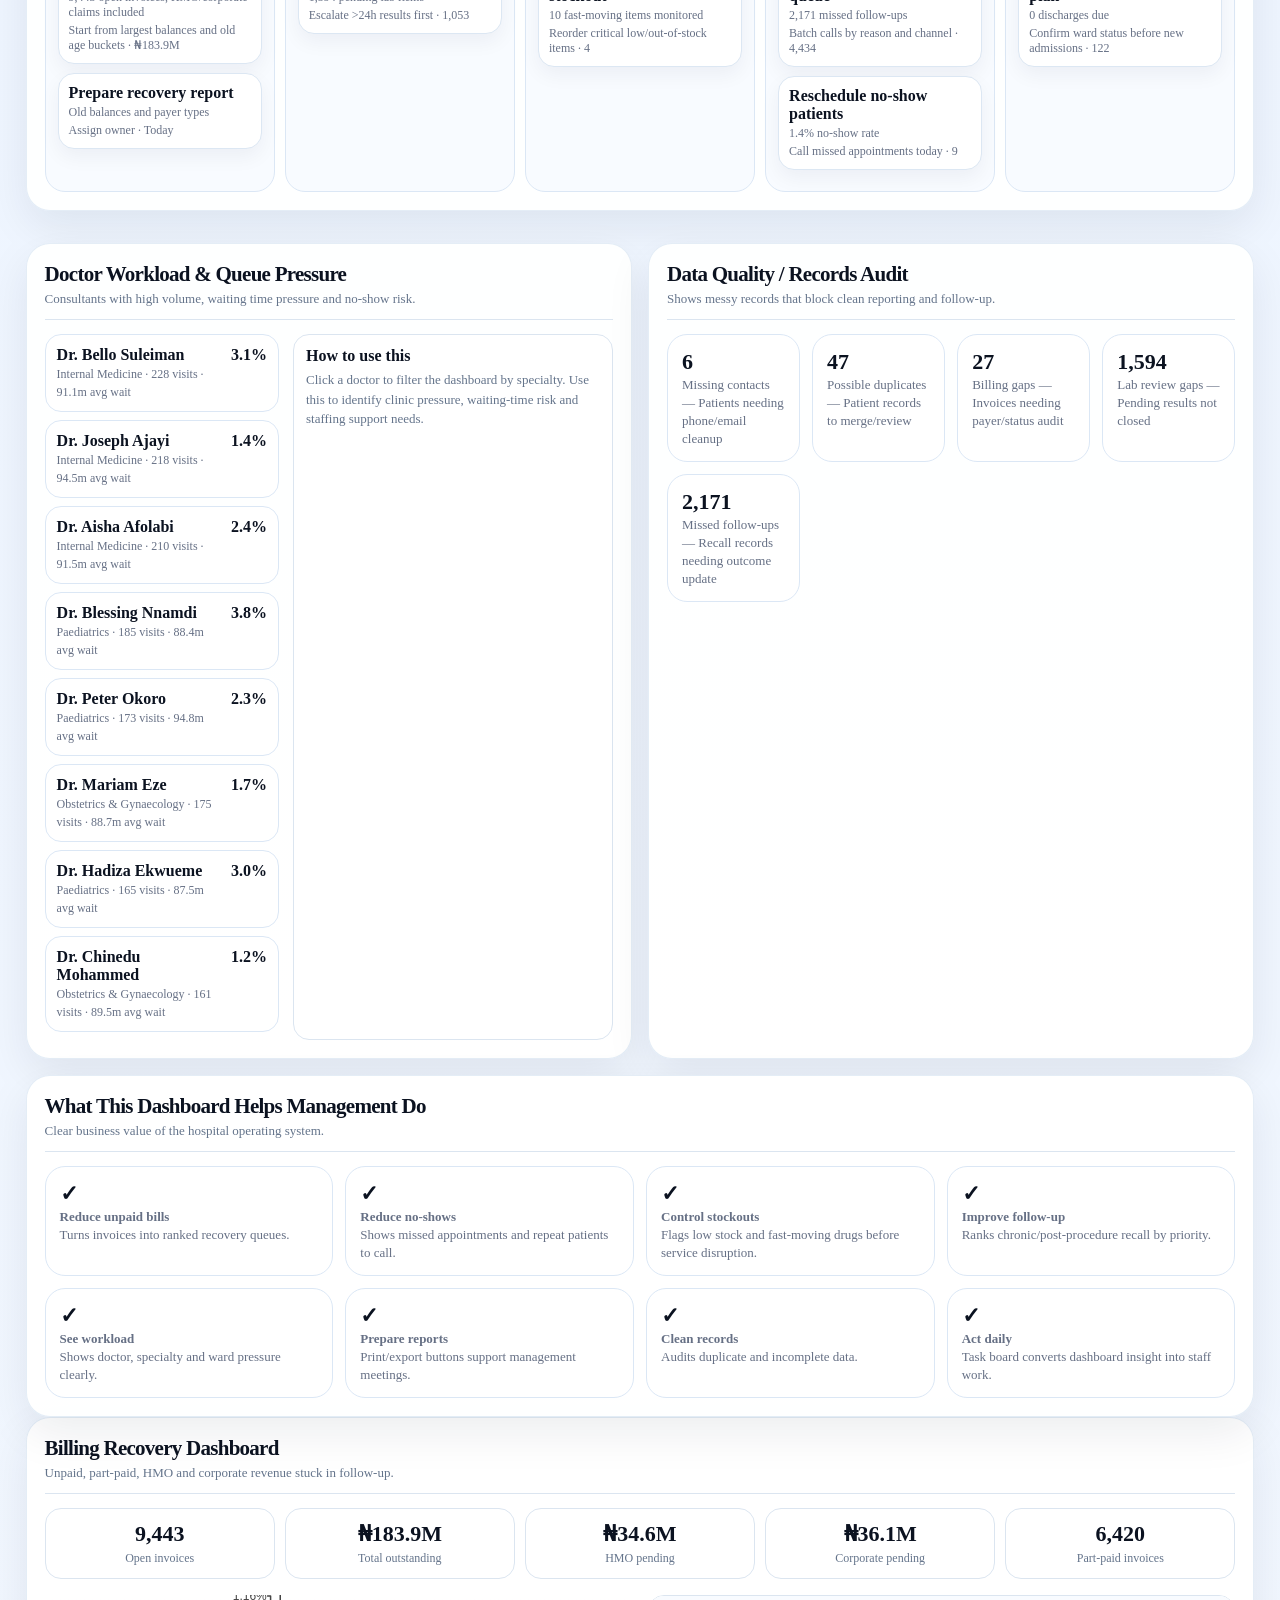
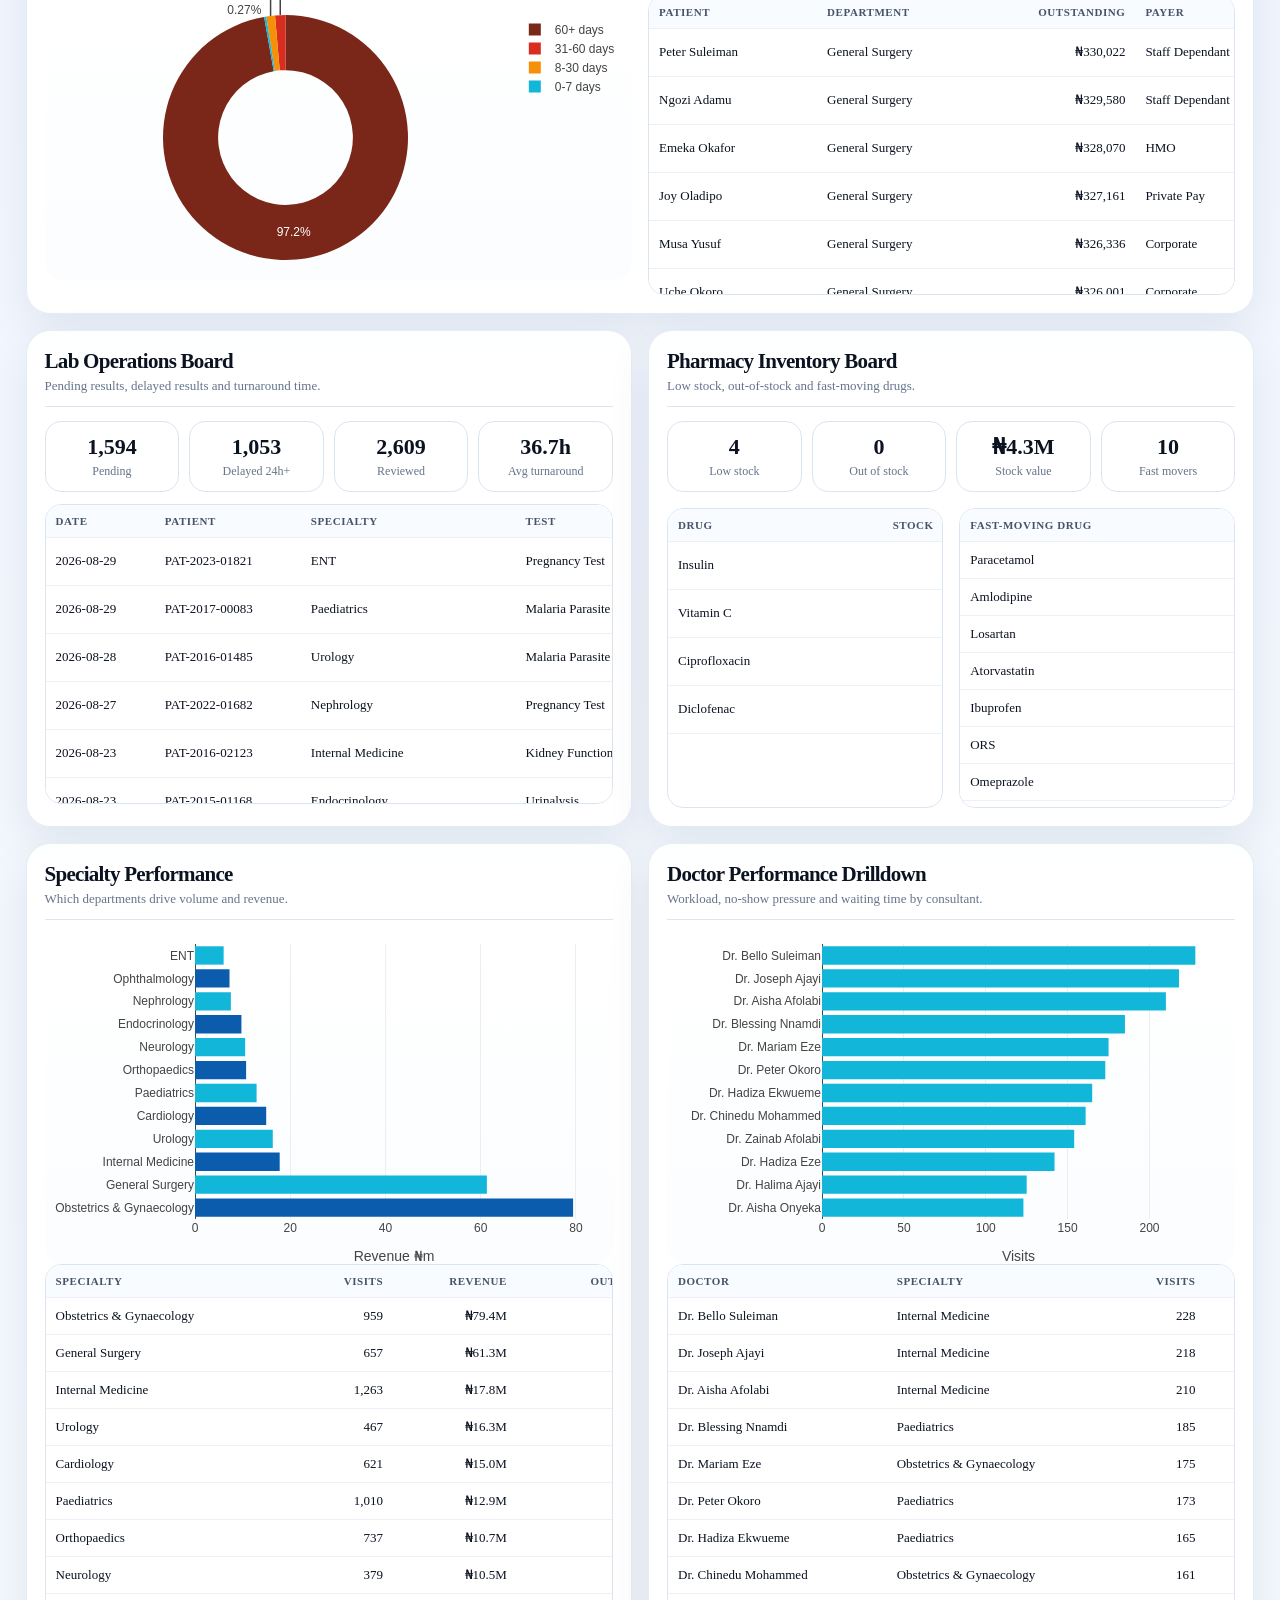
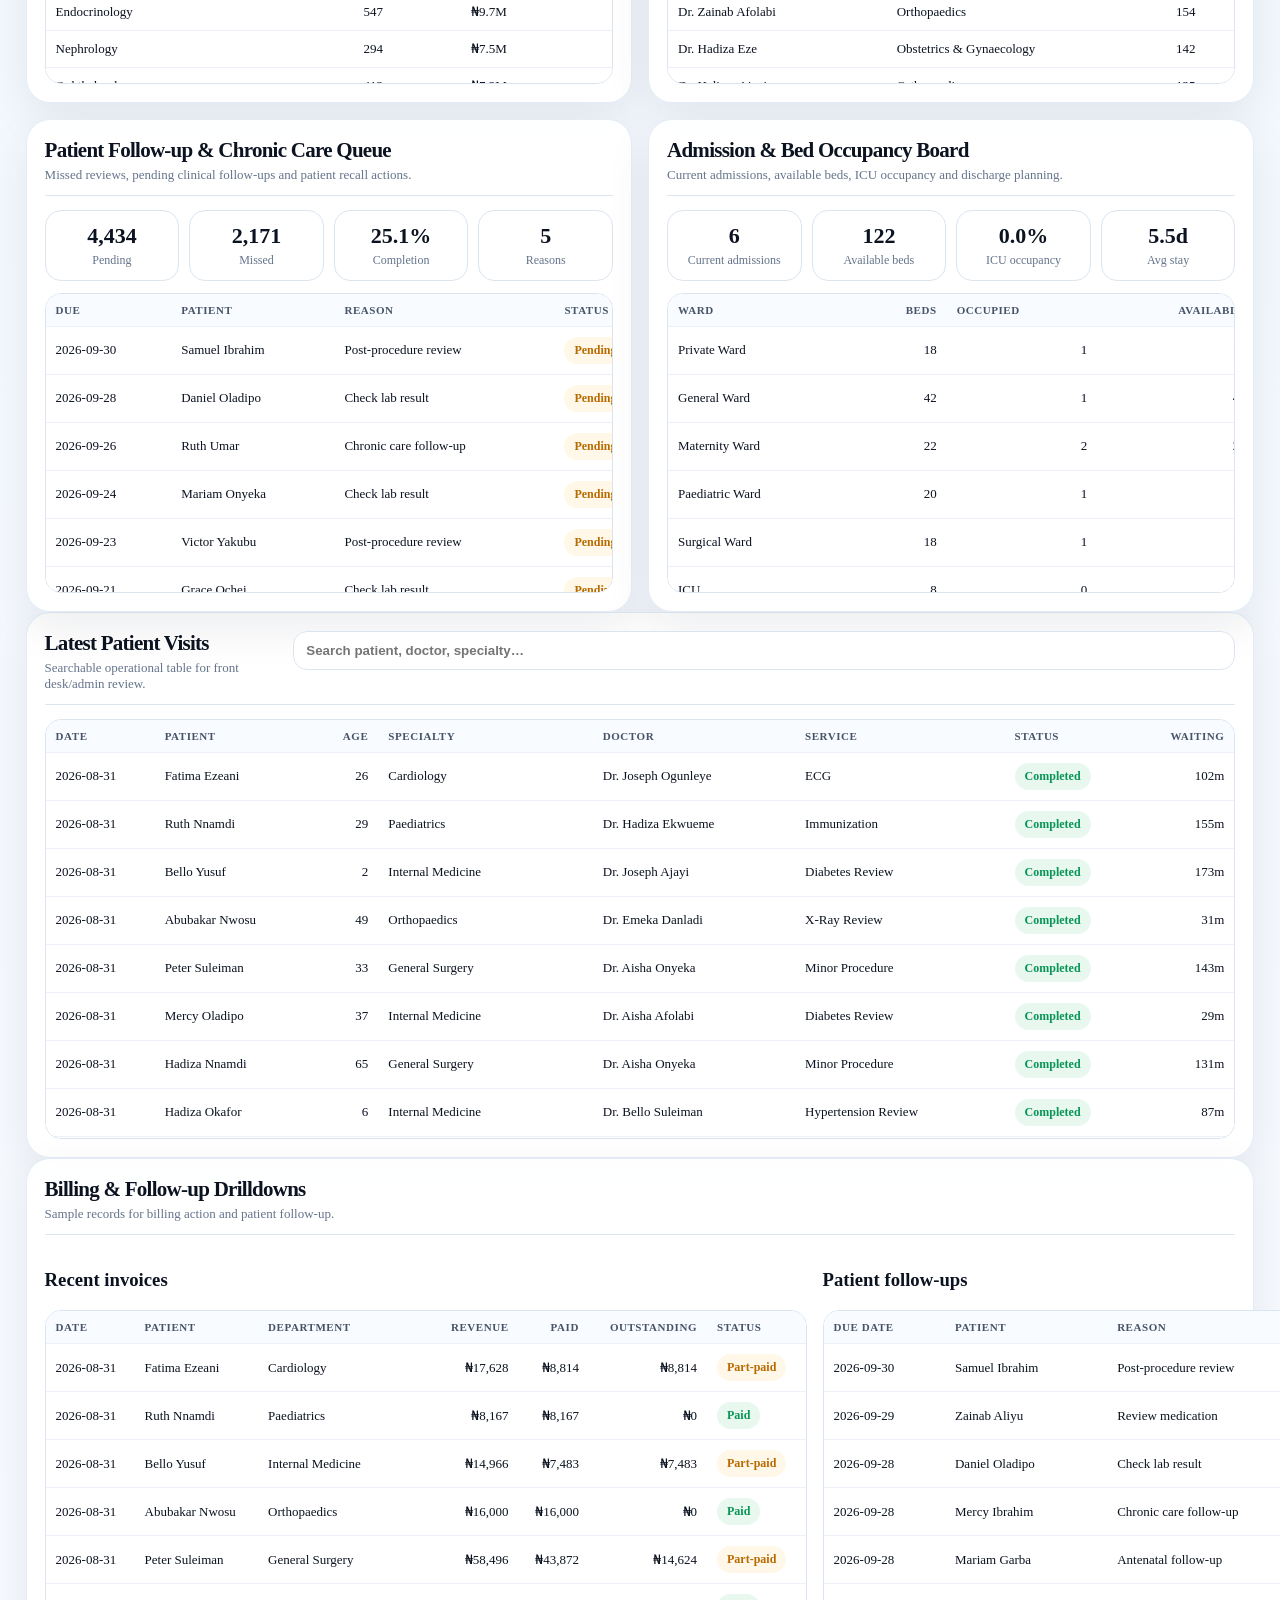
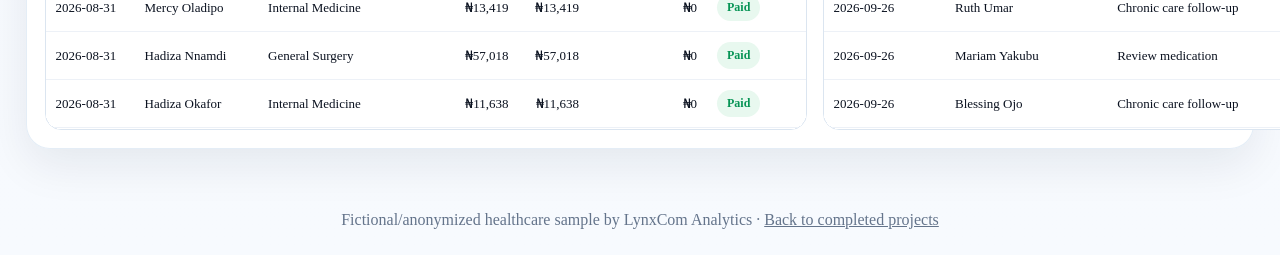
==== commit 88d8e394: "revert: remove hospital filter drilldown update" ====
--- a/sample2/index.html
+++ b/sample2/index.html
@@ -6,7 +6,7 @@
 <meta name="description" content="Fictional specialist hospital dashboard sample for patient flow, revenue, billing, lab, pharmacy, admissions, roles and follow-up operations.">
 <link rel="preconnect" href="https://cdn.plot.ly">
 <script src="https://cdn.plot.ly/plotly-2.35.2.min.js"></script>
-<link rel="stylesheet" href="assets/styles.css?v=hospital-filter-drilldowns-v6">
+<link rel="stylesheet" href="assets/styles.css?v=hospital-ops-suite-v5">
 </head>
 <body>
 <header class="topbar"><a class="brand" href="../"><img src="../assets/lynxcom-logo.svg" alt="LynxCom Analytics"><span>Healthcare Operations Sample</span></a><nav><a href="login.html">Role demo</a><a href="index.html">Dashboard</a><a href="portal.php">Data Entry Portal</a><a href="../project-samples.php">Projects</a></nav></header>
@@ -25,5 +25,5 @@
 <section class="panel"><div class="panelHead"><div><h2>Latest Patient Visits</h2><p>Searchable operational table for front desk/admin review.</p></div><input id="tableSearch" placeholder="Search patient, doctor, specialty…"></div><div class="tableWrap" id="visitTable"></div></section>
 <section class="panel"><div class="panelHead"><div><h2>Billing & Follow-up Drilldowns</h2><p>Sample records for billing action and patient follow-up.</p></div></div><div class="layout twoGrid"><div><h3>Recent invoices</h3><div class="tableWrap" id="invoiceTable"></div></div><div><h3>Patient follow-ups</h3><div class="tableWrap" id="followupTable"></div></div></div></section>
 </main><div class="listingModal" id="listingModal" aria-hidden="true"><div class="listingBackdrop" onclick="closeListing()"></div><section class="listingDialog" role="dialog" aria-modal="true" aria-labelledby="listingTitle"><button class="modalClose" onclick="closeListing()" aria-label="Close">×</button><span class="eyebrow">Follow-up contact listing</span><h2 id="listingTitle">Contact list</h2><p id="listingLead">Records that need action.</p><div class="tableWrap modalTableWrap" id="listingBody"></div></section></div><footer class="footer">Fictional/anonymized healthcare sample by LynxCom Analytics · <a href="../project-samples.php">Back to completed projects</a></footer>
-<script src="assets/app.js?v=hospital-filter-drilldowns-v6"></script>
+<script src="assets/app.js?v=hospital-ops-suite-v5"></script>
 </body></html>
--- a/sample2/assets/styles.css
+++ b/sample2/assets/styles.css
@@ -24,7 +24,3 @@
 
 /* hospital ops suite v5: management-useful dashboard modules, no KPI targets */
 .execBrief{display:grid;grid-template-columns:minmax(0,1.1fr) minmax(340px,.9fr);gap:16px;margin:16px 0}.briefMain{background:linear-gradient(135deg,#fff,#f6fbff);border:1px solid rgba(11,92,173,.12);box-shadow:0 18px 52px rgba(7,25,54,.09);border-radius:28px;padding:20px}.briefMain h2{margin:8px 0 8px;font-size:clamp(24px,3vw,42px);letter-spacing:-.045em}.briefMain p{color:#667085;line-height:1.55}.briefNumbers{display:grid;grid-template-columns:repeat(4,minmax(0,1fr));gap:10px;margin-top:14px}.briefNumbers div{border:1px solid #dde8f5;border-radius:18px;padding:12px;background:#fff}.briefNumbers b{font-size:22px;display:block}.briefNumbers span{font-size:12px;color:#667085}.briefActions{display:grid;gap:10px}.briefAction{display:grid;grid-template-columns:auto 1fr auto;align-items:center;gap:10px;background:#fff;border:1px solid #dde8f5;border-radius:18px;padding:13px;box-shadow:0 12px 30px rgba(7,25,54,.06);cursor:pointer}.briefAction:hover{border-color:#0b5cad;transform:translateY(-2px)}.briefRank{width:34px;height:34px;border-radius:12px;display:grid;place-items:center;background:#eaf3ff;color:#0b5cad;font-weight:950}.briefAction b{display:block}.briefAction span{font-size:12px;color:#667085}.briefAction strong{font-size:18px}.opsModules{display:grid;gap:16px}.widePanel{grid-column:1/-1}.funnel{display:grid;grid-template-columns:repeat(5,minmax(0,1fr));gap:10px;align-items:stretch}.funnelStep{position:relative;border:1px solid #dbe7f5;background:linear-gradient(180deg,#fff,#f9fcff);border-radius:20px;padding:15px;overflow:hidden}.funnelStep:after{content:"";position:absolute;right:-14px;top:50%;width:30px;height:30px;transform:translateY(-50%) rotate(45deg);background:#f9fcff;border-top:1px solid #dbe7f5;border-right:1px solid #dbe7f5}.funnelStep:last-child:after{display:none}.funnelStep b{display:block;color:#667085;text-transform:uppercase;letter-spacing:.07em;font-size:11px}.funnelStep strong{display:block;font-size:clamp(20px,2.2vw,34px);margin:8px 0 4px}.funnelStep span{font-size:12px;color:#667085}.priorityGrid{display:grid;grid-template-columns:repeat(3,minmax(0,1fr));gap:12px}.priorityCard{border-radius:20px;padding:14px;border:1px solid #dde8f5;background:#fff}.priorityCard.high{border-color:#fecdca;background:#fff6f5}.priorityCard.medium{border-color:#fedf89;background:#fffbeb}.priorityCard.low{border-color:#abefc6;background:#f6fef9}.priorityCard h3{margin:0 0 8px}.priorityCard ul{margin:0;padding-left:18px;color:#344054;line-height:1.5}.wardBars{display:grid;gap:10px}.wardBar{display:grid;grid-template-columns:150px 1fr 82px;gap:10px;align-items:center}.barTrack{height:12px;border-radius:999px;background:#e8eff7;overflow:hidden}.barTrack i{display:block;height:100%;width:var(--w);border-radius:inherit;background:linear-gradient(90deg,#12b6d8,#0b5cad)}.taskBoard{display:grid;grid-template-columns:repeat(5,minmax(0,1fr));gap:10px}.taskLane{background:#f8fbff;border:1px solid #dbe7f5;border-radius:20px;padding:12px;min-height:210px}.taskLane h3{margin:0 0 10px;font-size:15px}.taskCard{background:#fff;border:1px solid #dce7f3;border-radius:16px;padding:10px;margin-bottom:9px;box-shadow:0 8px 20px rgba(7,25,54,.05)}.taskCard b{display:block}.taskCard span,.taskCard em{font-style:normal;font-size:12px;color:#667085;display:block;margin-top:3px}.qualityGrid,.valueGrid{display:grid;grid-template-columns:repeat(4,minmax(0,1fr));gap:12px}.qualityCard,.valueCard{border:1px solid #dbe7f5;background:#fff;border-radius:20px;padding:14px}.qualityCard b,.valueCard b{display:block;font-size:22px}.qualityCard span,.valueCard span{font-size:13px;color:#667085}.exportBar{display:flex;gap:10px;flex-wrap:wrap;margin-top:12px}.exportBar button{border:1px solid #cfe0f2;background:#fff;color:#0b5cad;border-radius:14px;padding:10px 13px;font-weight:900;cursor:pointer}.exportBar button:hover{background:#0b5cad;color:#fff}.doctorQueue{display:grid;grid-template-columns:minmax(0,1fr) minmax(320px,.8fr);gap:14px}.doctorQueueCard{display:grid;grid-template-columns:1fr auto;gap:10px;border:1px solid #dbe7f5;background:#fff;border-radius:16px;padding:11px;margin-bottom:8px;cursor:pointer}.doctorQueueCard:hover{border-color:#0b5cad}.doctorQueueCard b{display:block}.doctorQueueCard span{font-size:12px;color:#667085}.kpiTarget{display:none!important}.commandPanel .spotText p{max-width:780px}.deptNotice{display:flex;justify-content:space-between;gap:10px;align-items:center;background:#eef6ff;border:1px solid #d7e9ff;color:#1849a9;border-radius:18px;padding:12px;margin:8px 0 14px;font-weight:900}.deptNotice button{border:0;background:#0b5cad;color:#fff;border-radius:12px;padding:8px 11px;font-weight:900;cursor:pointer}@media(max-width:1200px){.execBrief,.doctorQueue{grid-template-columns:1fr}.funnel,.taskBoard{grid-template-columns:repeat(2,minmax(0,1fr))}.qualityGrid,.valueGrid{grid-template-columns:repeat(2,minmax(0,1fr))}}@media(max-width:720px){.briefNumbers,.priorityGrid,.funnel,.taskBoard,.qualityGrid,.valueGrid{grid-template-columns:1fr}.wardBar{grid-template-columns:1fr}.briefAction{grid-template-columns:auto 1fr}.briefAction strong{grid-column:2}.exportBar button{width:100%}}
-
-
-/* hospital filter drilldowns v6 */
-.filterDrilldown{display:grid;grid-template-columns:1fr 1fr 1fr;gap:12px;margin:-4px 0 16px}.filterInsight{position:relative;overflow:hidden;border:1px solid rgba(11,92,173,.13);background:linear-gradient(180deg,#fff,#f8fbff);border-radius:22px;padding:15px;box-shadow:0 14px 38px rgba(7,25,54,.07)}.filterInsight:before{content:"";position:absolute;inset:0 0 auto;height:4px;background:linear-gradient(90deg,var(--accent,#0b5cad),rgba(18,182,216,.35))}.filterInsight h3{margin:3px 0 8px;font-size:16px;letter-spacing:-.02em}.filterInsight .fiValue{display:flex;align-items:baseline;gap:8px;flex-wrap:wrap}.filterInsight strong{font-size:clamp(22px,2.4vw,34px);letter-spacing:-.04em}.filterInsight p{margin:7px 0 0;color:#667085;font-size:13px;line-height:1.42}.fiStats{display:grid;grid-template-columns:repeat(3,minmax(0,1fr));gap:7px;margin-top:11px}.fiStats div{background:#fff;border:1px solid #e0eaf5;border-radius:13px;padding:8px}.fiStats b{display:block;font-size:16px}.fiStats span{display:block;color:#667085;font-size:11px;margin-top:2px}.filterActions{display:flex;gap:7px;flex-wrap:wrap;margin-top:11px}.filterActions button{border:1px solid #cfe0f2;background:#fff;color:#0b5cad;border-radius:12px;padding:8px 10px;font-size:12px;font-weight:900;cursor:pointer}.filterActions button:hover{background:#0b5cad;color:#fff}.filterPulse{animation:filterPulse .9s ease}@keyframes filterPulse{0%{box-shadow:0 0 0 0 rgba(11,92,173,.25)}100%{box-shadow:0 14px 38px rgba(7,25,54,.07)}}.focusBadge{display:inline-flex;align-items:center;gap:6px;border-radius:999px;padding:6px 9px;font-weight:900;font-size:11px;background:#eef4ff;color:#1849a9}.focusBadge.clinical{background:#ecfdf3;color:#067647}.focusBadge.finance{background:#fff7ed;color:#c2410c}.focusBadge.lab{background:#f4f0ff;color:#5925dc}.focusBadge.owner{background:#eaf3ff;color:#0b5cad}.linkedFilterNote{margin-top:10px;border:1px dashed #bad7f5;background:#f5faff;color:#1849a9;border-radius:14px;padding:9px;font-size:12px;font-weight:800}@media(max-width:1100px){.filterDrilldown{grid-template-columns:1fr}}@media(max-width:720px){.fiStats{grid-template-columns:1fr 1fr}.filterActions button{flex:1 1 100%}}
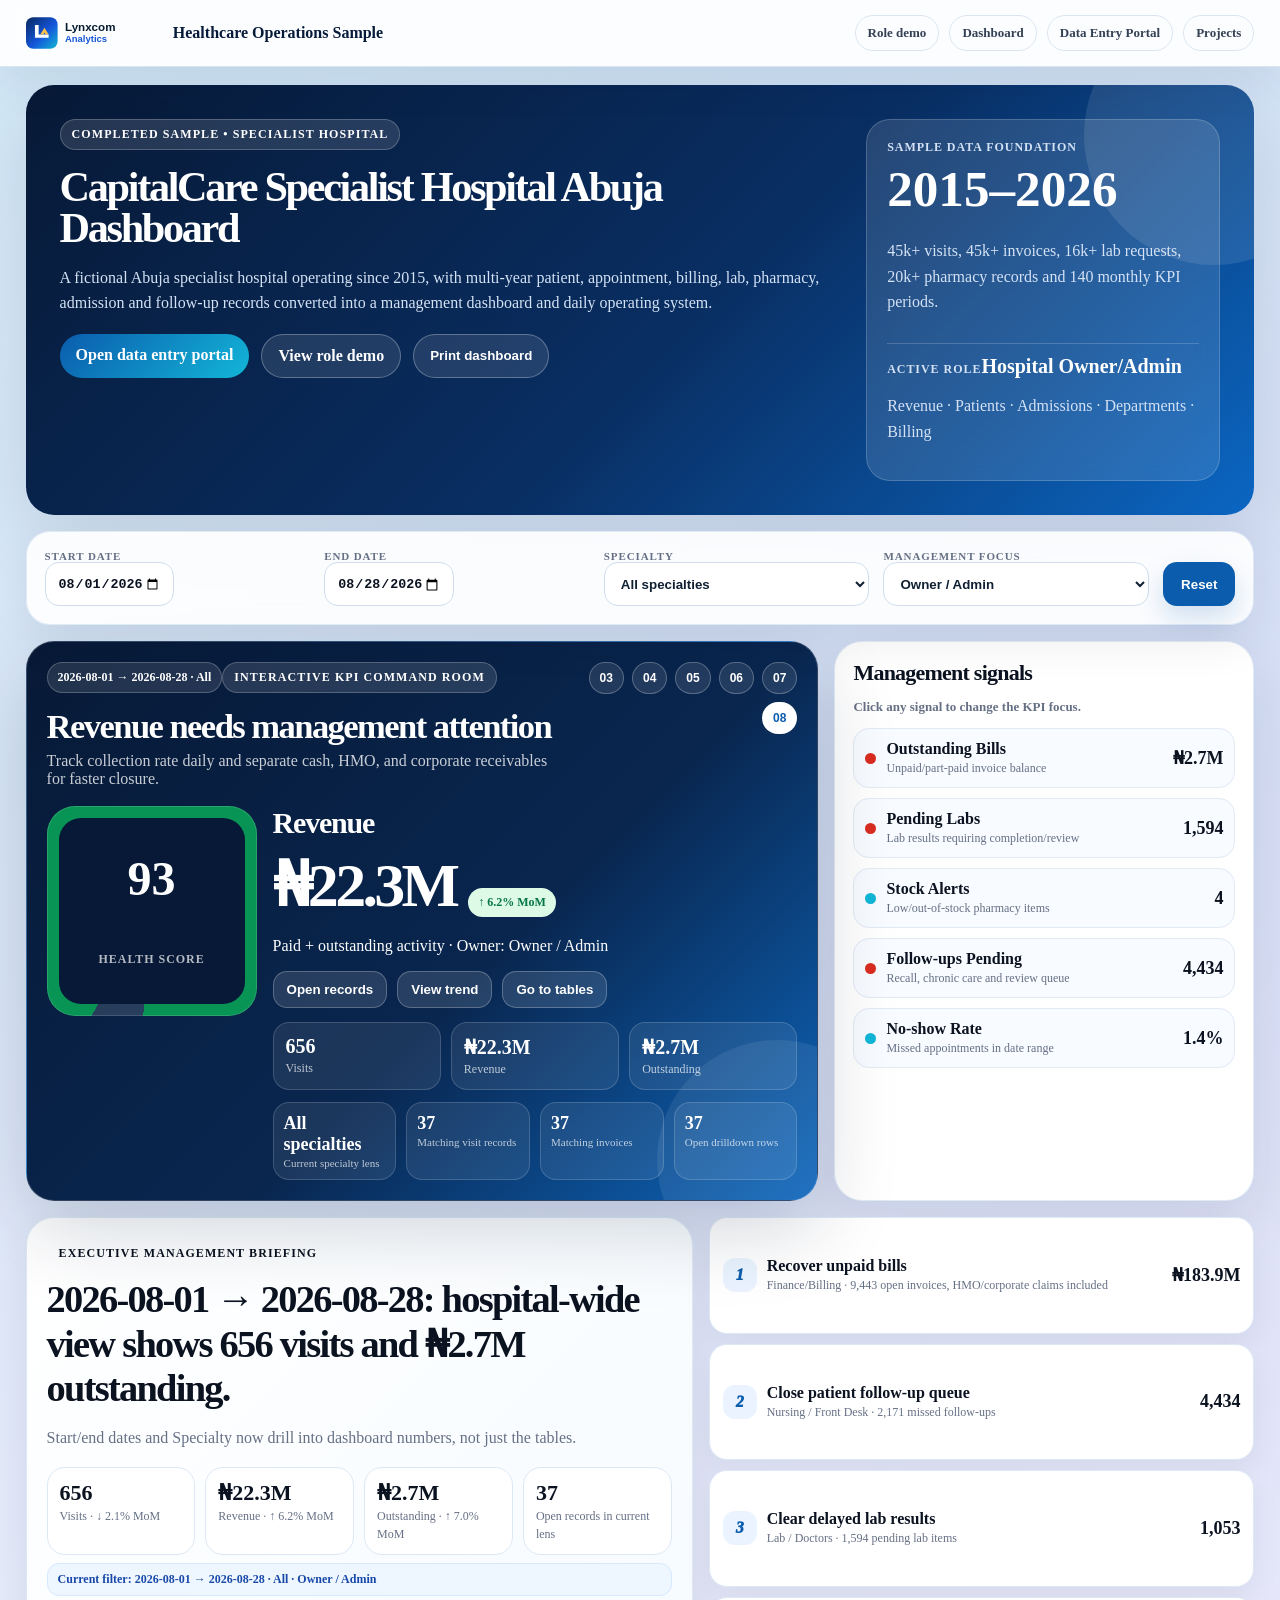
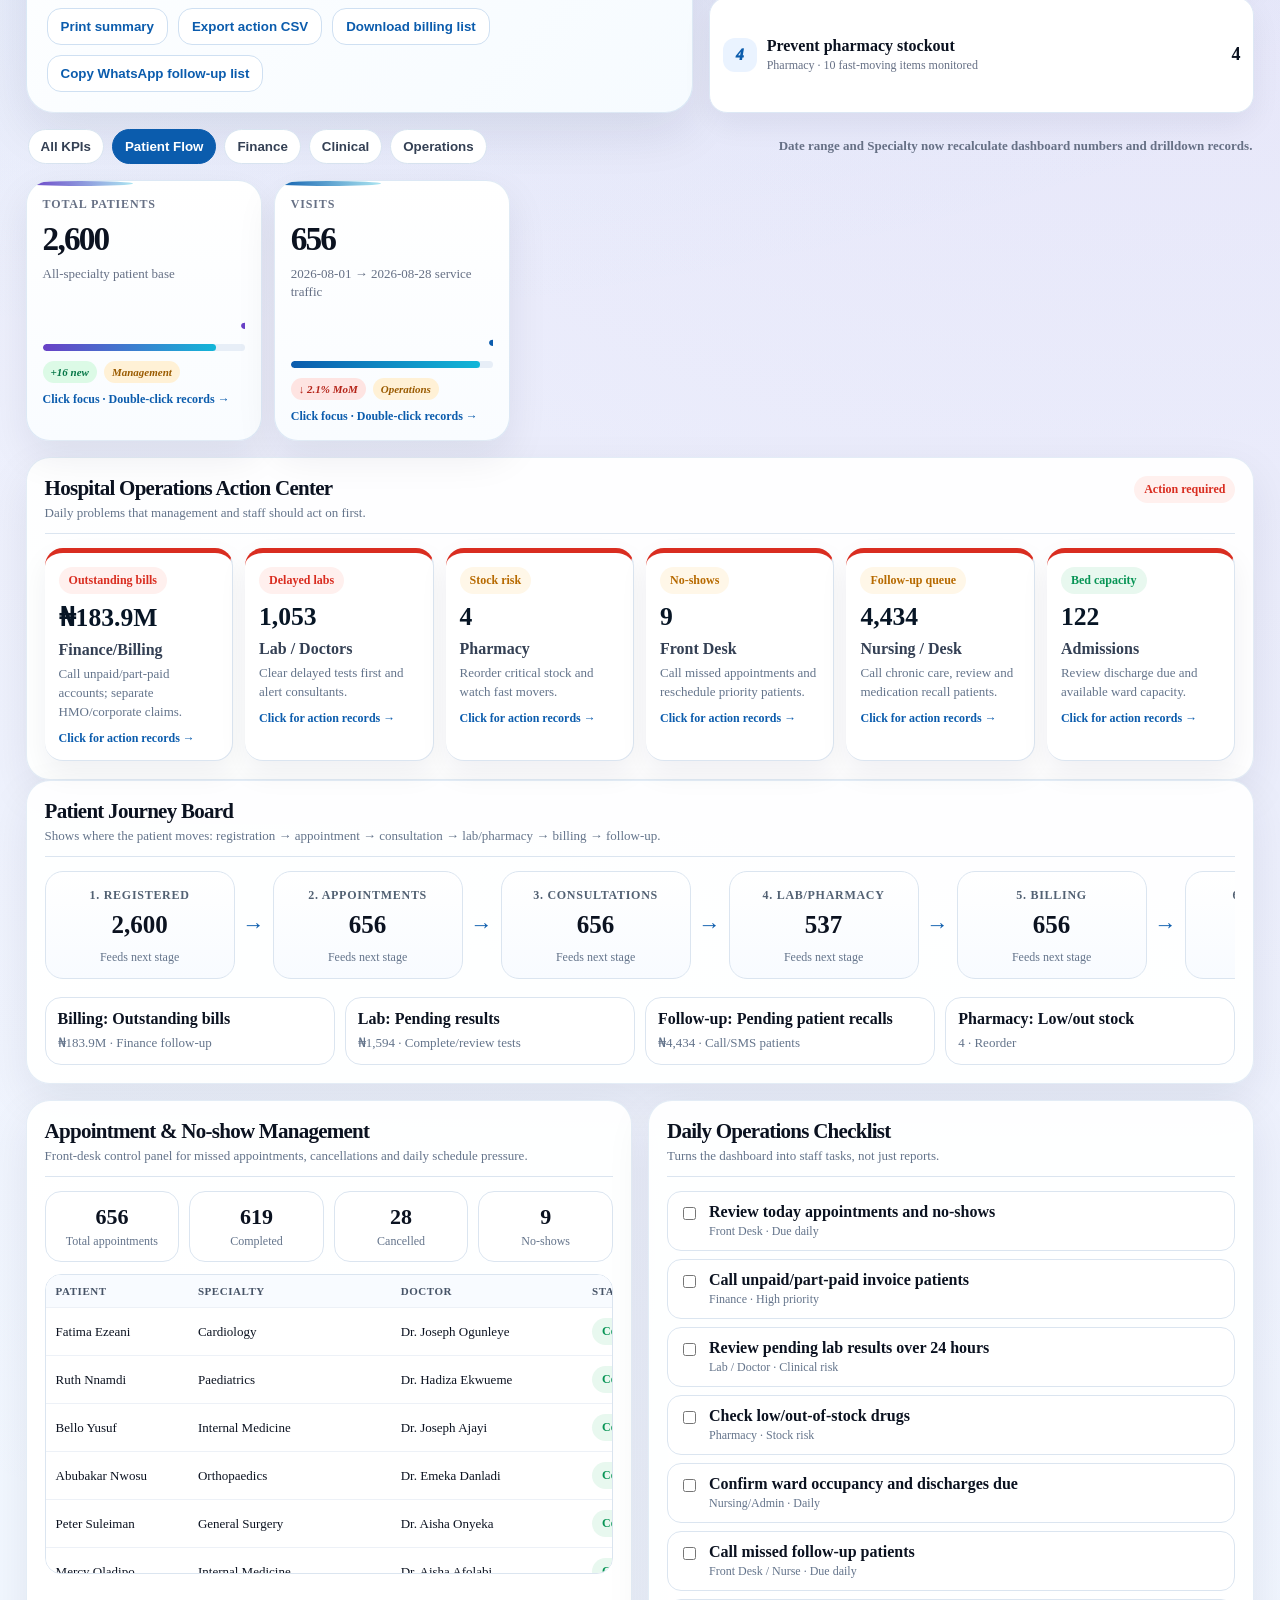
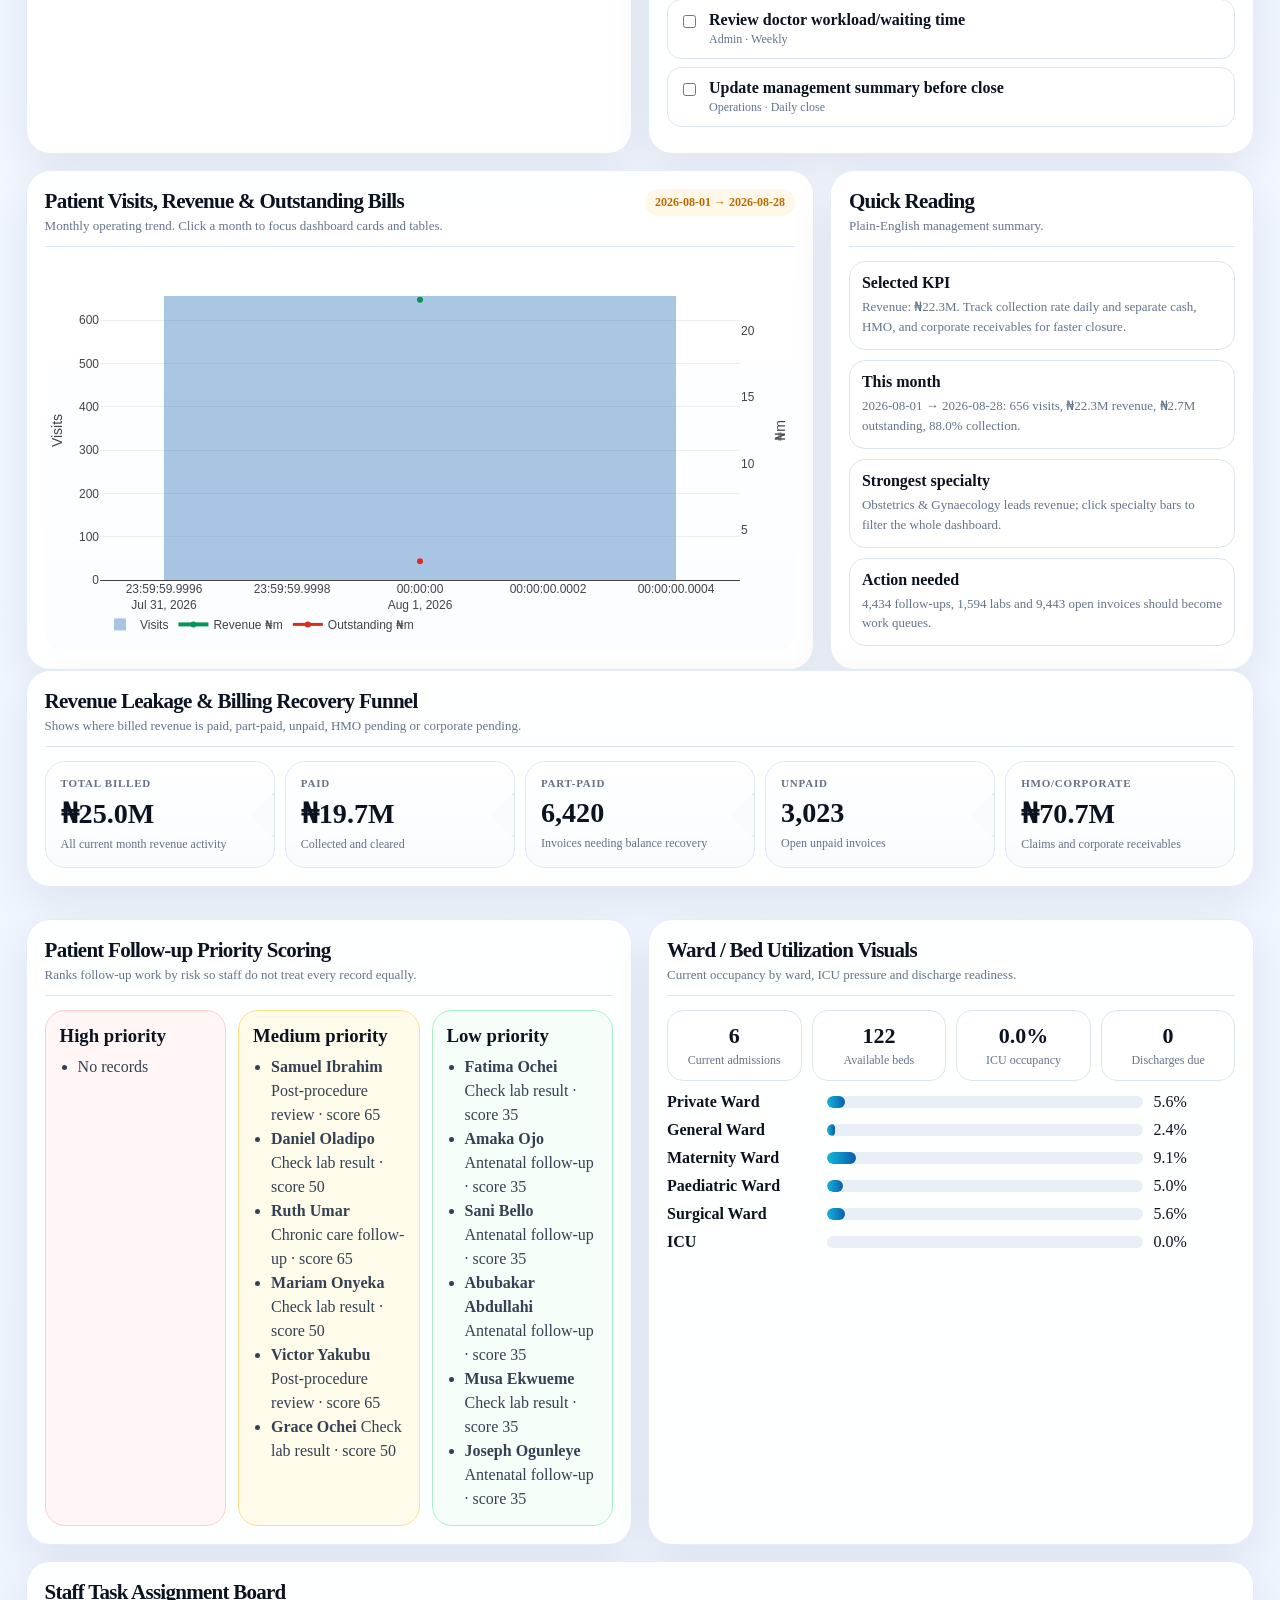
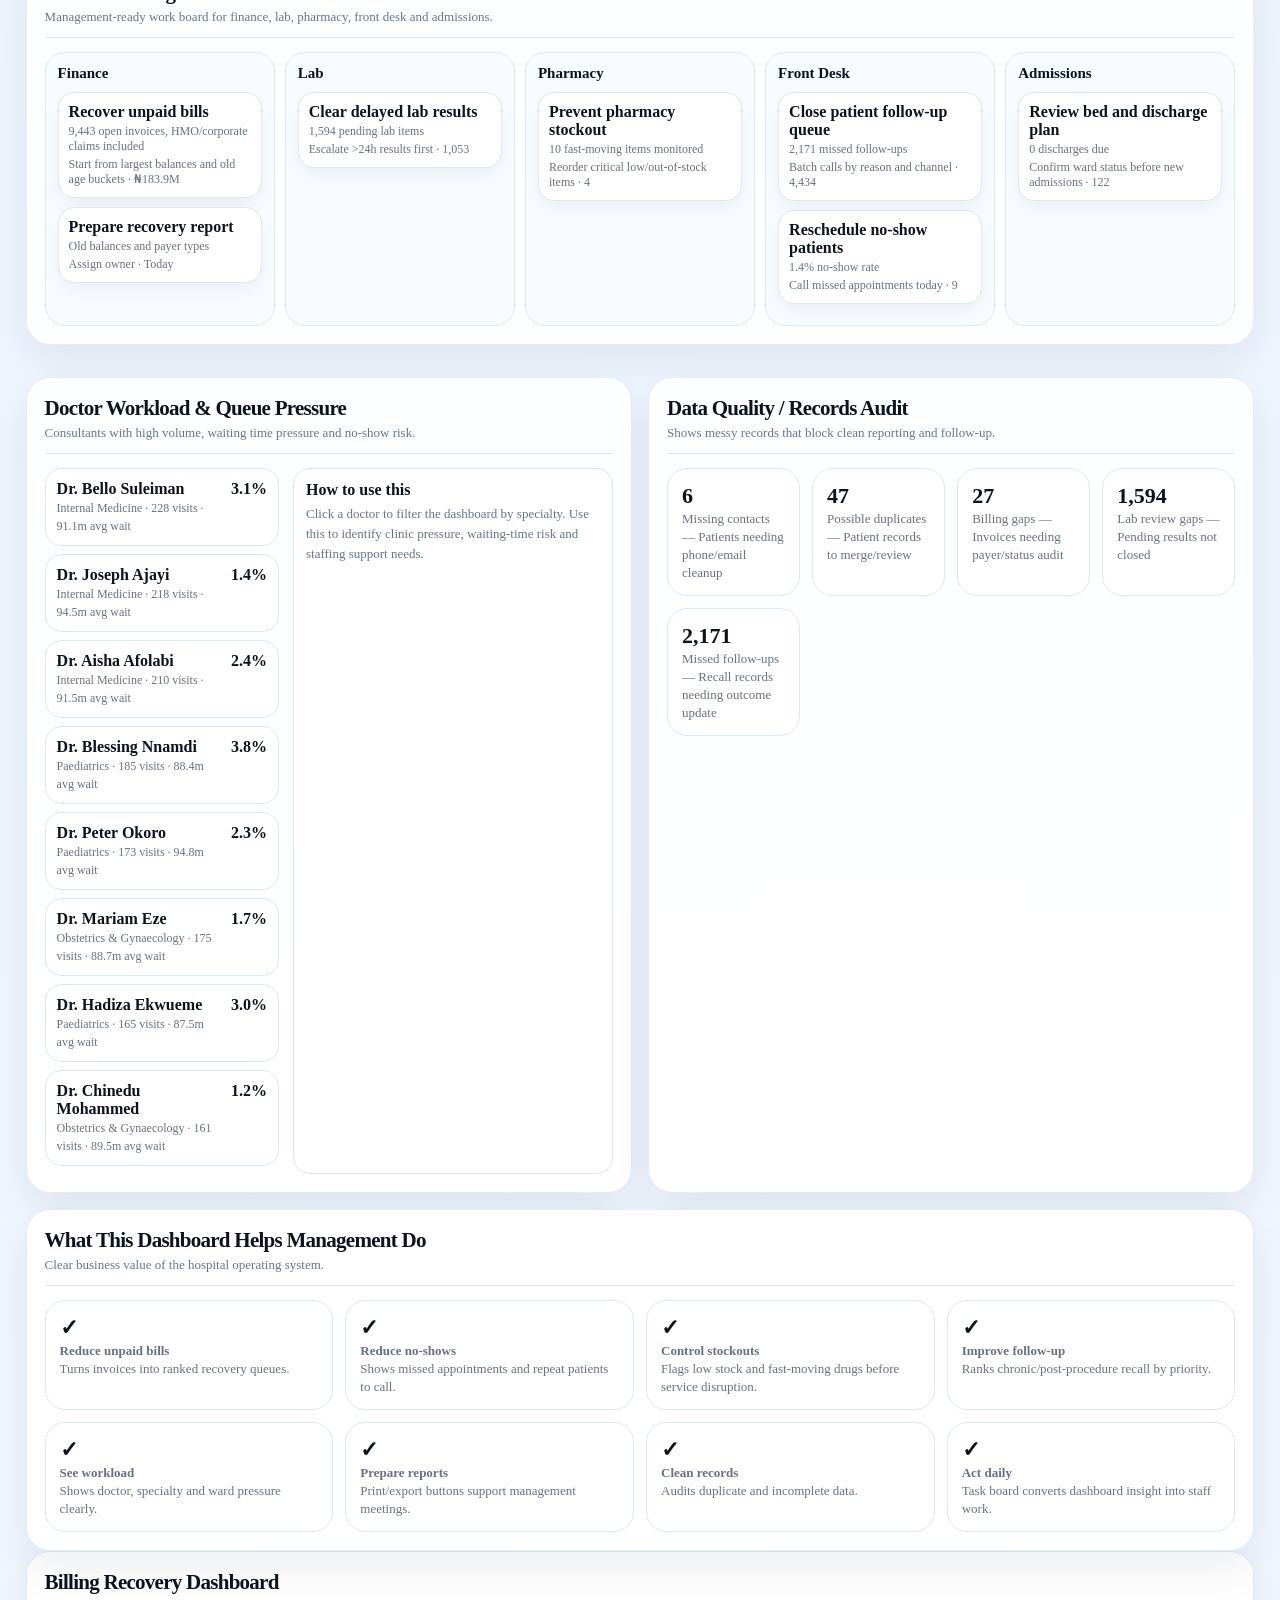
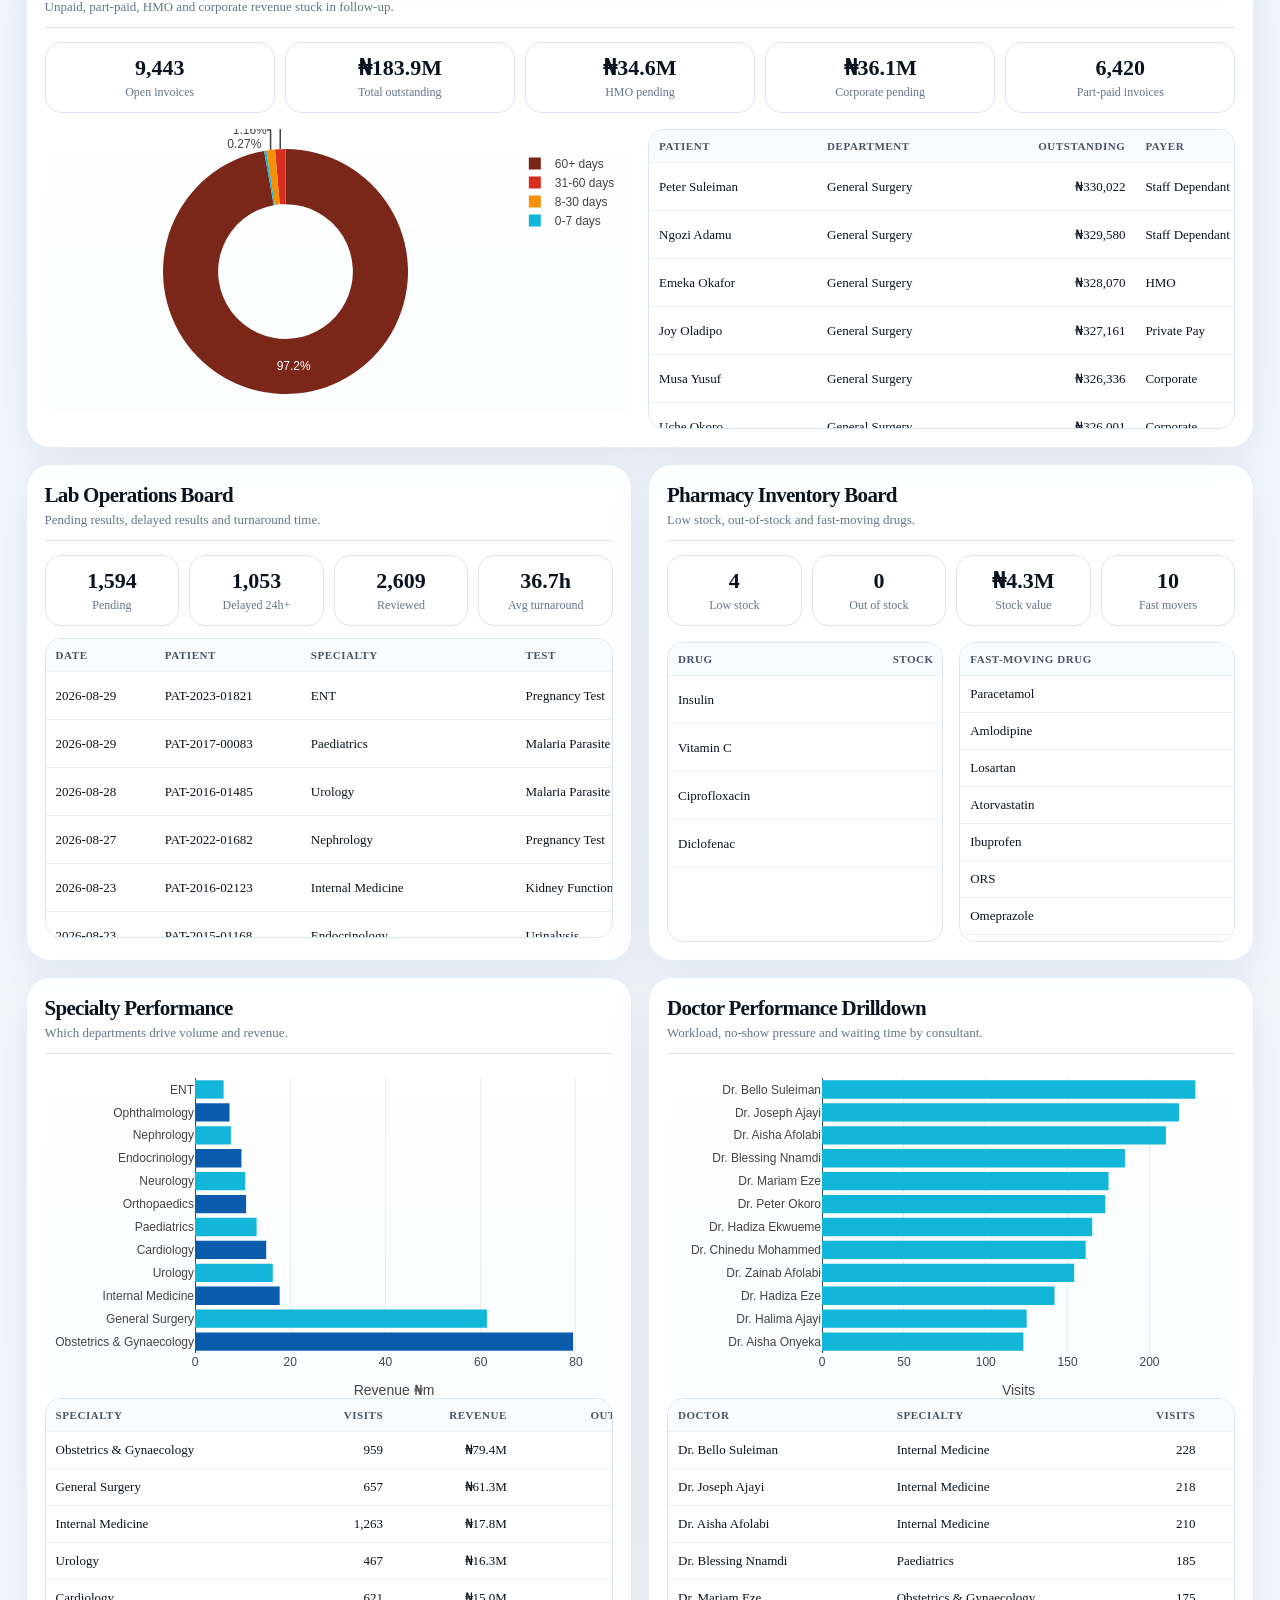
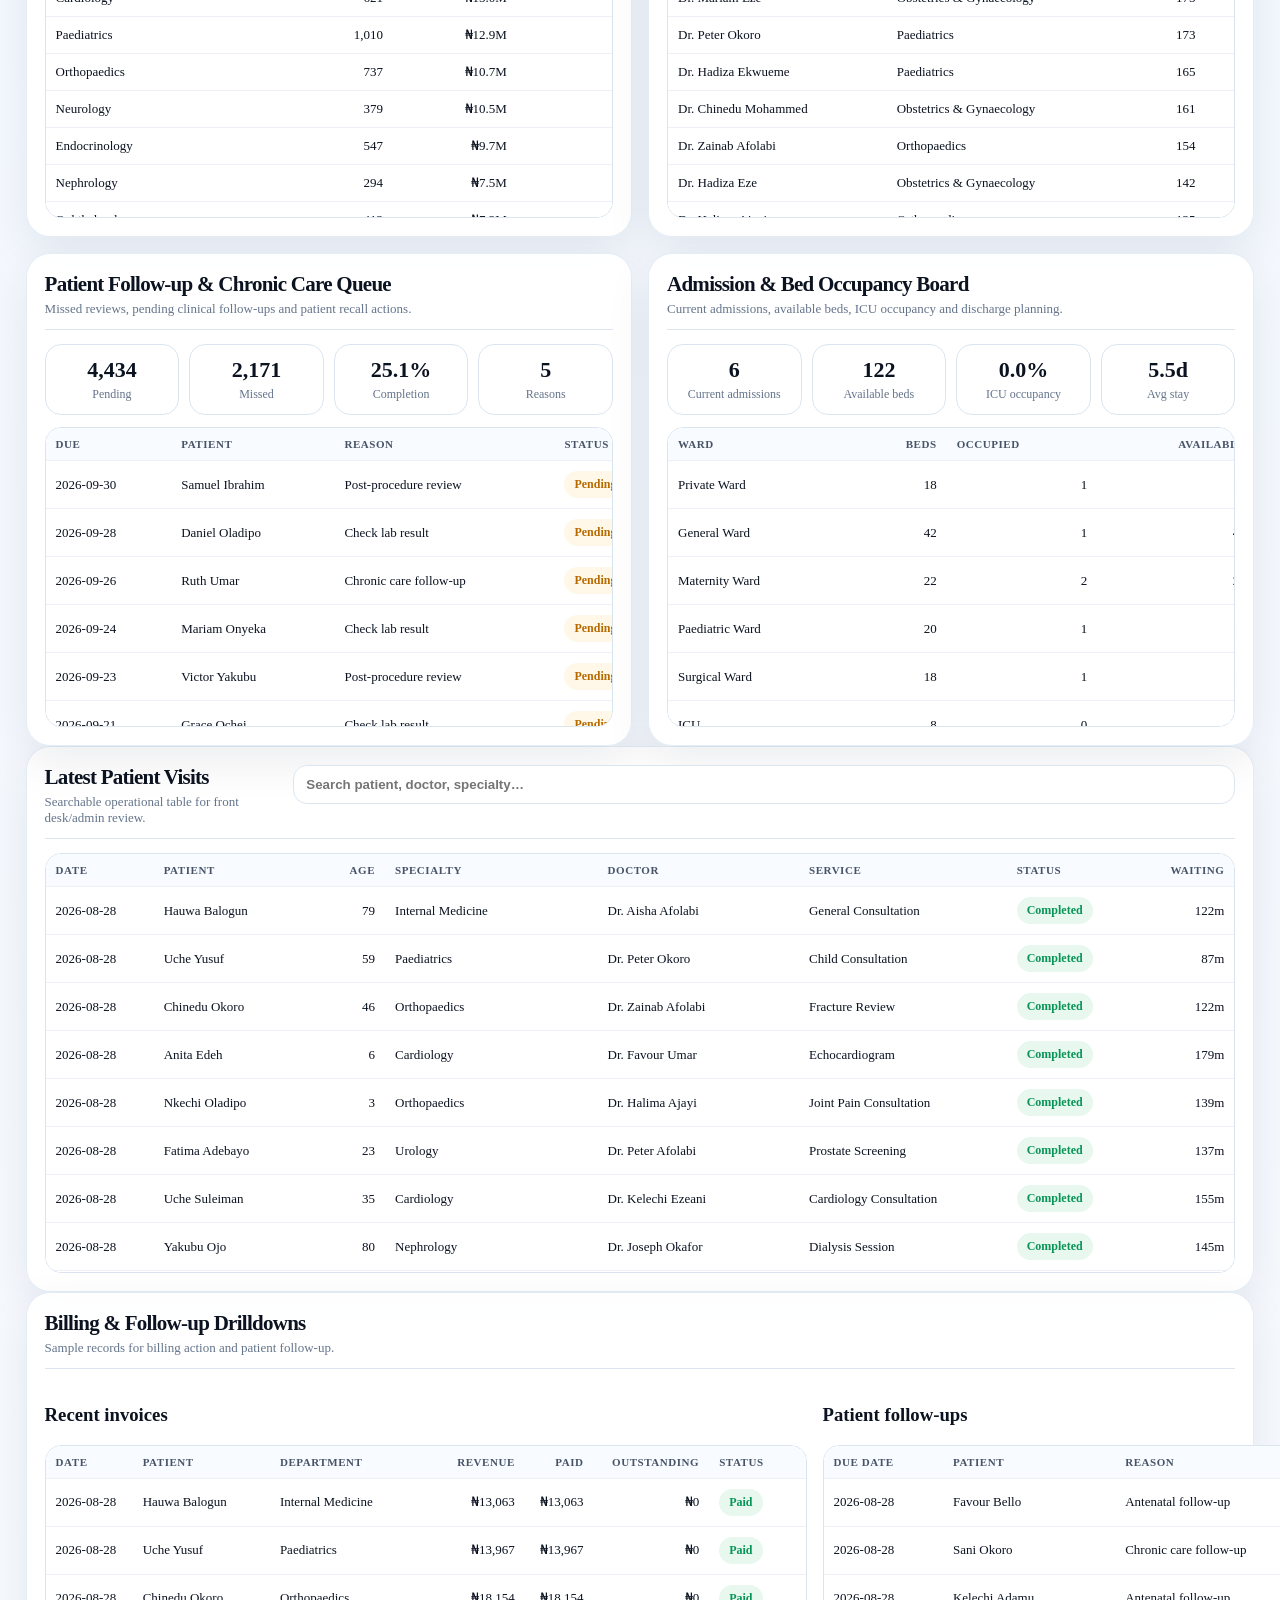
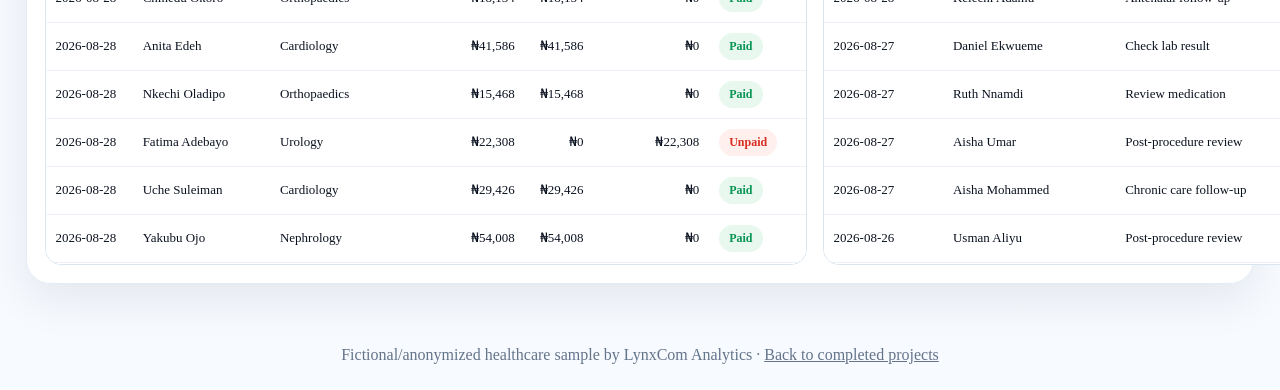
==== commit 3a8dc88f: "feat: add date range and specialty KPI drilldowns" ====
--- a/sample2/index.html
+++ b/sample2/index.html
@@ -6,13 +6,13 @@
 <meta name="description" content="Fictional specialist hospital dashboard sample for patient flow, revenue, billing, lab, pharmacy, admissions, roles and follow-up operations.">
 <link rel="preconnect" href="https://cdn.plot.ly">
 <script src="https://cdn.plot.ly/plotly-2.35.2.min.js"></script>
-<link rel="stylesheet" href="assets/styles.css?v=hospital-ops-suite-v5">
+<link rel="stylesheet" href="assets/styles.css?v=hospital-date-specialty-drilldown-v7">
 </head>
 <body>
 <header class="topbar"><a class="brand" href="../"><img src="../assets/lynxcom-logo.svg" alt="LynxCom Analytics"><span>Healthcare Operations Sample</span></a><nav><a href="login.html">Role demo</a><a href="index.html">Dashboard</a><a href="portal.php">Data Entry Portal</a><a href="../project-samples.php">Projects</a></nav></header>
 <main class="shell">
 <section class="hero"><div><span class="eyebrow">Completed Sample • Specialist Hospital</span><h1>CapitalCare Specialist Hospital Abuja Dashboard</h1><p>A fictional Abuja specialist hospital operating since 2015, with multi-year patient, appointment, billing, lab, pharmacy, admission and follow-up records converted into a management dashboard and daily operating system.</p><div class="heroActions"><a class="btn primary" href="portal.php">Open data entry portal</a><a class="btn ghost" href="login.html">View role demo</a><button class="btn ghost" onclick="window.print()">Print dashboard</button></div></div><aside class="heroCard"><b>Sample data foundation</b><strong>2015–2026</strong><p>45k+ visits, 45k+ invoices, 16k+ lab requests, 20k+ pharmacy records and 140 monthly KPI periods.</p><div id="roleBanner" class="roleBanner"></div></aside></section>
-<section class="filters panel"><div><label>Month</label><select id="monthFilter"></select></div><div><label>Specialty</label><select id="specialtyFilter"><option value="All">All specialties</option></select></div><div><label>Management focus</label><select id="focusFilter"><option>Owner / Admin</option><option>Finance / Billing</option><option>Clinical Operations</option><option>Pharmacy / Lab</option></select></div><button id="resetFilters">Reset</button></section>
+<section class="filters panel dateFilters"><div><label>Start date</label><input id="startDateFilter" type="date"></div><div><label>End date</label><input id="endDateFilter" type="date"></div><div><label>Specialty</label><select id="specialtyFilter"><option value="All">All specialties</option></select></div><div><label>Management focus</label><select id="focusFilter"><option>Owner / Admin</option><option>Finance / Billing</option><option>Clinical Operations</option><option>Pharmacy / Lab</option></select></div><button id="resetFilters">Reset</button></section>
 <section class="kpiGrid" id="kpiGrid"></section>
 <section class="panel actionCenter"><div class="panelHead"><div><h2>Hospital Operations Action Center</h2><p>Daily problems that management and staff should act on first.</p></div><span class="badge bad">Action required</span></div><div id="actionCenter"></div></section>
 <section class="panel"><div class="panelHead"><div><h2>Patient Journey Board</h2><p>Shows where the patient moves: registration → appointment → consultation → lab/pharmacy → billing → follow-up.</p></div></div><div id="journeyBoard"></div></section>
@@ -25,5 +25,5 @@
 <section class="panel"><div class="panelHead"><div><h2>Latest Patient Visits</h2><p>Searchable operational table for front desk/admin review.</p></div><input id="tableSearch" placeholder="Search patient, doctor, specialty…"></div><div class="tableWrap" id="visitTable"></div></section>
 <section class="panel"><div class="panelHead"><div><h2>Billing & Follow-up Drilldowns</h2><p>Sample records for billing action and patient follow-up.</p></div></div><div class="layout twoGrid"><div><h3>Recent invoices</h3><div class="tableWrap" id="invoiceTable"></div></div><div><h3>Patient follow-ups</h3><div class="tableWrap" id="followupTable"></div></div></div></section>
 </main><div class="listingModal" id="listingModal" aria-hidden="true"><div class="listingBackdrop" onclick="closeListing()"></div><section class="listingDialog" role="dialog" aria-modal="true" aria-labelledby="listingTitle"><button class="modalClose" onclick="closeListing()" aria-label="Close">×</button><span class="eyebrow">Follow-up contact listing</span><h2 id="listingTitle">Contact list</h2><p id="listingLead">Records that need action.</p><div class="tableWrap modalTableWrap" id="listingBody"></div></section></div><footer class="footer">Fictional/anonymized healthcare sample by LynxCom Analytics · <a href="../project-samples.php">Back to completed projects</a></footer>
-<script src="assets/app.js?v=hospital-ops-suite-v5"></script>
+<script src="assets/app.js?v=hospital-date-specialty-drilldown-v7"></script>
 </body></html>
--- a/sample2/assets/styles.css
+++ b/sample2/assets/styles.css
@@ -24,3 +24,7 @@
 
 /* hospital ops suite v5: management-useful dashboard modules, no KPI targets */
 .execBrief{display:grid;grid-template-columns:minmax(0,1.1fr) minmax(340px,.9fr);gap:16px;margin:16px 0}.briefMain{background:linear-gradient(135deg,#fff,#f6fbff);border:1px solid rgba(11,92,173,.12);box-shadow:0 18px 52px rgba(7,25,54,.09);border-radius:28px;padding:20px}.briefMain h2{margin:8px 0 8px;font-size:clamp(24px,3vw,42px);letter-spacing:-.045em}.briefMain p{color:#667085;line-height:1.55}.briefNumbers{display:grid;grid-template-columns:repeat(4,minmax(0,1fr));gap:10px;margin-top:14px}.briefNumbers div{border:1px solid #dde8f5;border-radius:18px;padding:12px;background:#fff}.briefNumbers b{font-size:22px;display:block}.briefNumbers span{font-size:12px;color:#667085}.briefActions{display:grid;gap:10px}.briefAction{display:grid;grid-template-columns:auto 1fr auto;align-items:center;gap:10px;background:#fff;border:1px solid #dde8f5;border-radius:18px;padding:13px;box-shadow:0 12px 30px rgba(7,25,54,.06);cursor:pointer}.briefAction:hover{border-color:#0b5cad;transform:translateY(-2px)}.briefRank{width:34px;height:34px;border-radius:12px;display:grid;place-items:center;background:#eaf3ff;color:#0b5cad;font-weight:950}.briefAction b{display:block}.briefAction span{font-size:12px;color:#667085}.briefAction strong{font-size:18px}.opsModules{display:grid;gap:16px}.widePanel{grid-column:1/-1}.funnel{display:grid;grid-template-columns:repeat(5,minmax(0,1fr));gap:10px;align-items:stretch}.funnelStep{position:relative;border:1px solid #dbe7f5;background:linear-gradient(180deg,#fff,#f9fcff);border-radius:20px;padding:15px;overflow:hidden}.funnelStep:after{content:"";position:absolute;right:-14px;top:50%;width:30px;height:30px;transform:translateY(-50%) rotate(45deg);background:#f9fcff;border-top:1px solid #dbe7f5;border-right:1px solid #dbe7f5}.funnelStep:last-child:after{display:none}.funnelStep b{display:block;color:#667085;text-transform:uppercase;letter-spacing:.07em;font-size:11px}.funnelStep strong{display:block;font-size:clamp(20px,2.2vw,34px);margin:8px 0 4px}.funnelStep span{font-size:12px;color:#667085}.priorityGrid{display:grid;grid-template-columns:repeat(3,minmax(0,1fr));gap:12px}.priorityCard{border-radius:20px;padding:14px;border:1px solid #dde8f5;background:#fff}.priorityCard.high{border-color:#fecdca;background:#fff6f5}.priorityCard.medium{border-color:#fedf89;background:#fffbeb}.priorityCard.low{border-color:#abefc6;background:#f6fef9}.priorityCard h3{margin:0 0 8px}.priorityCard ul{margin:0;padding-left:18px;color:#344054;line-height:1.5}.wardBars{display:grid;gap:10px}.wardBar{display:grid;grid-template-columns:150px 1fr 82px;gap:10px;align-items:center}.barTrack{height:12px;border-radius:999px;background:#e8eff7;overflow:hidden}.barTrack i{display:block;height:100%;width:var(--w);border-radius:inherit;background:linear-gradient(90deg,#12b6d8,#0b5cad)}.taskBoard{display:grid;grid-template-columns:repeat(5,minmax(0,1fr));gap:10px}.taskLane{background:#f8fbff;border:1px solid #dbe7f5;border-radius:20px;padding:12px;min-height:210px}.taskLane h3{margin:0 0 10px;font-size:15px}.taskCard{background:#fff;border:1px solid #dce7f3;border-radius:16px;padding:10px;margin-bottom:9px;box-shadow:0 8px 20px rgba(7,25,54,.05)}.taskCard b{display:block}.taskCard span,.taskCard em{font-style:normal;font-size:12px;color:#667085;display:block;margin-top:3px}.qualityGrid,.valueGrid{display:grid;grid-template-columns:repeat(4,minmax(0,1fr));gap:12px}.qualityCard,.valueCard{border:1px solid #dbe7f5;background:#fff;border-radius:20px;padding:14px}.qualityCard b,.valueCard b{display:block;font-size:22px}.qualityCard span,.valueCard span{font-size:13px;color:#667085}.exportBar{display:flex;gap:10px;flex-wrap:wrap;margin-top:12px}.exportBar button{border:1px solid #cfe0f2;background:#fff;color:#0b5cad;border-radius:14px;padding:10px 13px;font-weight:900;cursor:pointer}.exportBar button:hover{background:#0b5cad;color:#fff}.doctorQueue{display:grid;grid-template-columns:minmax(0,1fr) minmax(320px,.8fr);gap:14px}.doctorQueueCard{display:grid;grid-template-columns:1fr auto;gap:10px;border:1px solid #dbe7f5;background:#fff;border-radius:16px;padding:11px;margin-bottom:8px;cursor:pointer}.doctorQueueCard:hover{border-color:#0b5cad}.doctorQueueCard b{display:block}.doctorQueueCard span{font-size:12px;color:#667085}.kpiTarget{display:none!important}.commandPanel .spotText p{max-width:780px}.deptNotice{display:flex;justify-content:space-between;gap:10px;align-items:center;background:#eef6ff;border:1px solid #d7e9ff;color:#1849a9;border-radius:18px;padding:12px;margin:8px 0 14px;font-weight:900}.deptNotice button{border:0;background:#0b5cad;color:#fff;border-radius:12px;padding:8px 11px;font-weight:900;cursor:pointer}@media(max-width:1200px){.execBrief,.doctorQueue{grid-template-columns:1fr}.funnel,.taskBoard{grid-template-columns:repeat(2,minmax(0,1fr))}.qualityGrid,.valueGrid{grid-template-columns:repeat(2,minmax(0,1fr))}}@media(max-width:720px){.briefNumbers,.priorityGrid,.funnel,.taskBoard,.qualityGrid,.valueGrid{grid-template-columns:1fr}.wardBar{grid-template-columns:1fr}.briefAction{grid-template-columns:auto 1fr}.briefAction strong{grid-column:2}.exportBar button{width:100%}}
+
+
+/* hospital date + specialty drilldown v7 */
+.filters.dateFilters{grid-template-columns:repeat(4,minmax(0,1fr)) auto}.filters input[type="date"]{height:44px;border:1px solid #cfddec;border-radius:14px;background:#fff;padding:0 12px;font-weight:800;color:#0b1220}.rangeBadge{display:inline-flex;align-items:center;border:1px solid rgba(255,255,255,.22);background:rgba(255,255,255,.11);color:#fff;border-radius:999px;padding:7px 10px;font-size:12px;font-weight:900;margin-bottom:10px}.specialtyDrillStrip{display:grid;grid-template-columns:repeat(4,minmax(0,1fr));gap:10px;margin-top:12px}.specialtyDrillStrip div{border:1px solid rgba(255,255,255,.16);background:rgba(255,255,255,.08);border-radius:16px;padding:10px}.specialtyDrillStrip b{display:block;font-size:18px}.specialtyDrillStrip span{display:block;color:rgba(255,255,255,.72);font-size:11px;margin-top:2px}.specialtyFilterNote{font-size:12px;font-weight:900;color:#1849a9;background:#eef6ff;border:1px solid #d6e9ff;border-radius:12px;padding:8px 10px;margin:8px 0 0}.tableWrap tr{cursor:pointer}@media(max-width:1200px){.filters.dateFilters{grid-template-columns:repeat(2,minmax(0,1fr))}.filters.dateFilters button{grid-column:auto}}@media(max-width:760px){.filters.dateFilters,.specialtyDrillStrip{grid-template-columns:1fr}.filters.dateFilters button{width:100%}}
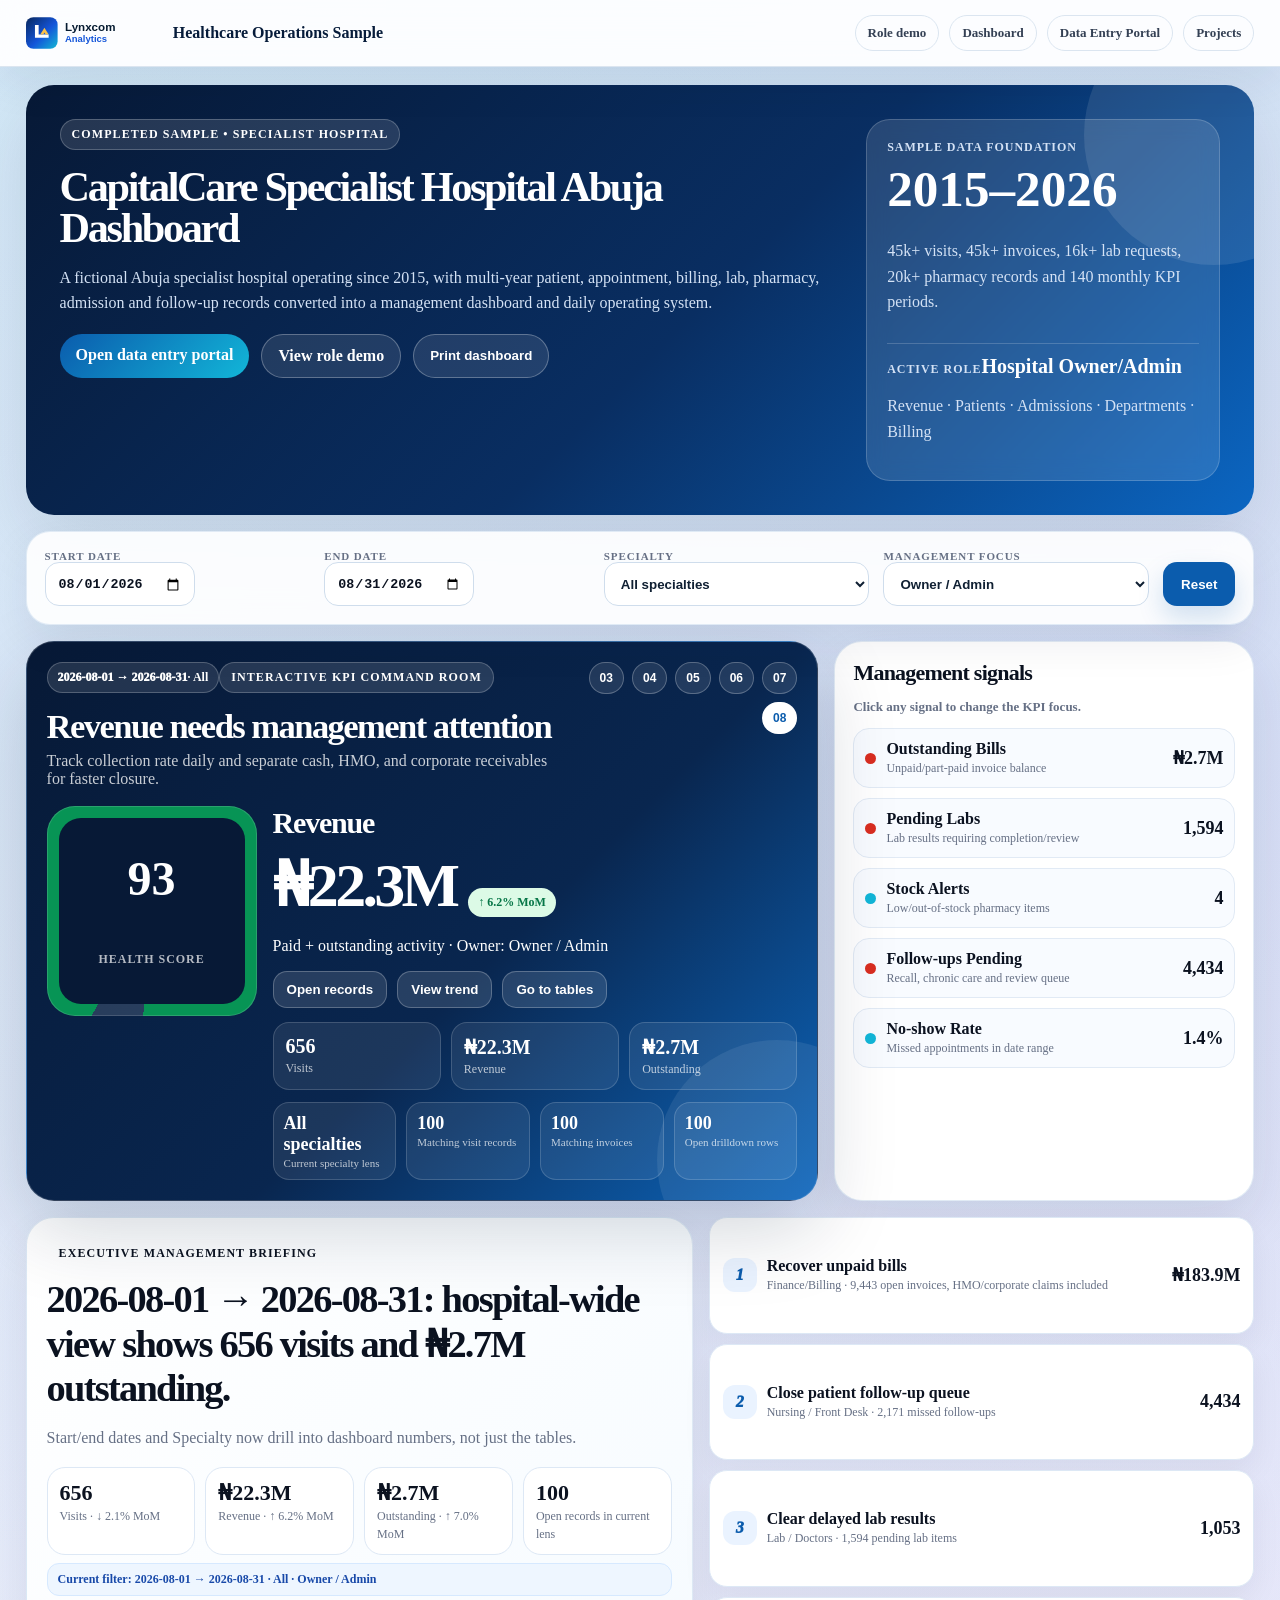
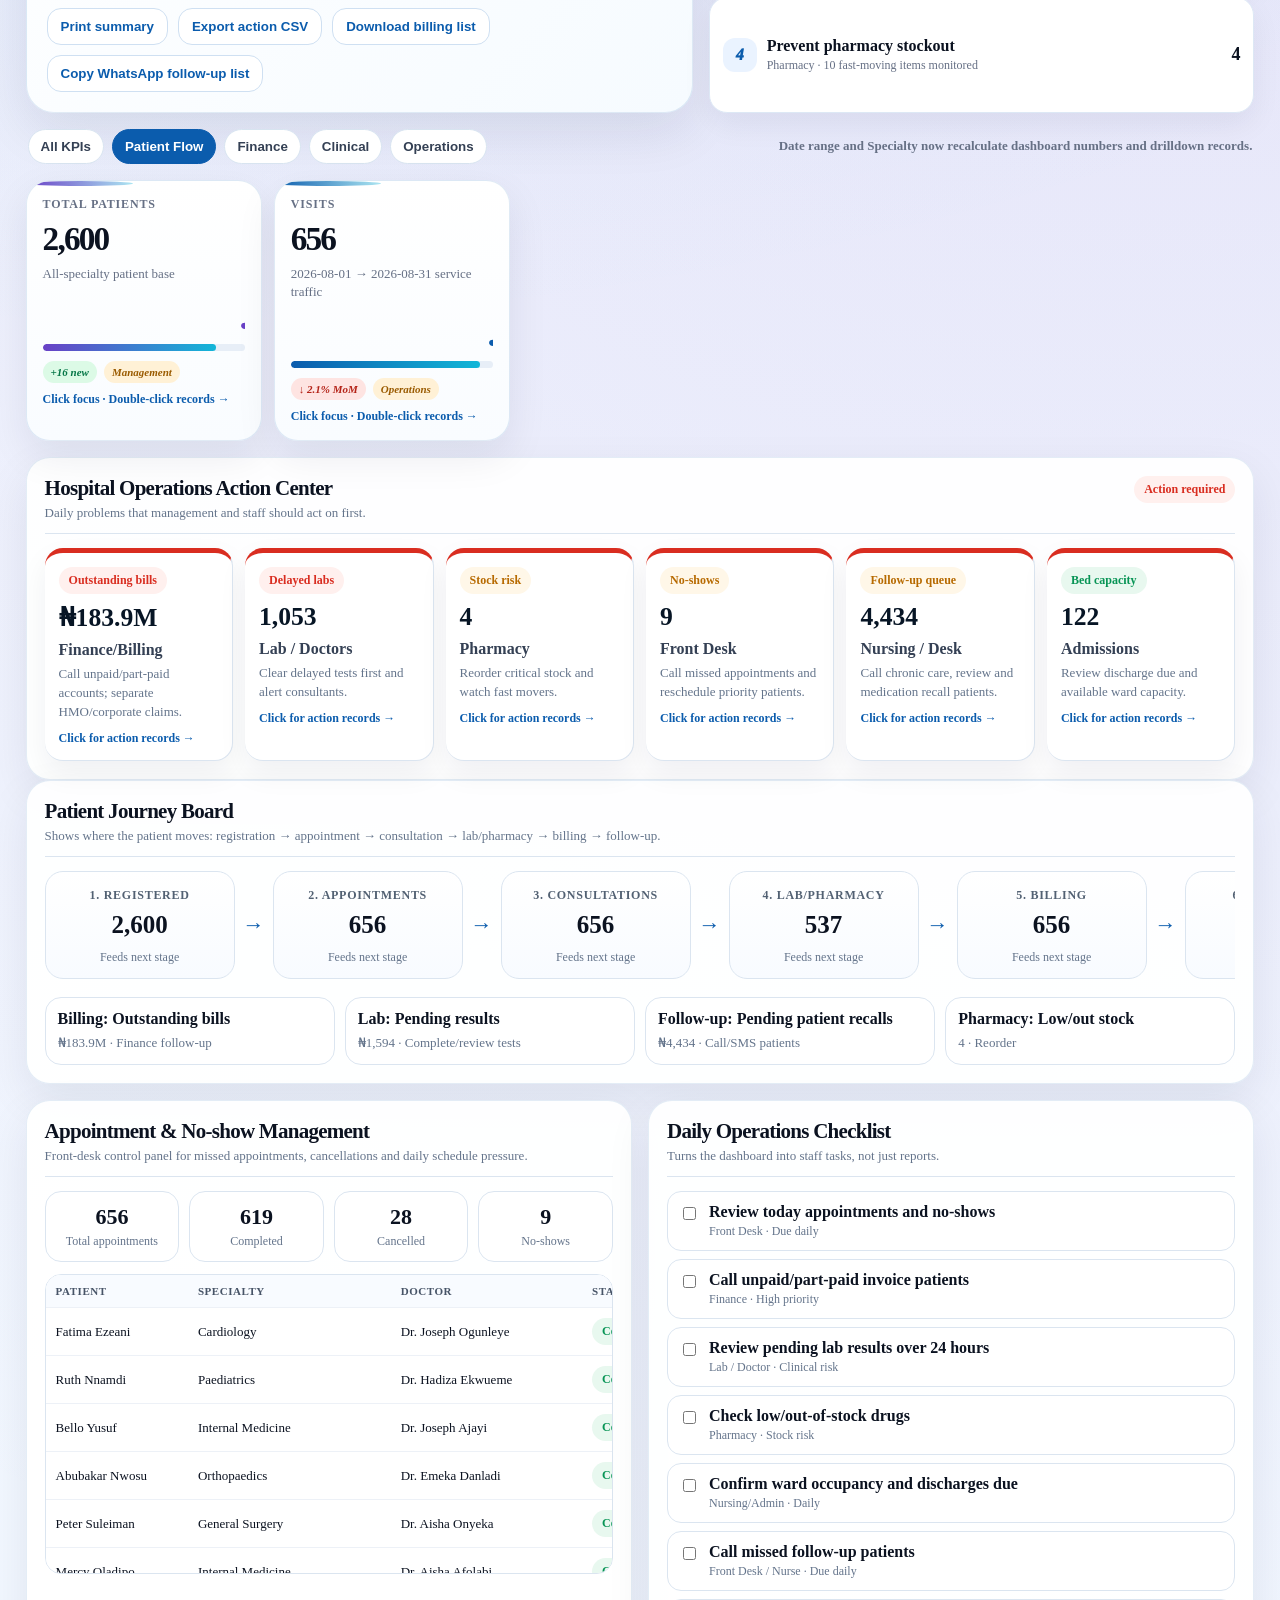
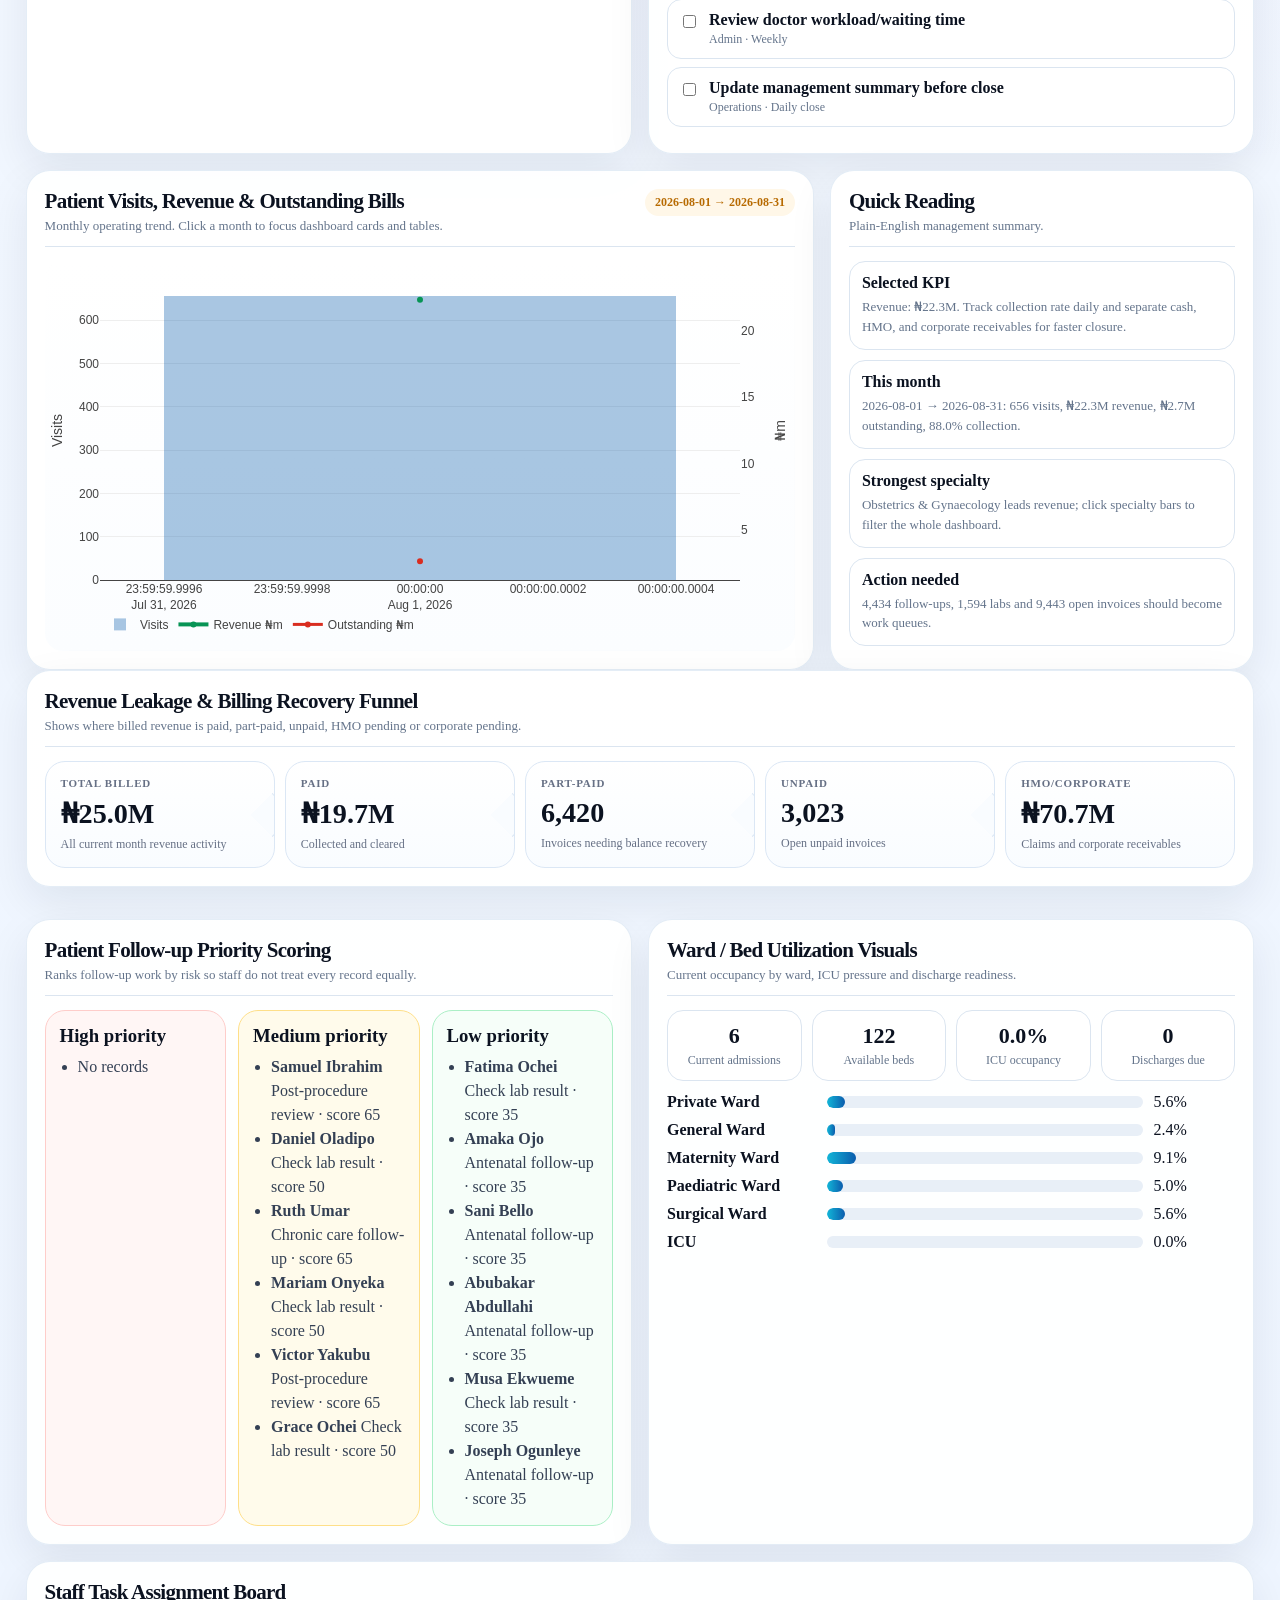
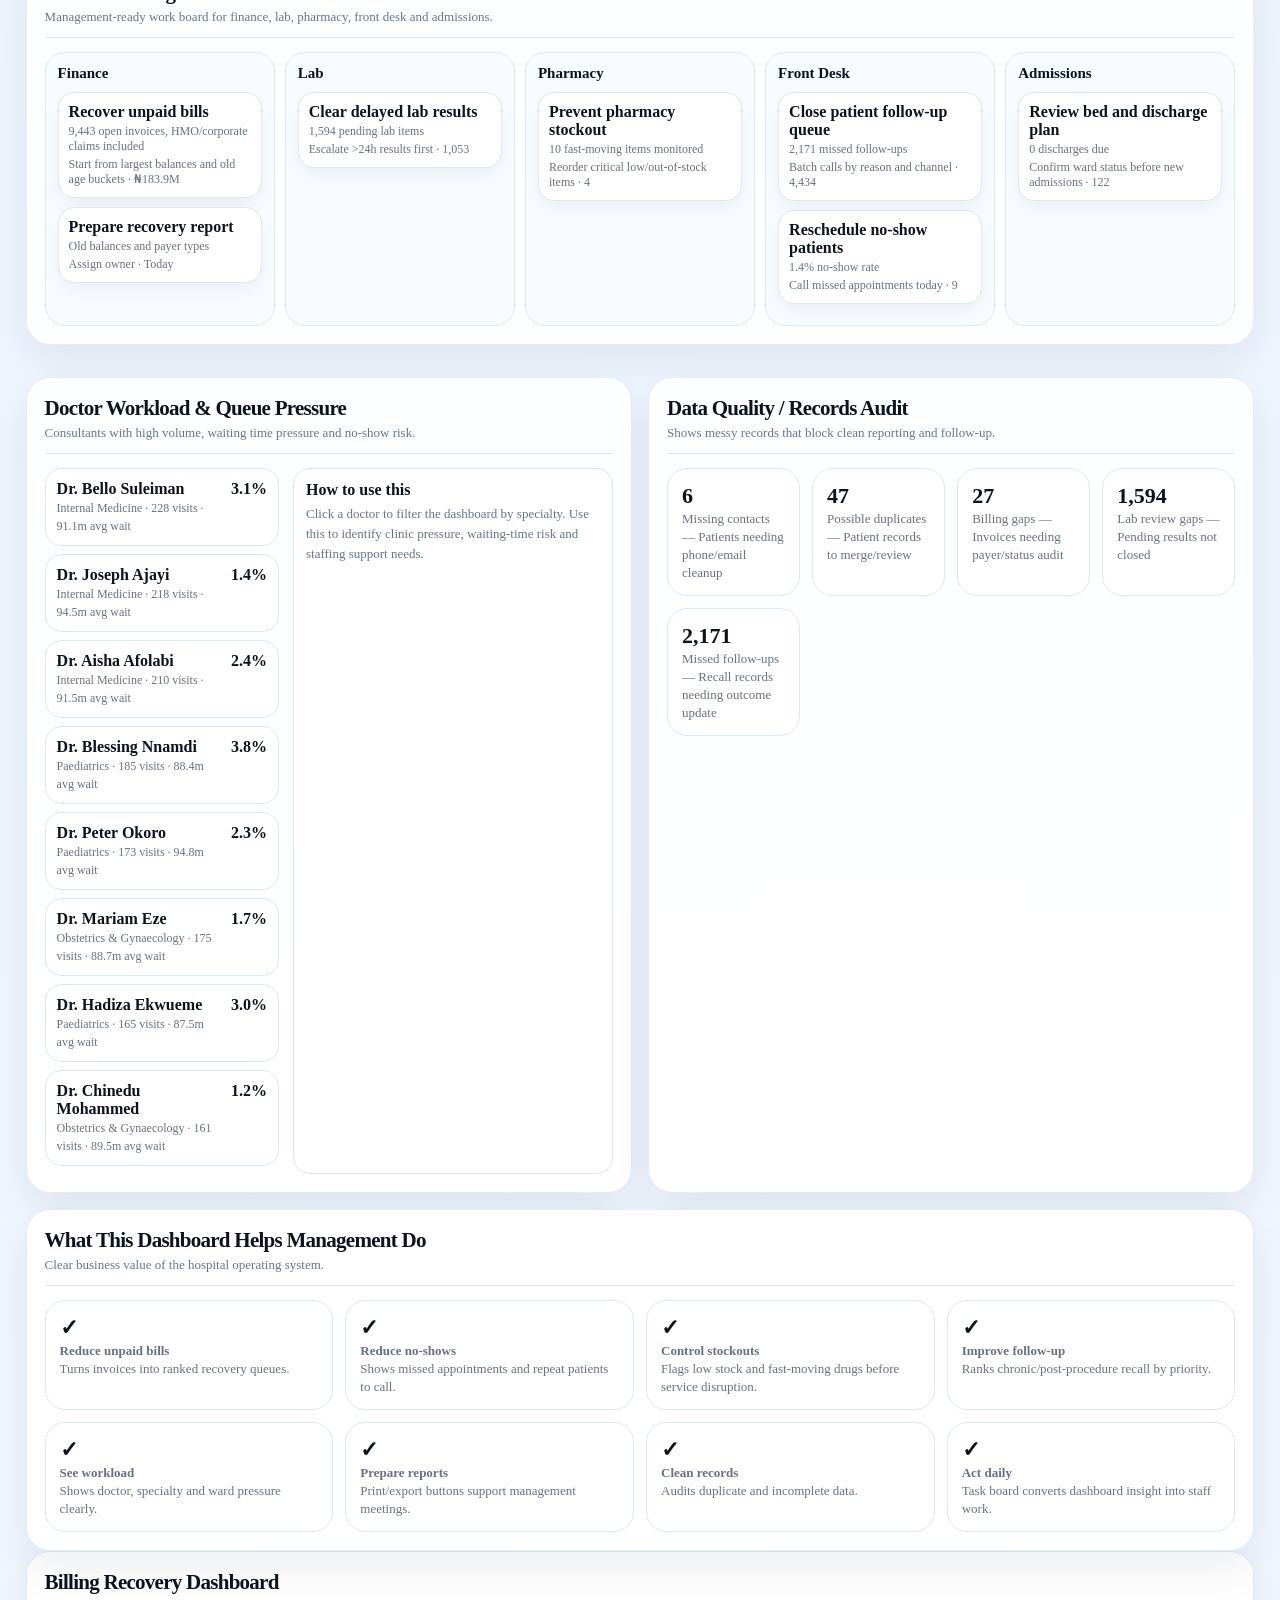
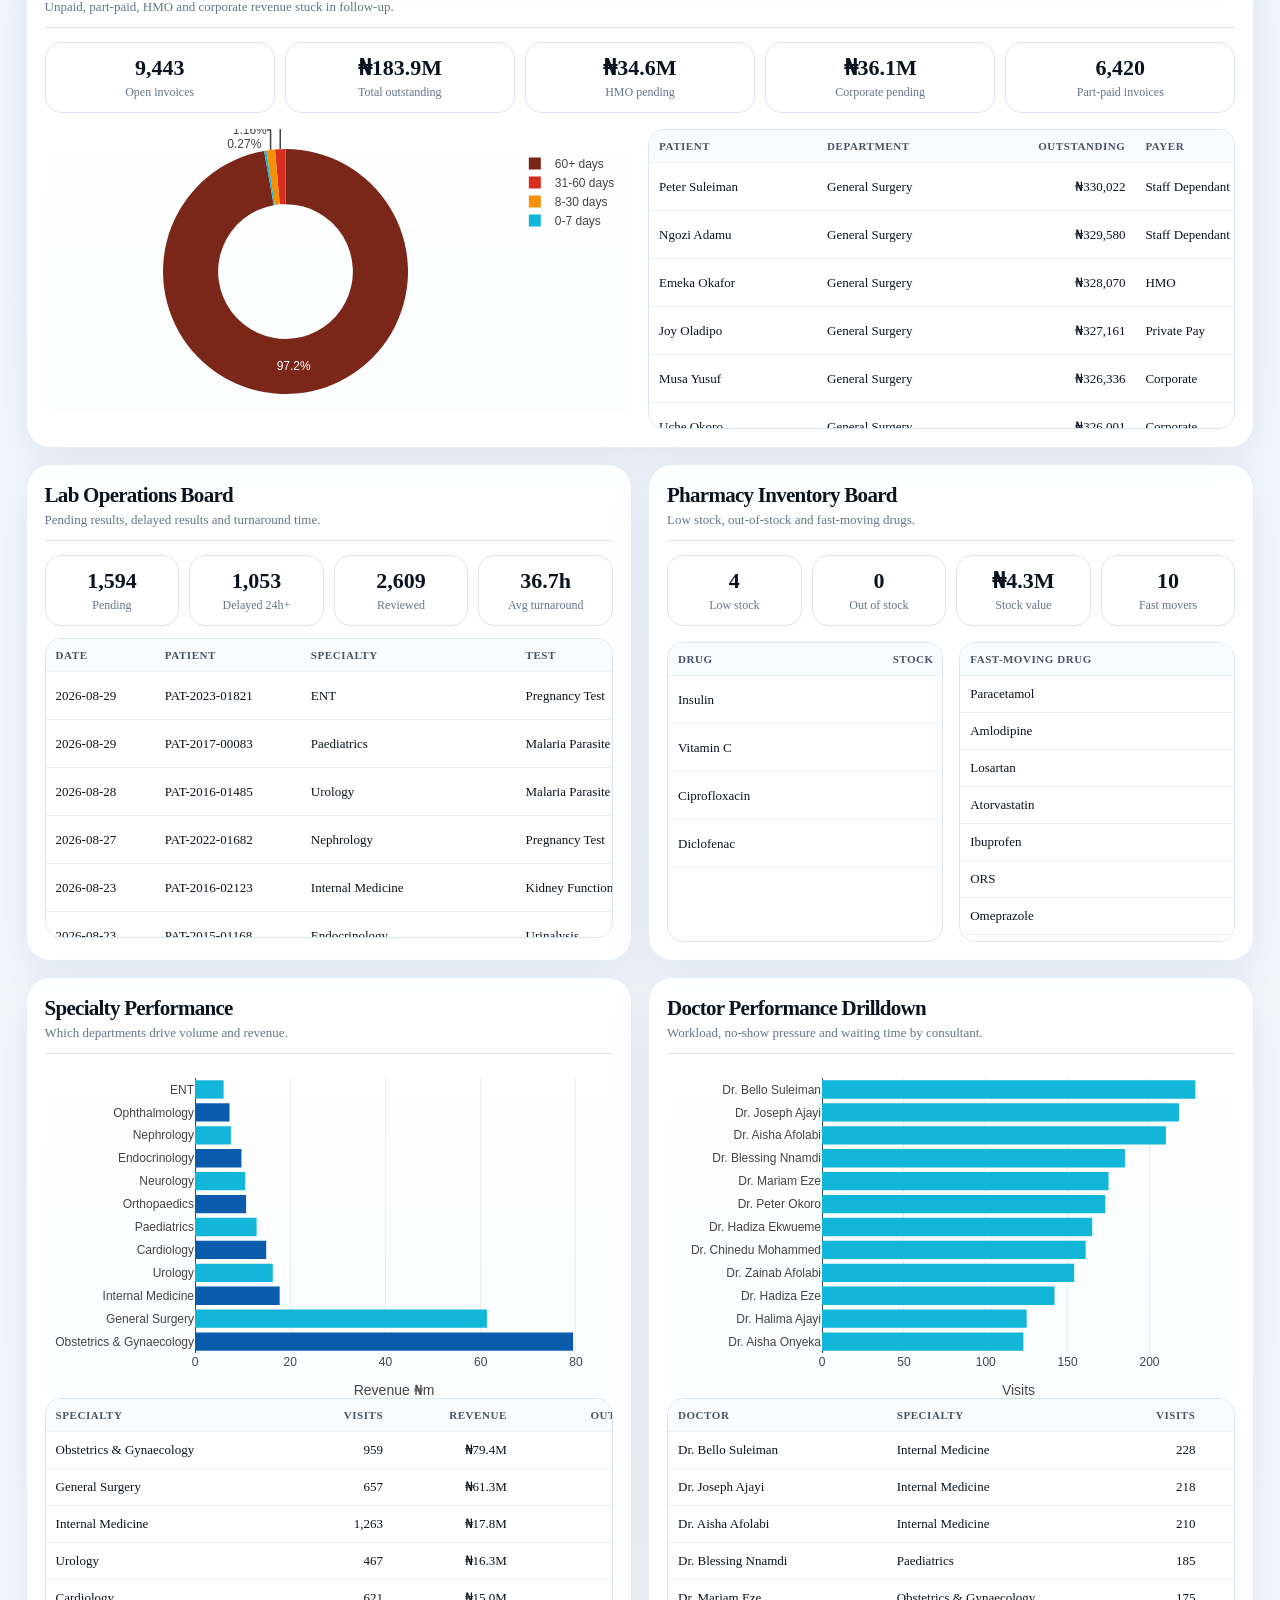
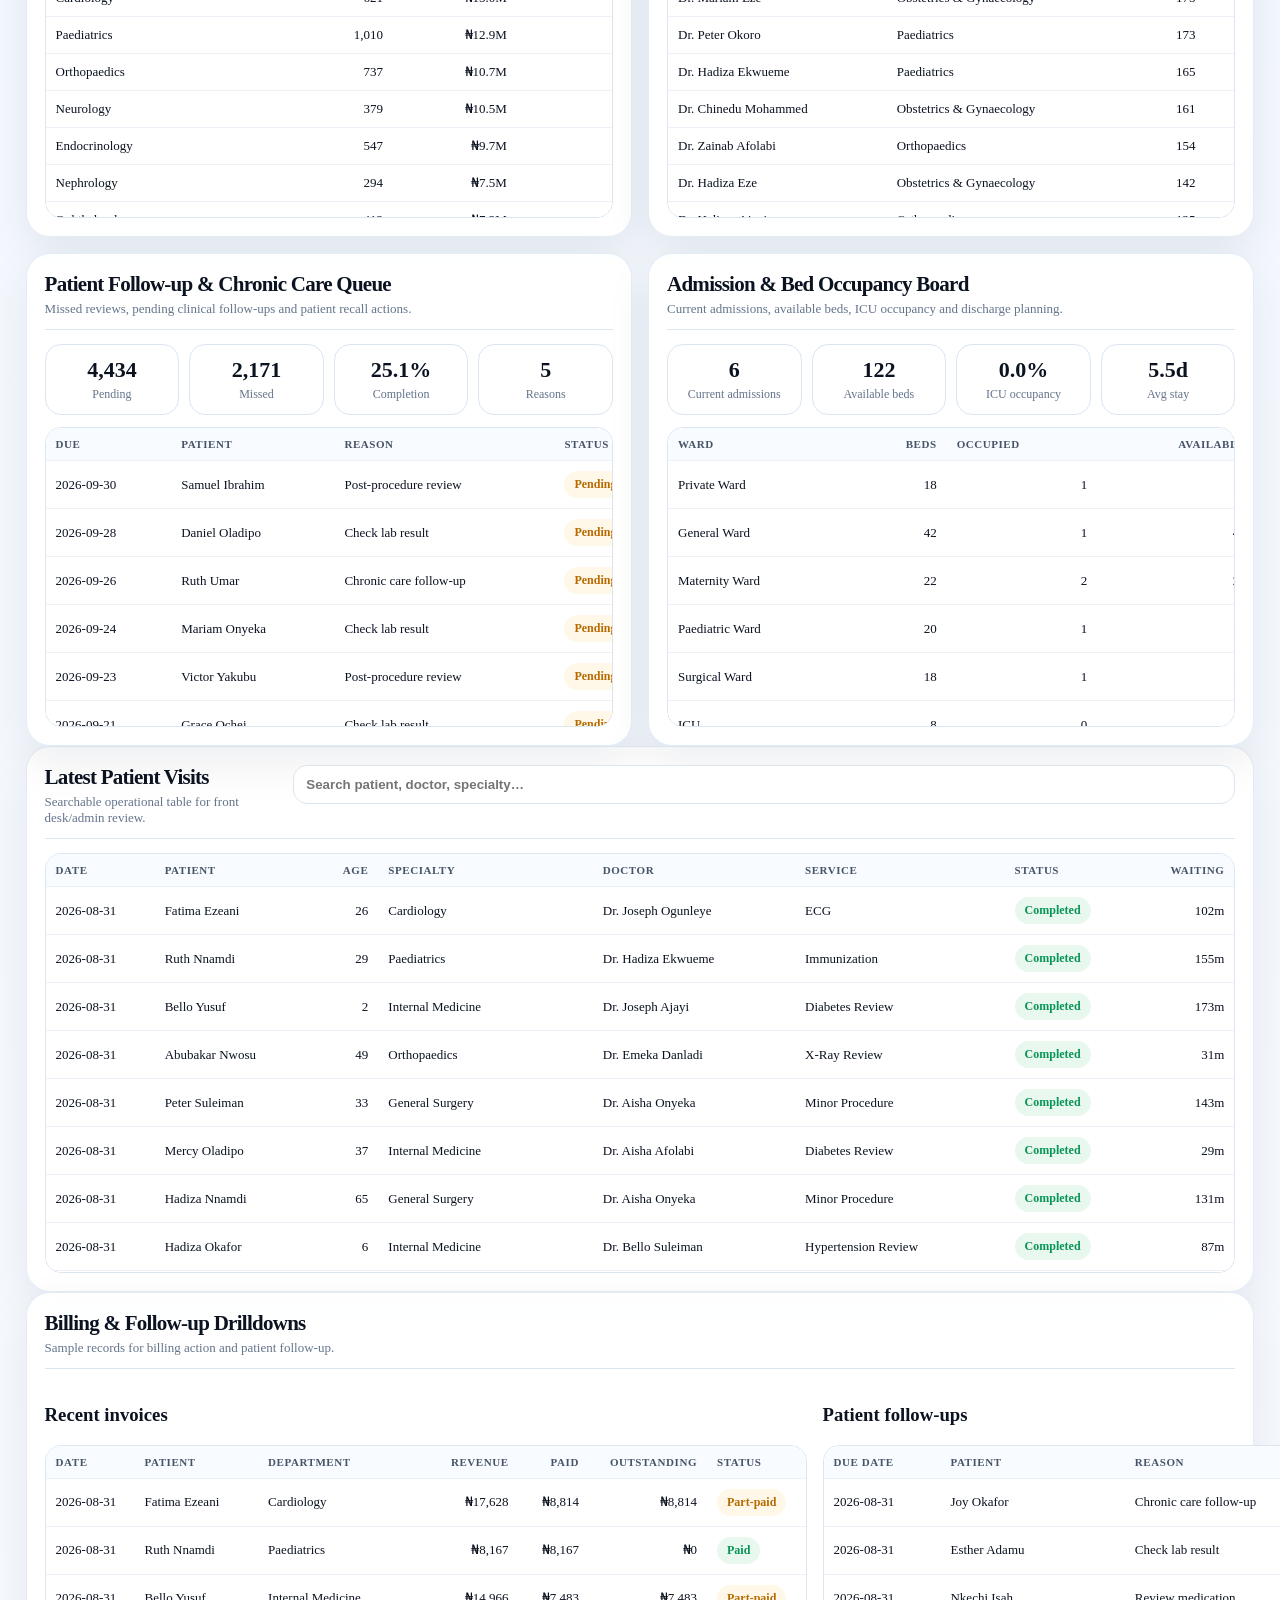
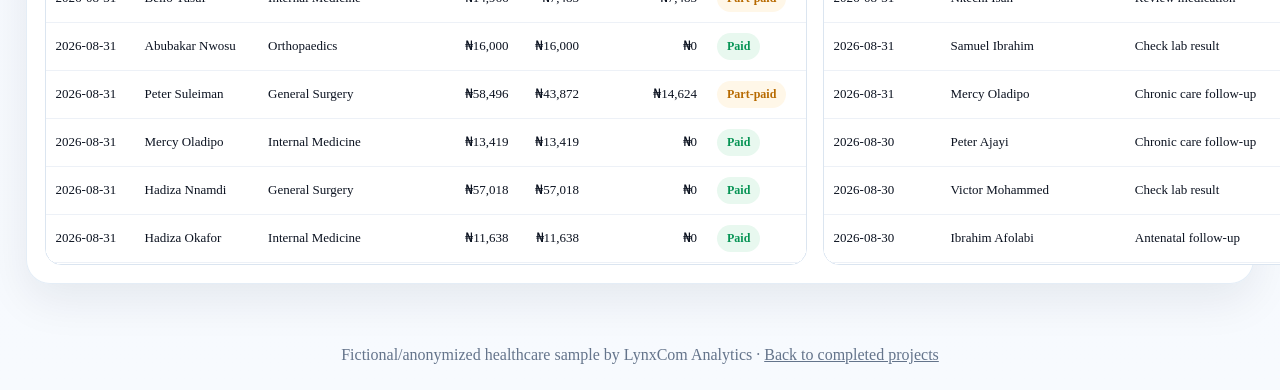
==== commit ffc96238: "fix: make hospital date range recalculate KPI numbers" ====
--- a/sample2/index.html
+++ b/sample2/index.html
@@ -6,7 +6,7 @@
 <meta name="description" content="Fictional specialist hospital dashboard sample for patient flow, revenue, billing, lab, pharmacy, admissions, roles and follow-up operations.">
 <link rel="preconnect" href="https://cdn.plot.ly">
 <script src="https://cdn.plot.ly/plotly-2.35.2.min.js"></script>
-<link rel="stylesheet" href="assets/styles.css?v=hospital-date-specialty-drilldown-v7">
+<link rel="stylesheet" href="assets/styles.css?v=hospital-true-date-range-v8">
 </head>
 <body>
 <header class="topbar"><a class="brand" href="../"><img src="../assets/lynxcom-logo.svg" alt="LynxCom Analytics"><span>Healthcare Operations Sample</span></a><nav><a href="login.html">Role demo</a><a href="index.html">Dashboard</a><a href="portal.php">Data Entry Portal</a><a href="../project-samples.php">Projects</a></nav></header>
@@ -25,5 +25,5 @@
 <section class="panel"><div class="panelHead"><div><h2>Latest Patient Visits</h2><p>Searchable operational table for front desk/admin review.</p></div><input id="tableSearch" placeholder="Search patient, doctor, specialty…"></div><div class="tableWrap" id="visitTable"></div></section>
 <section class="panel"><div class="panelHead"><div><h2>Billing & Follow-up Drilldowns</h2><p>Sample records for billing action and patient follow-up.</p></div></div><div class="layout twoGrid"><div><h3>Recent invoices</h3><div class="tableWrap" id="invoiceTable"></div></div><div><h3>Patient follow-ups</h3><div class="tableWrap" id="followupTable"></div></div></div></section>
 </main><div class="listingModal" id="listingModal" aria-hidden="true"><div class="listingBackdrop" onclick="closeListing()"></div><section class="listingDialog" role="dialog" aria-modal="true" aria-labelledby="listingTitle"><button class="modalClose" onclick="closeListing()" aria-label="Close">×</button><span class="eyebrow">Follow-up contact listing</span><h2 id="listingTitle">Contact list</h2><p id="listingLead">Records that need action.</p><div class="tableWrap modalTableWrap" id="listingBody"></div></section></div><footer class="footer">Fictional/anonymized healthcare sample by LynxCom Analytics · <a href="../project-samples.php">Back to completed projects</a></footer>
-<script src="assets/app.js?v=hospital-date-specialty-drilldown-v7"></script>
+<script src="assets/app.js?v=hospital-true-date-range-v8"></script>
 </body></html>
--- a/sample2/assets/styles.css
+++ b/sample2/assets/styles.css
@@ -28,3 +28,7 @@
 
 /* hospital date + specialty drilldown v7 */
 .filters.dateFilters{grid-template-columns:repeat(4,minmax(0,1fr)) auto}.filters input[type="date"]{height:44px;border:1px solid #cfddec;border-radius:14px;background:#fff;padding:0 12px;font-weight:800;color:#0b1220}.rangeBadge{display:inline-flex;align-items:center;border:1px solid rgba(255,255,255,.22);background:rgba(255,255,255,.11);color:#fff;border-radius:999px;padding:7px 10px;font-size:12px;font-weight:900;margin-bottom:10px}.specialtyDrillStrip{display:grid;grid-template-columns:repeat(4,minmax(0,1fr));gap:10px;margin-top:12px}.specialtyDrillStrip div{border:1px solid rgba(255,255,255,.16);background:rgba(255,255,255,.08);border-radius:16px;padding:10px}.specialtyDrillStrip b{display:block;font-size:18px}.specialtyDrillStrip span{display:block;color:rgba(255,255,255,.72);font-size:11px;margin-top:2px}.specialtyFilterNote{font-size:12px;font-weight:900;color:#1849a9;background:#eef6ff;border:1px solid #d6e9ff;border-radius:12px;padding:8px 10px;margin:8px 0 0}.tableWrap tr{cursor:pointer}@media(max-width:1200px){.filters.dateFilters{grid-template-columns:repeat(2,minmax(0,1fr))}.filters.dateFilters button{grid-column:auto}}@media(max-width:760px){.filters.dateFilters,.specialtyDrillStrip{grid-template-columns:1fr}.filters.dateFilters button{width:100%}}
+
+
+/* hospital true date range v8 */
+.rangeBadge strong{font-weight:950}.dateFilters input[type="date"]{min-width:150px}.kpiHint strong{color:#0b5cad}
